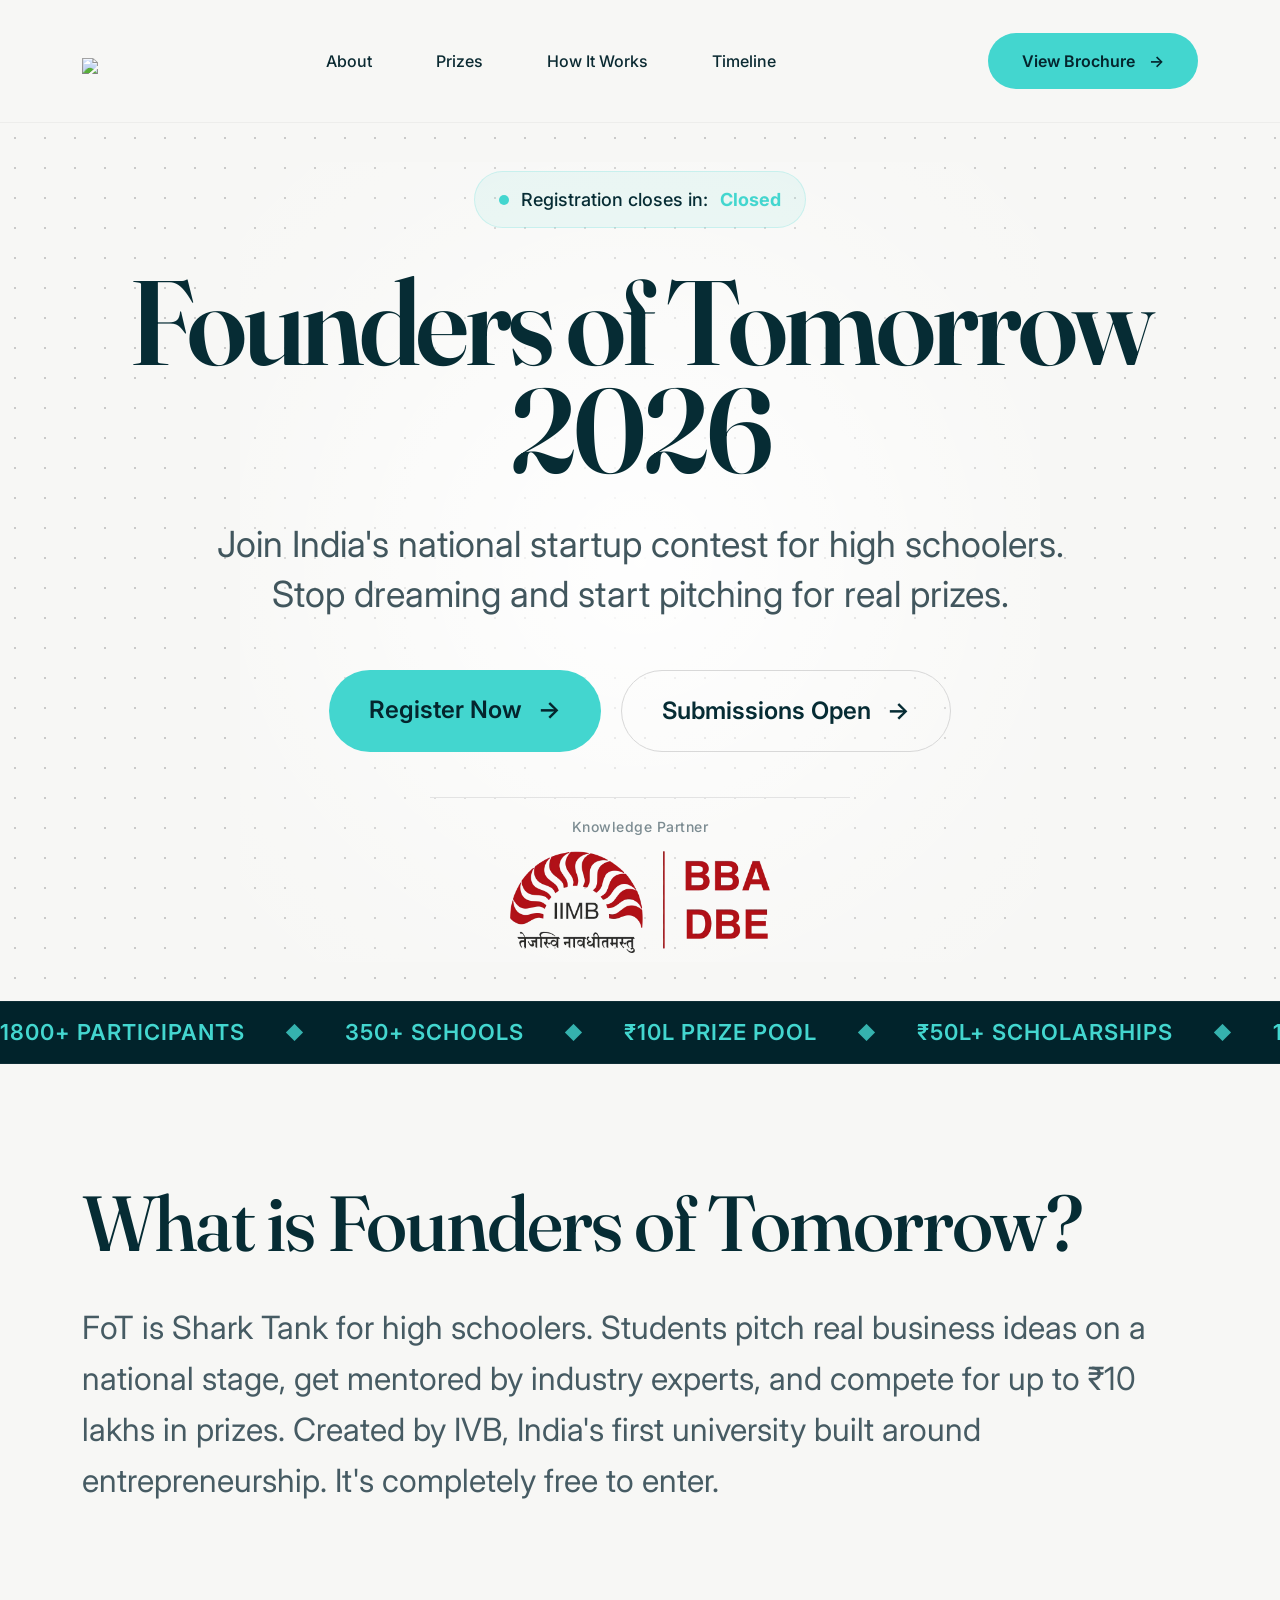
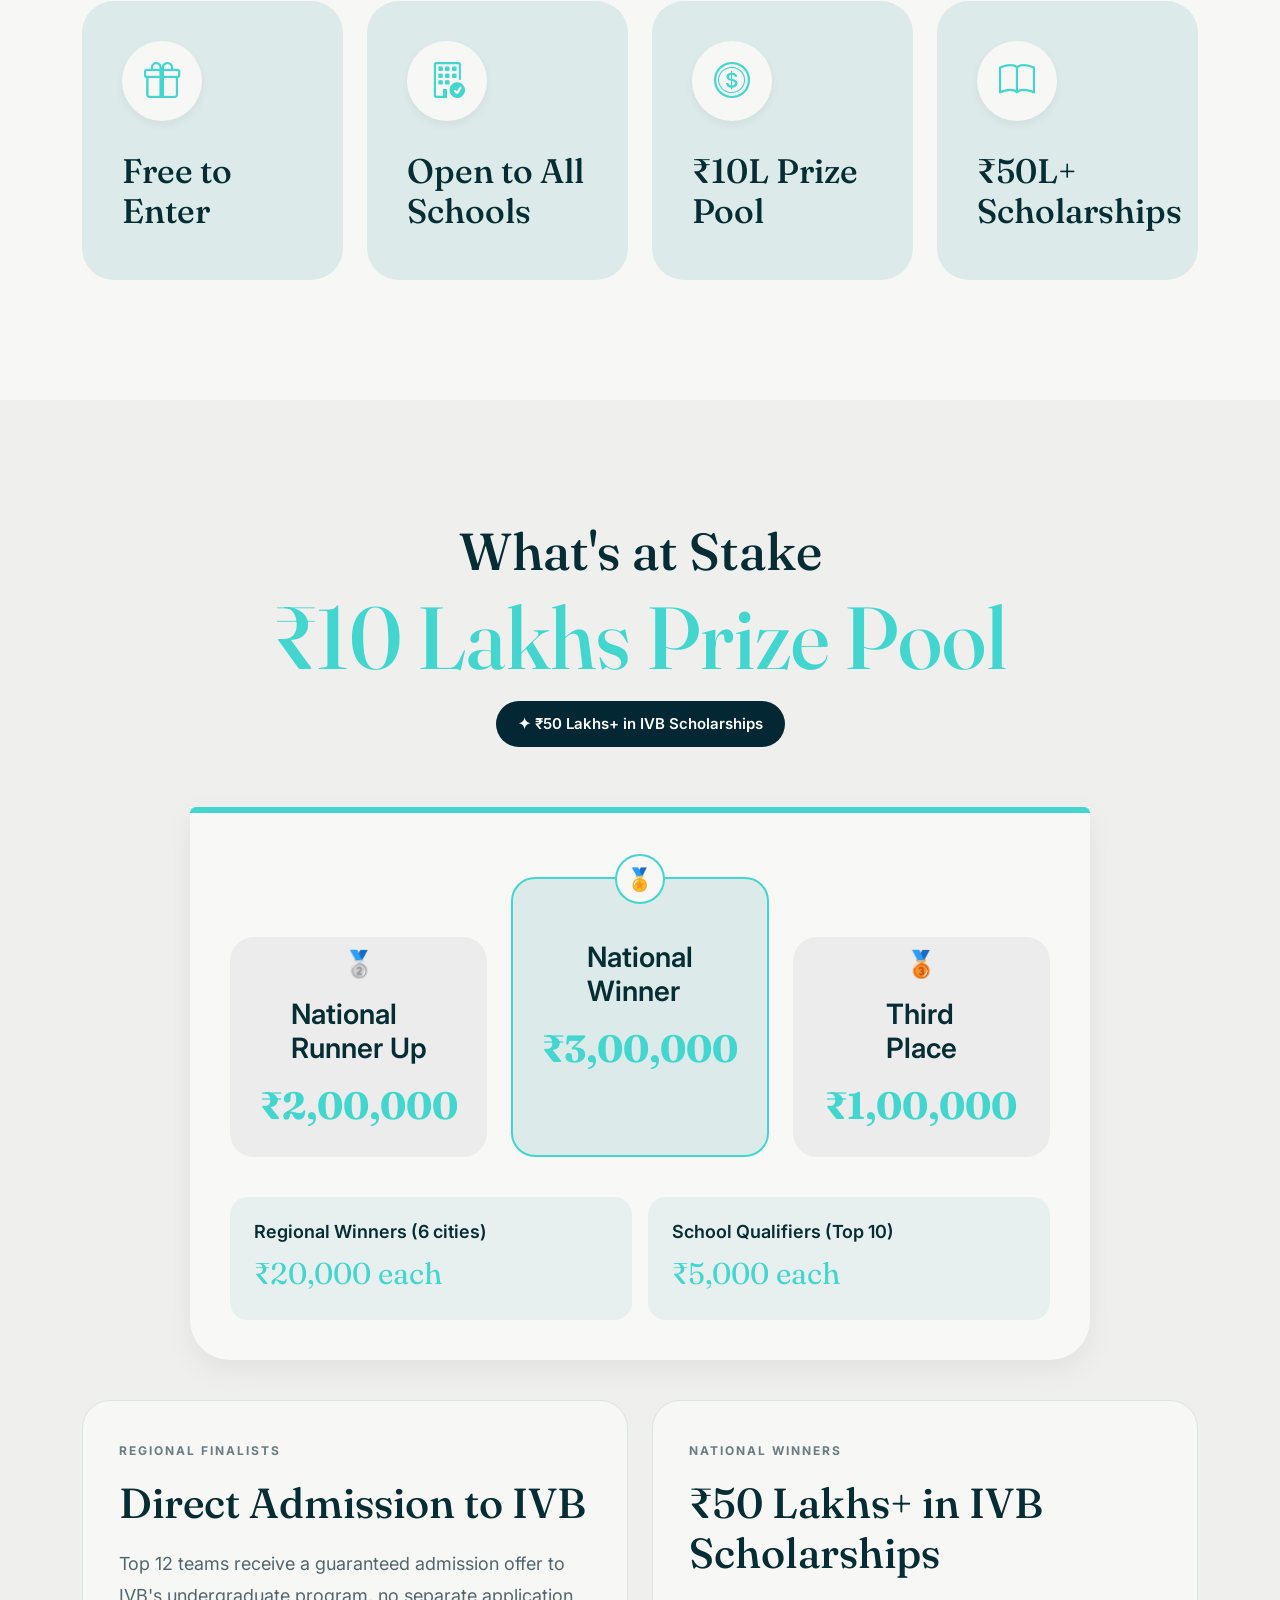
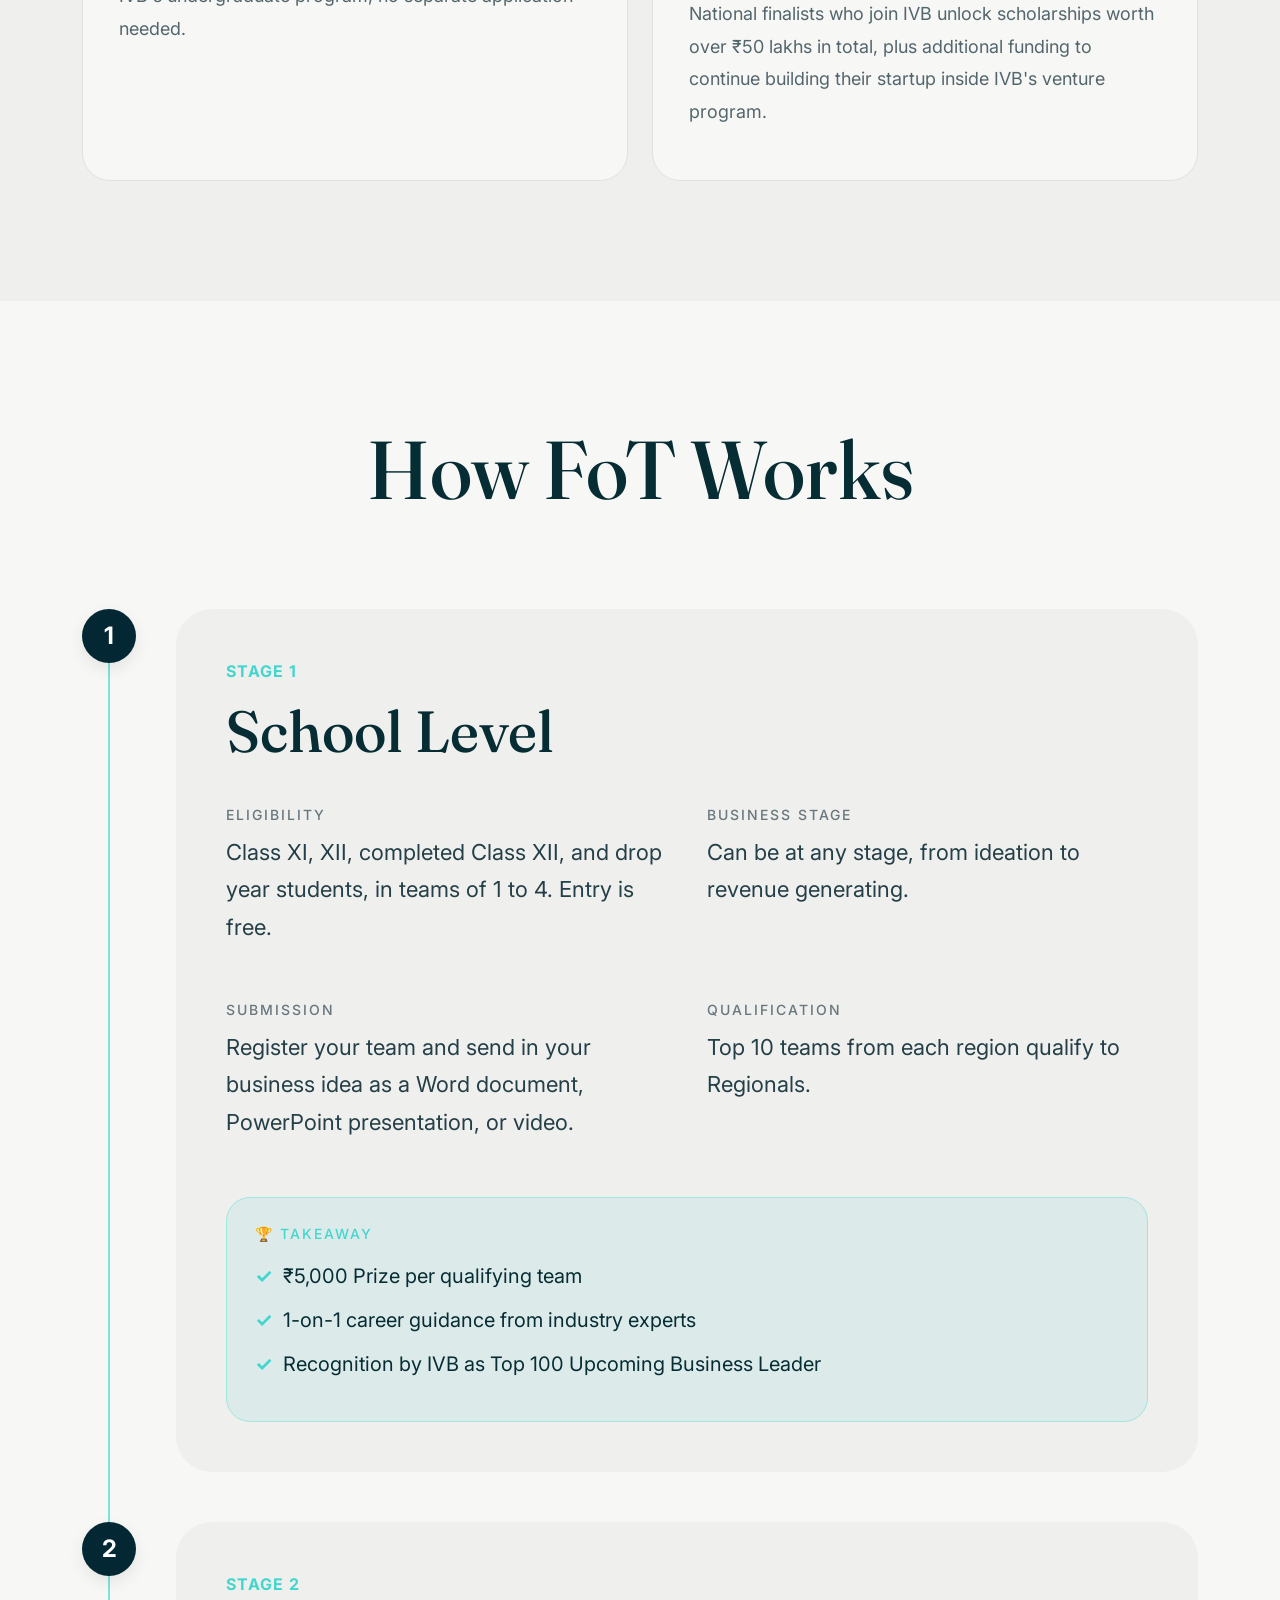
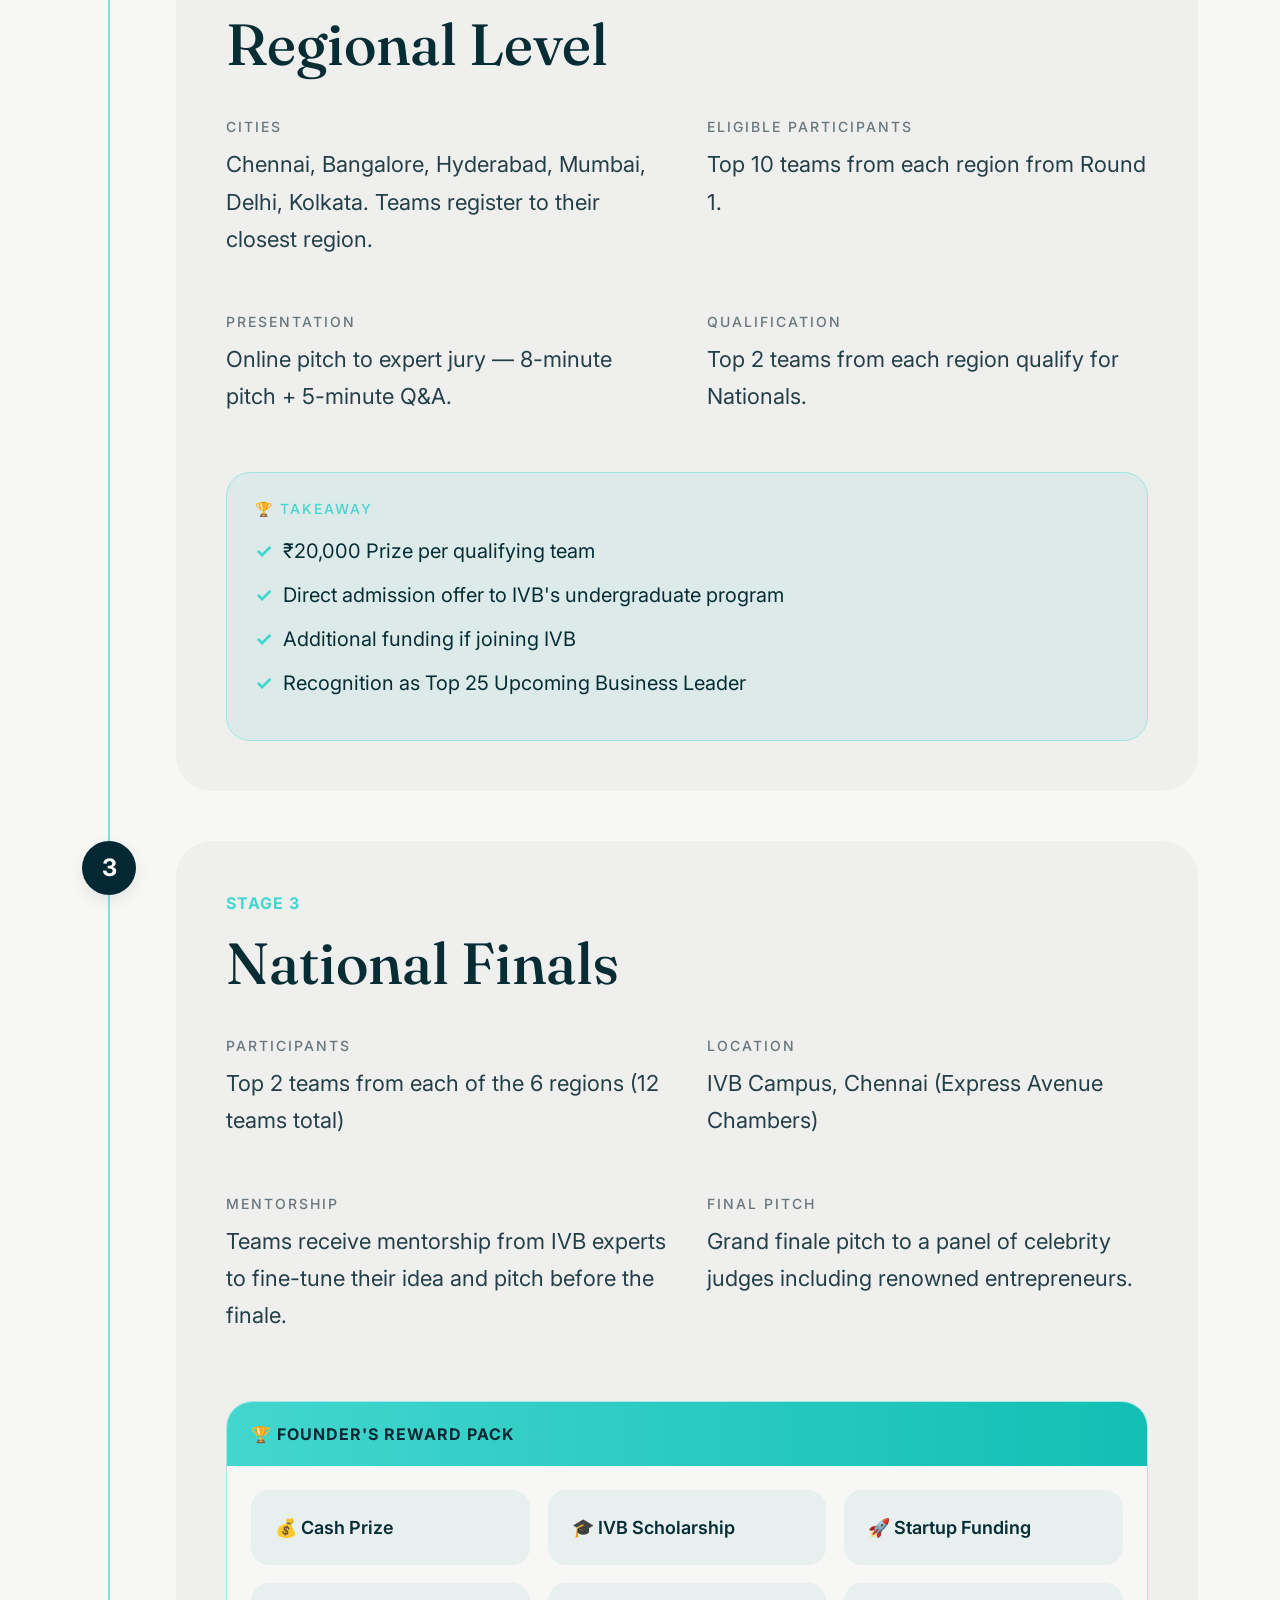
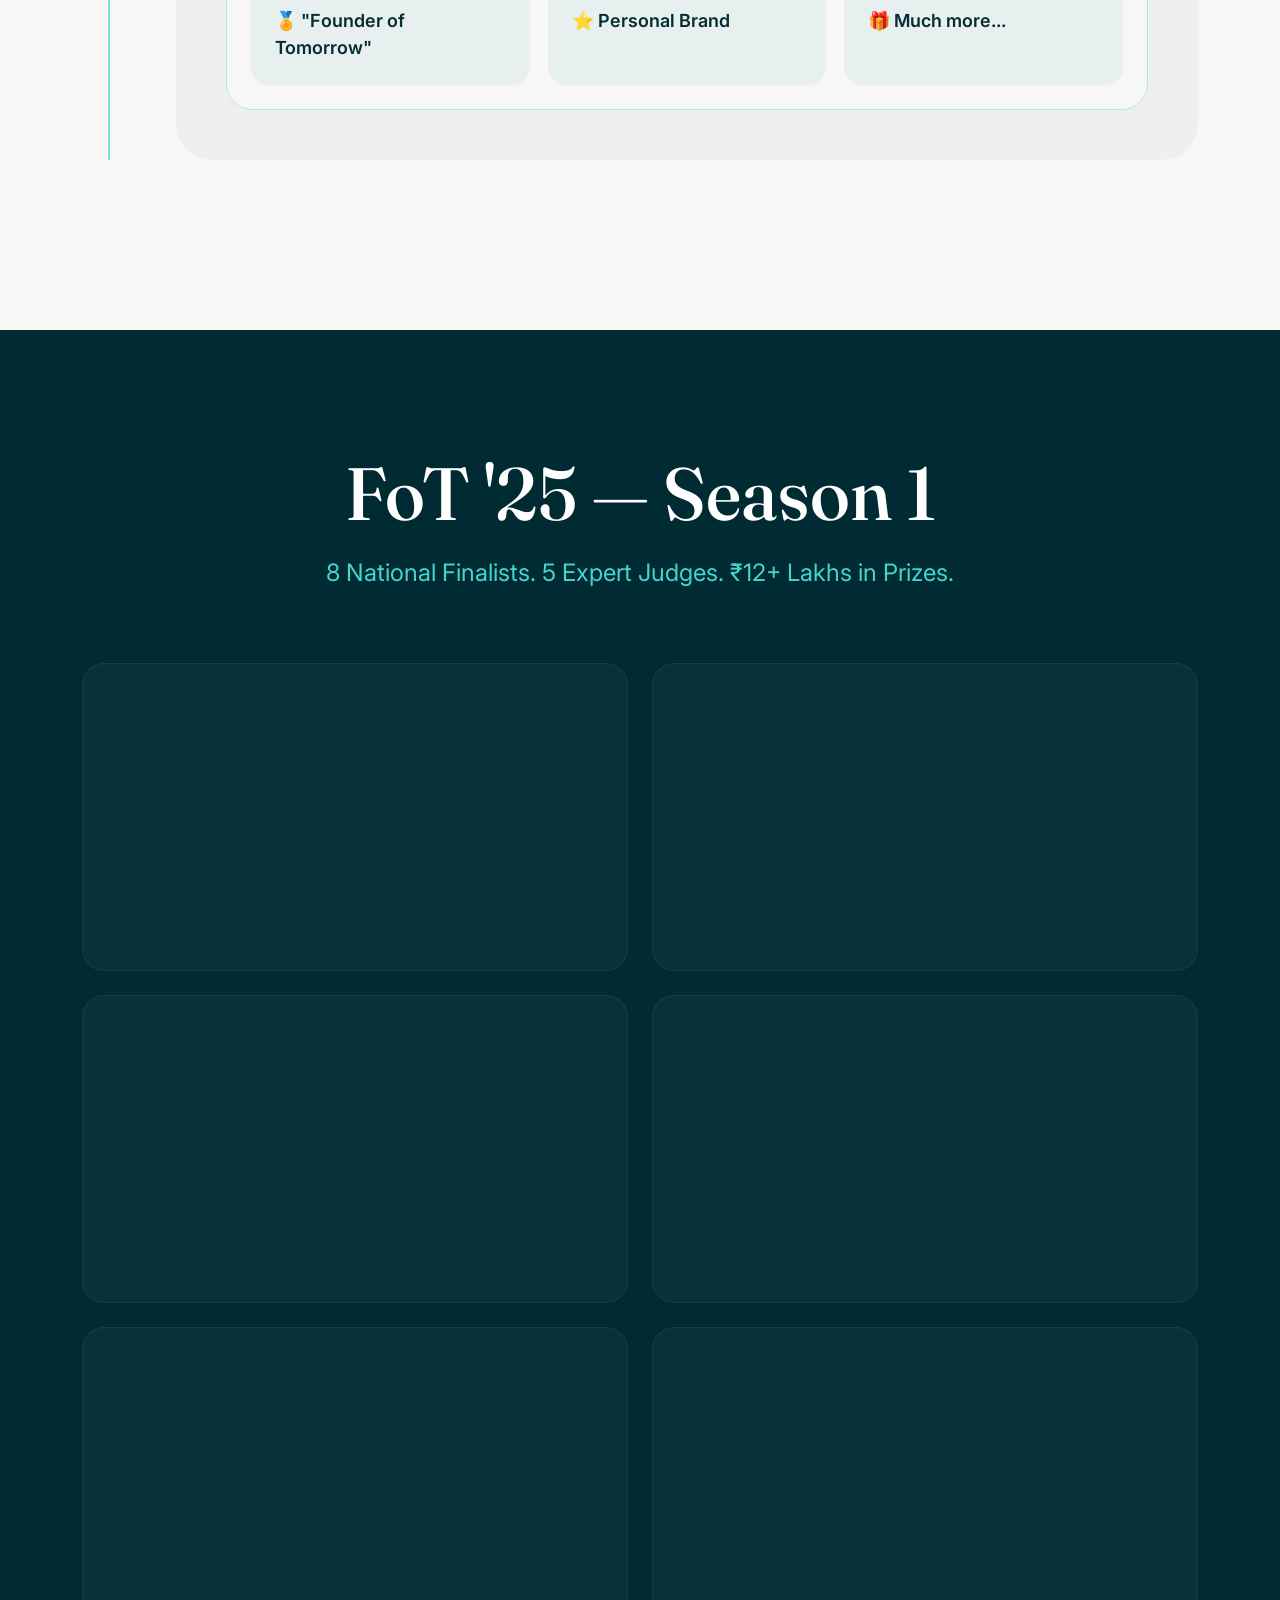
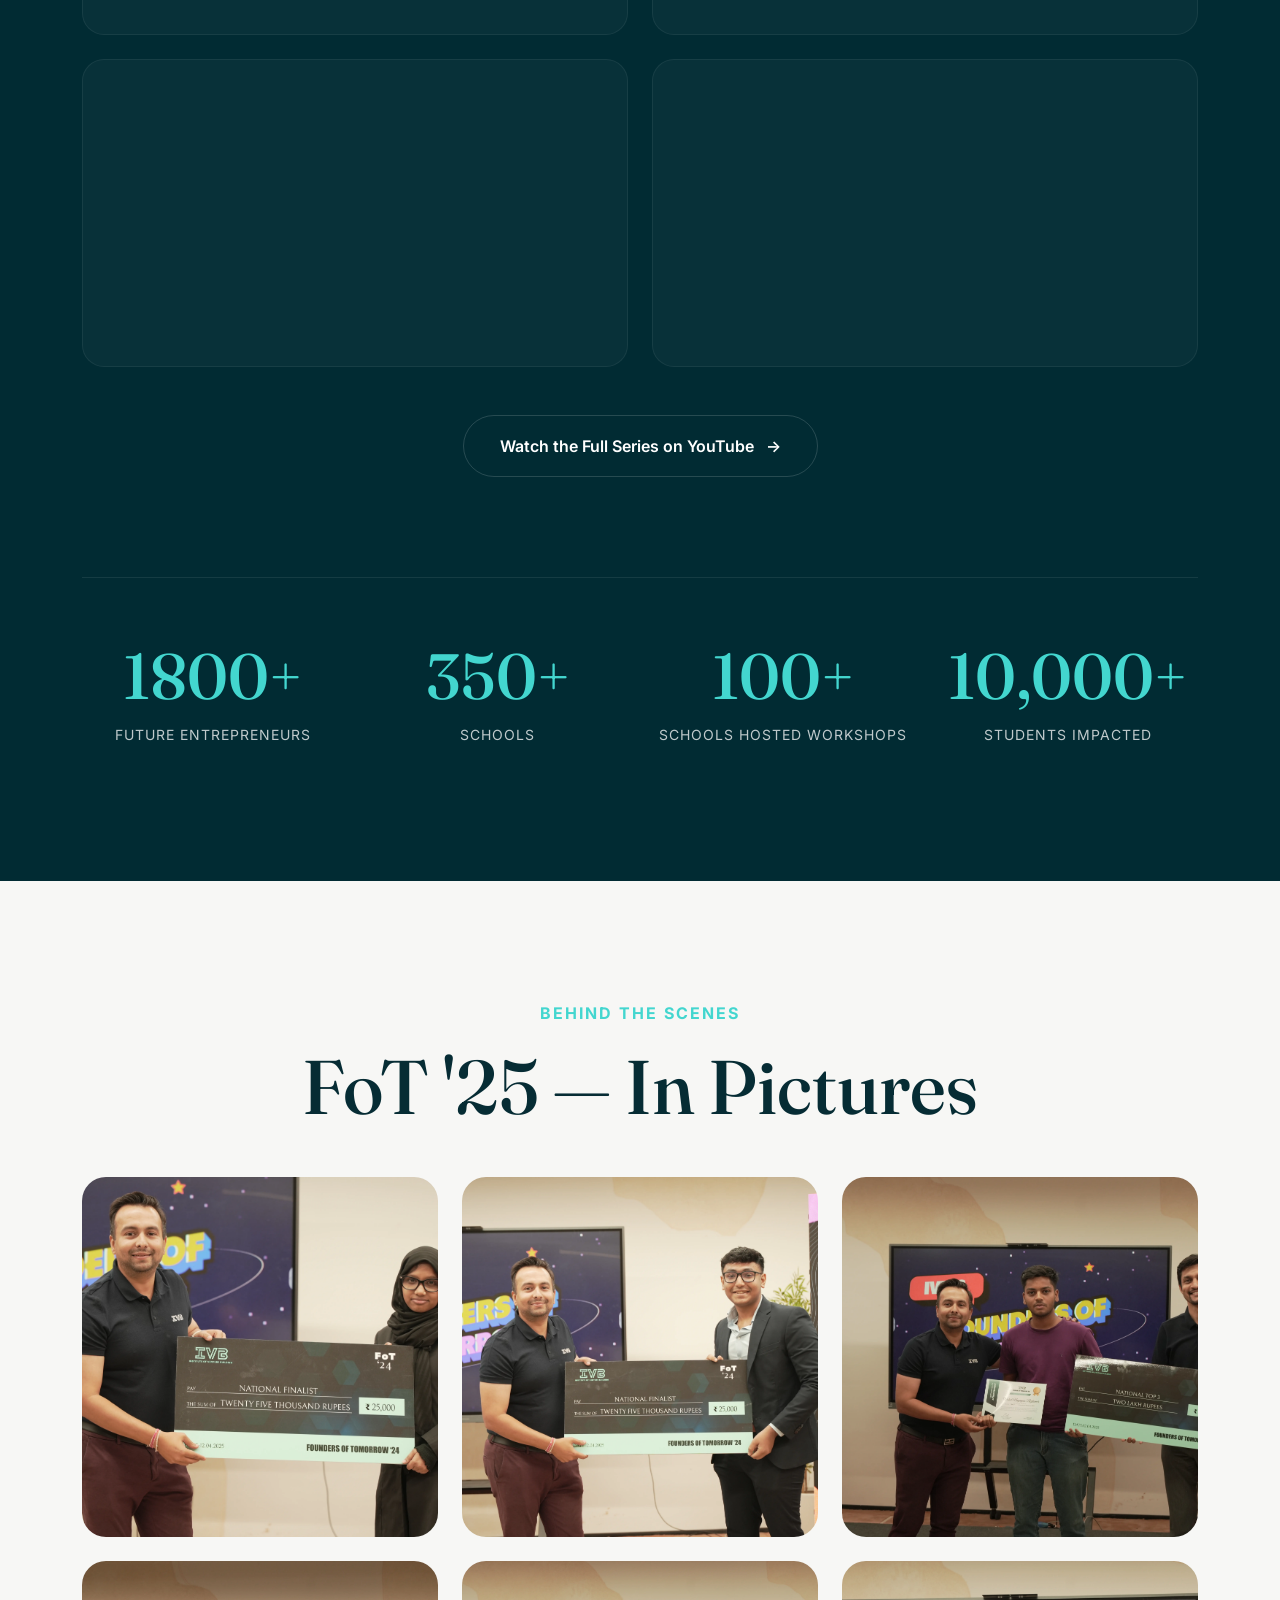
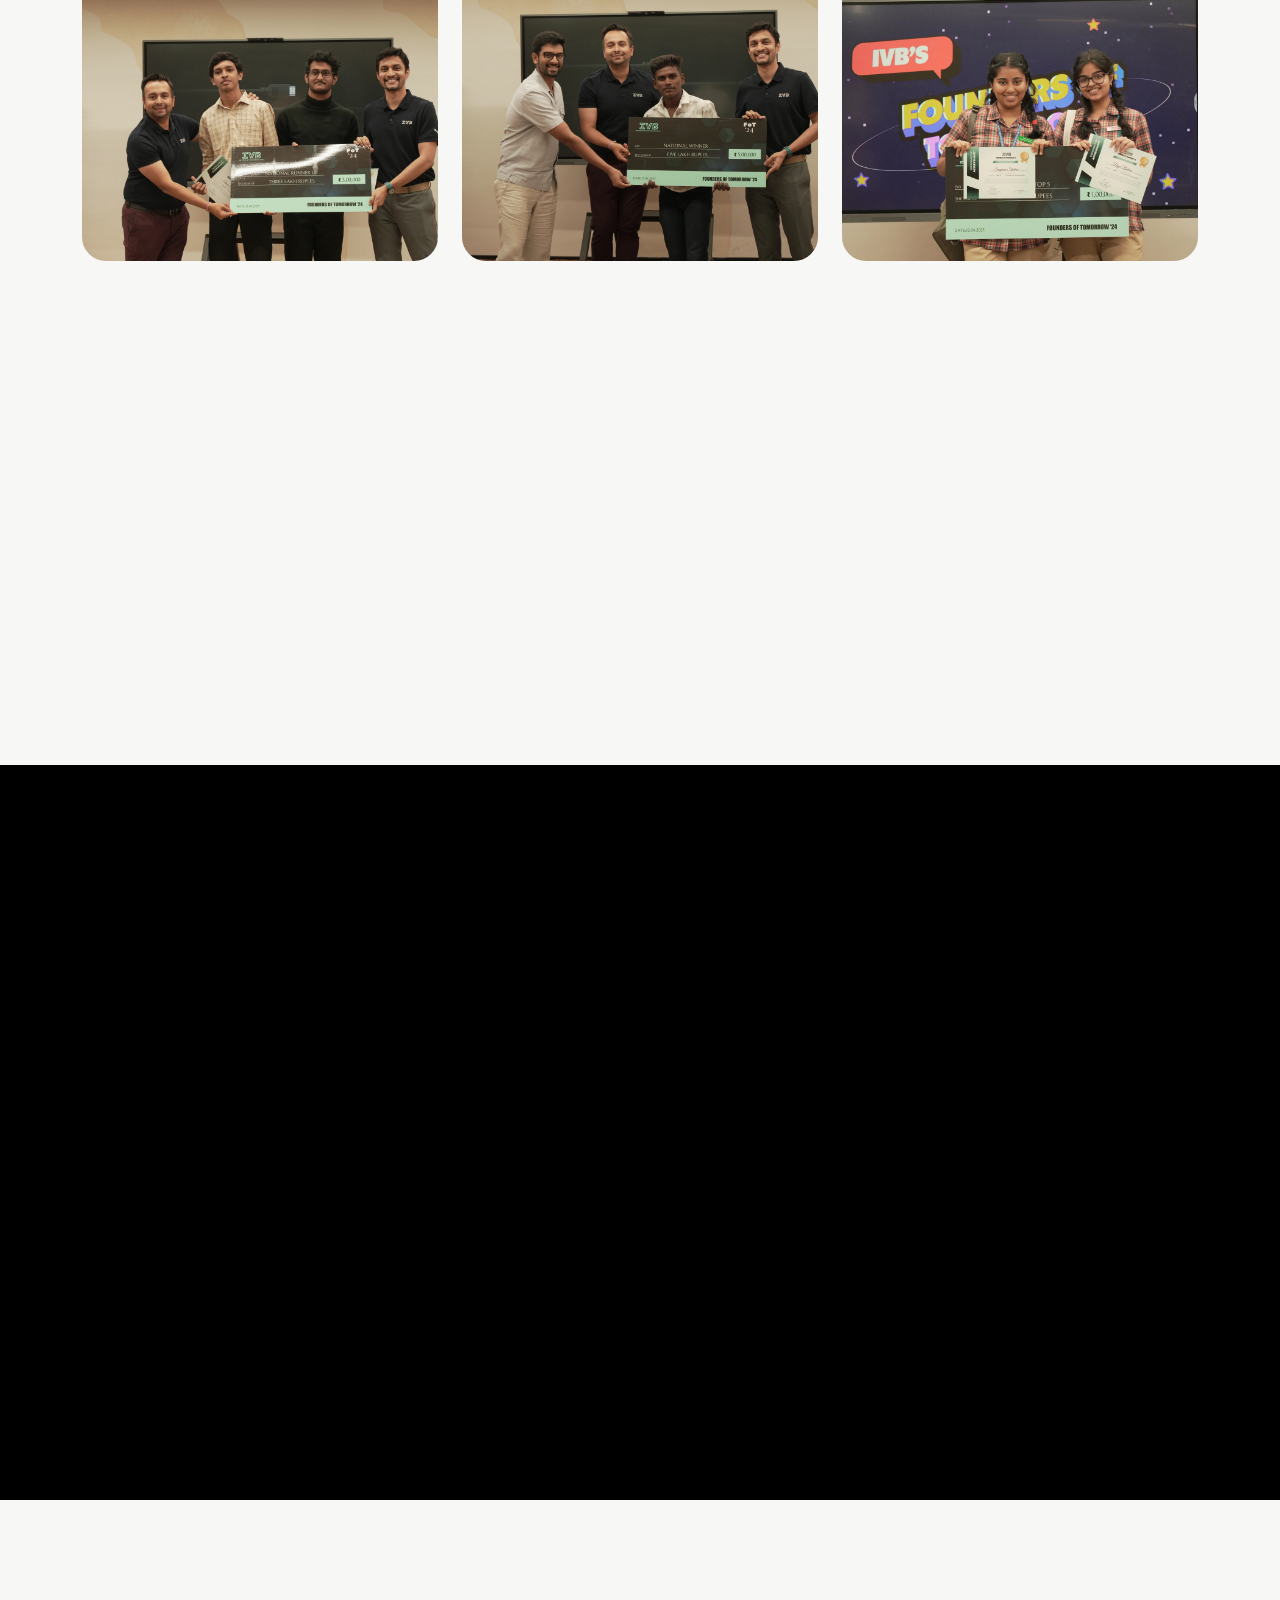
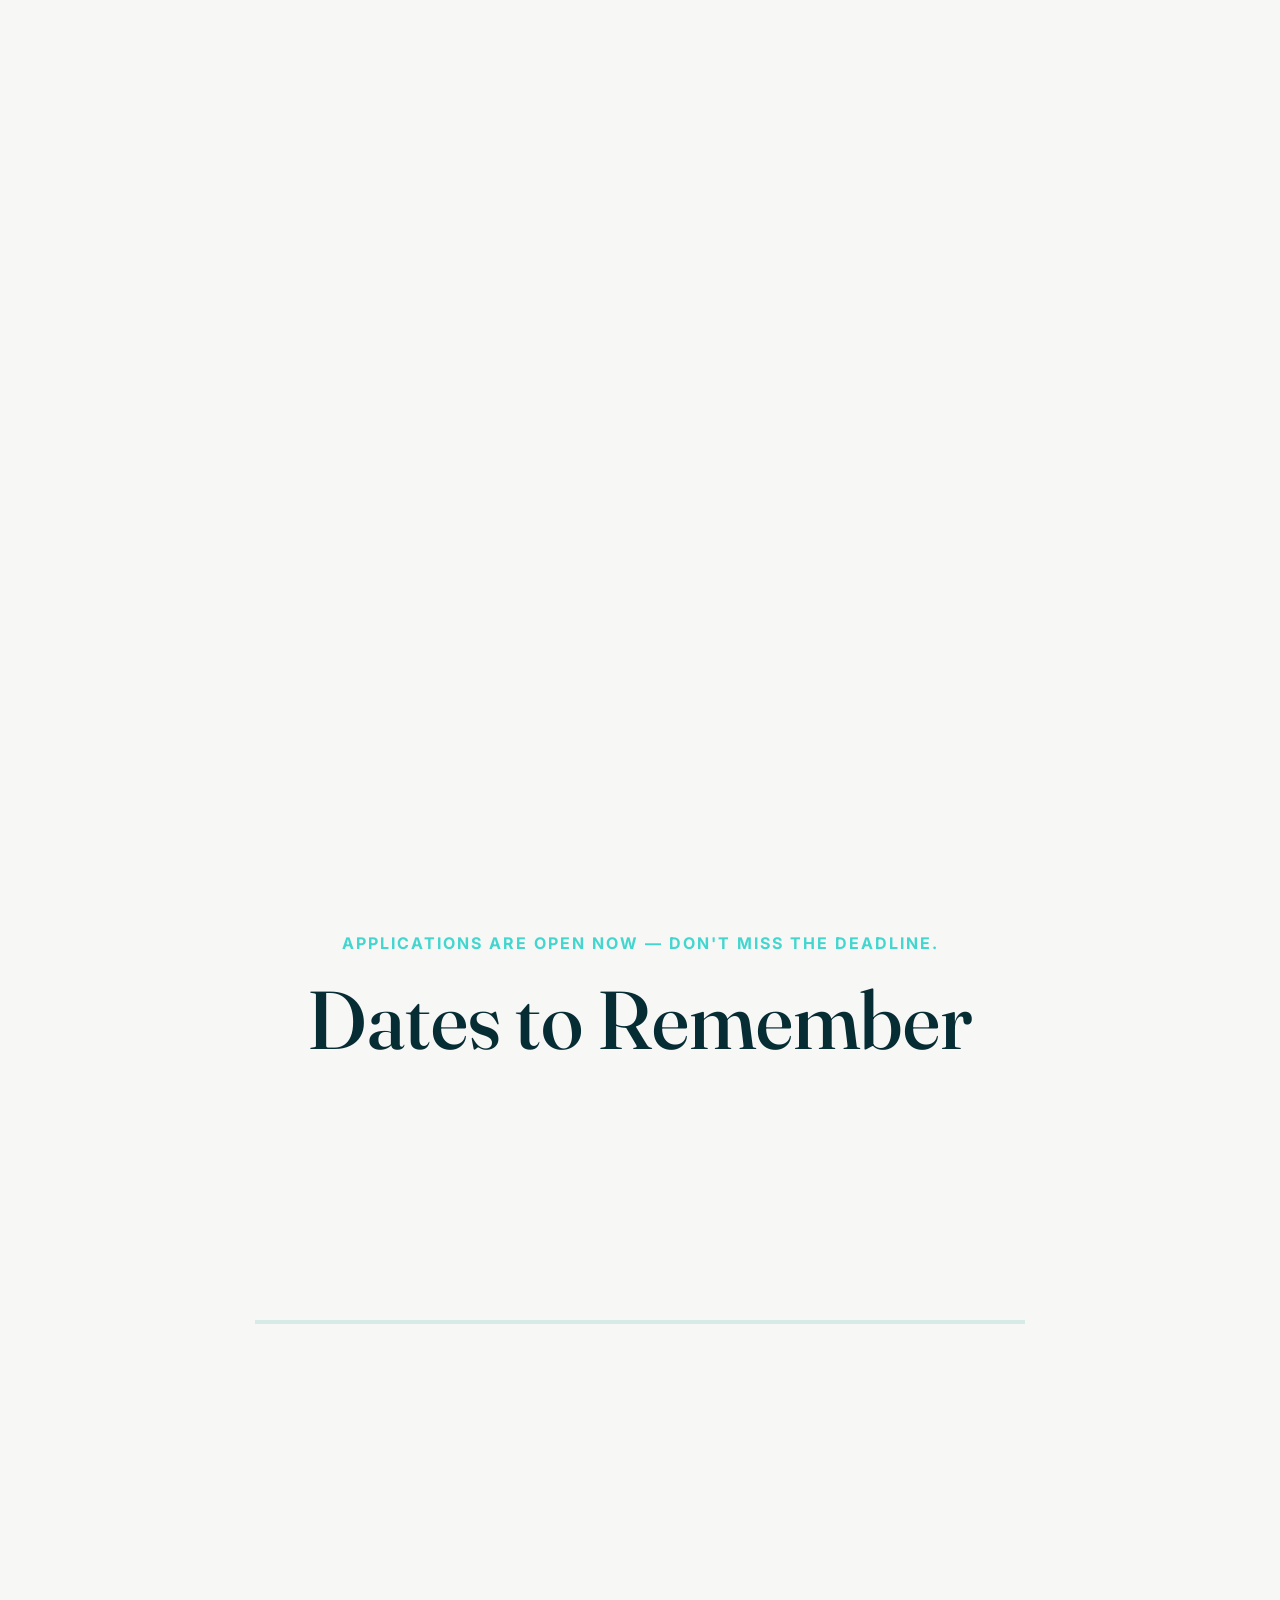
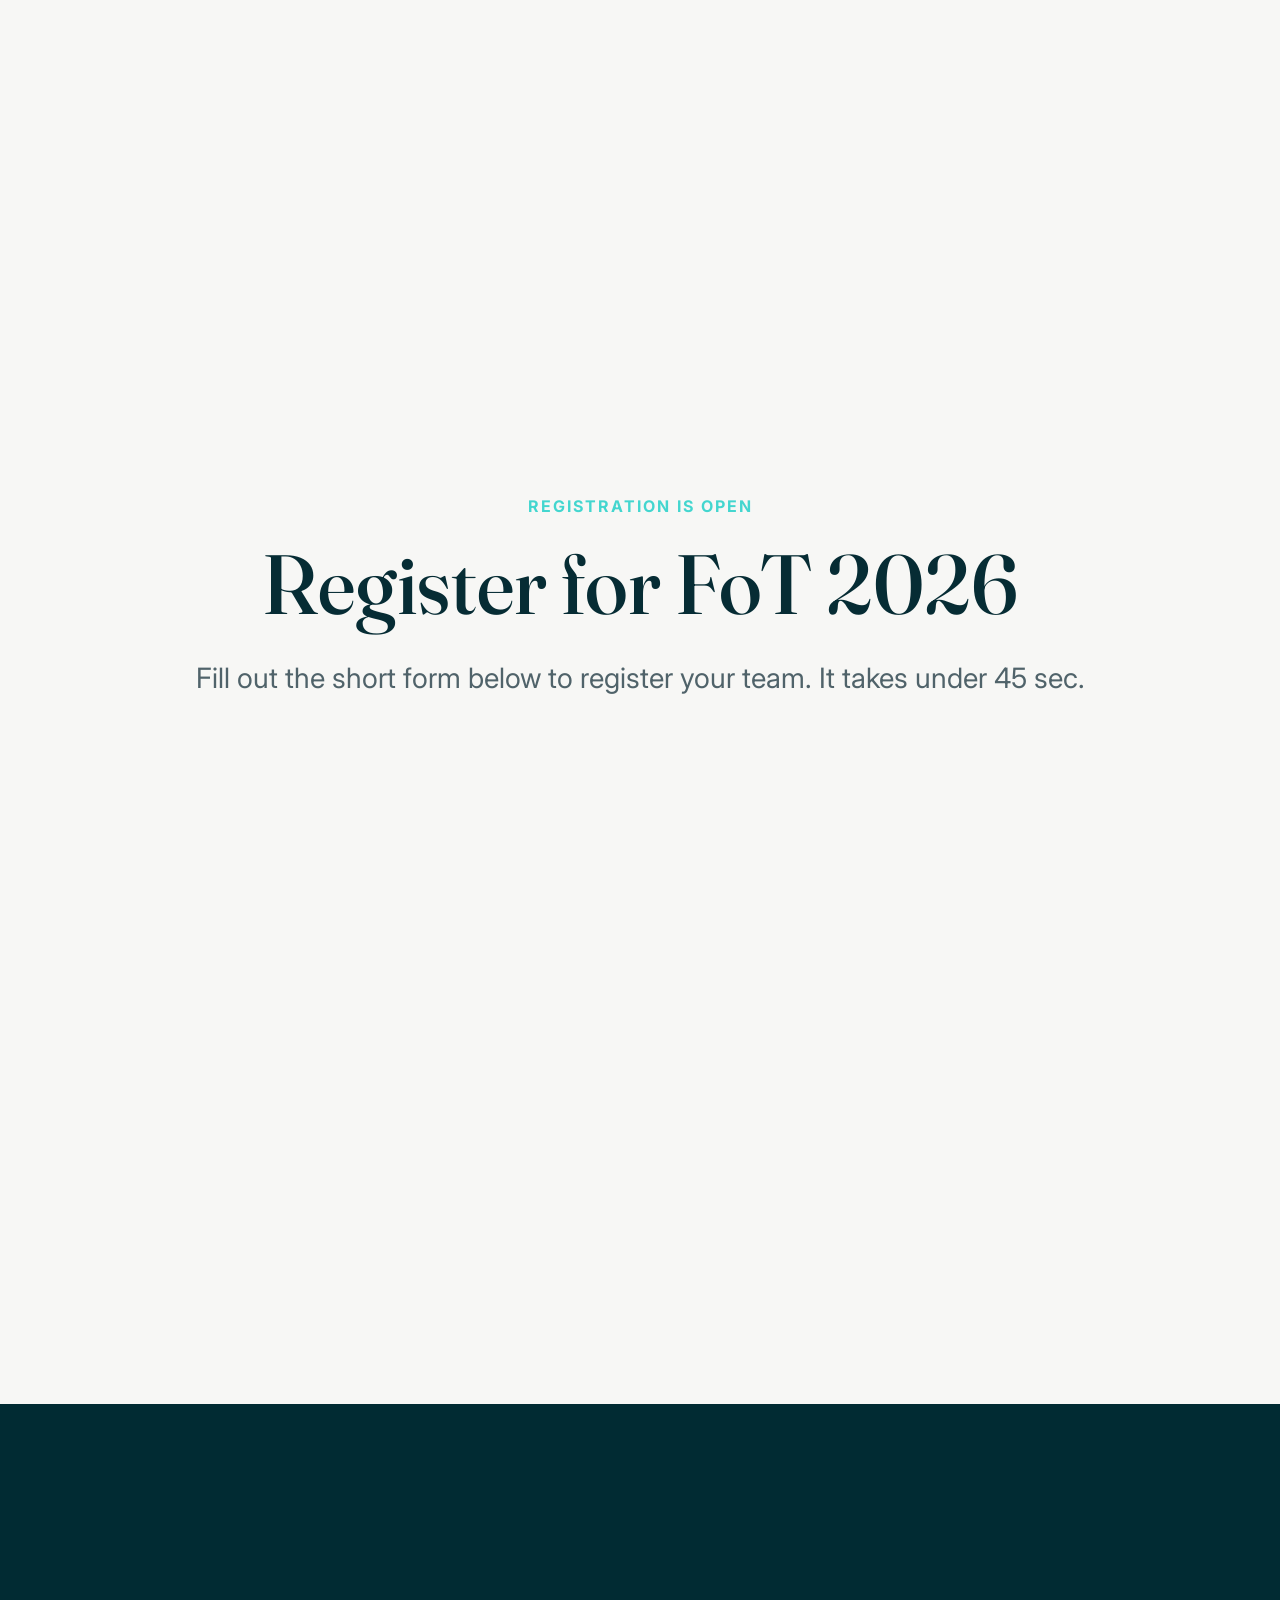
==== index.html @ 8e2ef4a6 "favicon added" ====
<!DOCTYPE html>
<html lang="en">

<head>
  <link  rel="icon"  type="image/png"  href="assets/favicon.png">
  
  <meta charset="UTF-8" />
  <meta name="viewport" content="width=device-width, initial-scale=1.0" />

  <title>Founders of Tomorrow</title>

  <!-- Bootstrap -->
  <link href="https://cdn.jsdelivr.net/npm/bootstrap@5.3.3/dist/css/bootstrap.min.css" rel="stylesheet" />
  <link rel="preconnect" href="https://fonts.googleapis.com">
  <link rel="preconnect" href="https://fonts.gstatic.com" crossorigin>
  <link
    href="https://fonts.googleapis.com/css2?family=Fraunces:ital,opsz,wght@0,9..144,100..900;1,9..144,100..900&family=Manjari:wght@100;400;700&display=swap"
    rel="stylesheet">

  <!-- Google Fonts -->
  <link rel="preconnect" href="https://fonts.googleapis.com">
  <link rel="preconnect" href="https://fonts.gstatic.com" crossorigin>

  <!-- Heading Font -->
  <link href="https://fonts.googleapis.com/css2?family=Cormorant+Garamond:wght@500;600;700&display=swap"
    rel="stylesheet">

  <!-- Body Font -->
  <link href="https://fonts.googleapis.com/css2?family=Inter:wght@400;500;600&display=swap" rel="stylesheet">

  <!-- Custom CSS -->
  <link rel="stylesheet" href="styles.css" />
  <link rel="stylesheet" href="https://cdn.jsdelivr.net/npm/bootstrap-icons@1.11.3/font/bootstrap-icons.min.css">


  <!-- captcha -->
   <script src="https://www.google.com/recaptcha/api.js" async defer></script>
</head>

<body>


  <!-- ================= NAVBAR ================= -->
  <nav class="navbar navbar-expand-lg custom-navbar">
    <div class="container">

      <!-- Logo -->
      <a class="navbar-brand logo" href="https://www.buildwithivb.com/">
        <img
          src="https://cdn.prod.website-files.com/65b2373ba50fde2d9c35ca68/69b12861da1b559100316b11_d887913218e61dee6a96b7fd73ef2e944ffb5829.webp"
          style="width: 120px;" />
      </a>

      <!-- Mobile Toggle -->
      <button class="navbar-toggler" type="button" data-bs-toggle="collapse" data-bs-target="#navbarNav">
        <span class="navbar-toggler-icon"></span>
      </button>

      <!-- Nav Links -->
      <div class="collapse navbar-collapse justify-content-center" id="navbarNav">
        <ul class="navbar-nav gap-lg-5 text-center">
          <li class="nav-item">
            <a class="nav-link" href="#about-section">About</a>
          </li>

          <li class="nav-item">
            <a class="nav-link" href="#prize-section">Prizes</a>
          </li>

          <li class="nav-item">
            <a class="nav-link" href="#timeline-section">How It Works</a>
          </li>

          <li class="nav-item">
            <a class="nav-link" href="#dates-section">Timeline</a>
          </li>
        </ul>
      </div>

      <!-- CTA -->
      <a href="https://drive.google.com/file/d/1KyPoFS93q75AjetB7AmeIrgqvs6AGxpH/view?usp=sharing" class="btn primary-btn nav-btn">
        View Brochure
        <span class="arrow">→</span>
      </a>

    </div>
  </nav>

  <!-- ================= HERO ================= -->
  <section class="hero-section">

    <div class="hero-overlay"></div>

    <div class="container py-5">

      <!-- Badge -->
      <div class="hero-badge">
        <span class="dot"></span>
        Registration closes in:
        <span id="countdown"></span>
      </div>

      <!-- Heading -->
      <h1 class="hero-title">
        Founders of Tomorrow <br> 2026
      </h1>

      <!-- Subtitle -->
      <p class="hero-subtitle">
        Join India's national startup contest for high schoolers.
        Stop dreaming and start pitching for real prizes.
      </p>

      <!-- Buttons -->
      <div class="hero-buttons">

        <a href="#register-section" class="btn primary-btn hero-btn">
          Register Now
          <span class="arrow">→</span>
        </a>

        <a href="https://forms.gle/fk5QQSkY5FDin73c8" class="btn secondary-btn hero-btn">
          Submissions Open
          <span class="arrow">→</span>
        </a>

      </div>
      <div class="knowledge-partner">

        <div class="partner-divider"></div>

        <p class="partner-label">
          Knowledge Partner
        </p>

        <img
          src="assets/BBA-DBE-Logo-for-SM.webp"
          alt="IIM Bangalore"
          class="partner-logo">

      </div>

    </div>
  </section>

  <!-- ================= MARQUEE ================= -->

  <section class="stats-marquee">

    <div class="marquee-track">

      <div class="marquee-content">

        <span>1800+ PARTICIPANTS</span>
        <span class="diamond">◆</span>

        <span>350+ SCHOOLS</span>
        <span class="diamond">◆</span>

        <span>₹10L PRIZE POOL</span>
        <span class="diamond">◆</span>

        <span>₹50L+ SCHOLARSHIPS</span>
        <span class="diamond">◆</span>

        <span>100% FREE</span>
        <span class="diamond">◆</span>

        <!-- duplicate for seamless loop -->

        <span>1800+ PARTICIPANTS</span>
        <span class="diamond">◆</span>

        <span>350+ SCHOOLS</span>
        <span class="diamond">◆</span>

        <span>₹10L PRIZE POOL</span>
        <span class="diamond">◆</span>

        <span>₹50L+ SCHOLARSHIPS</span>
        <span class="diamond">◆</span>

        <span>100% FREE</span>

      </div>

    </div>

  </section>


  <!-- ================= ABOUT SECTION ================= -->

  <section class="about-section" id="about-section">

    <div class="container">

      <!-- Heading -->
      <h2 class="about-title">
        What is Founders of Tomorrow?
      </h2>

      <!-- Paragraph -->
      <p class="about-text">
        FoT is Shark Tank for high schoolers. Students pitch real business
        ideas on a national stage, get mentored by industry experts, and
        compete for up to ₹10 lakhs in prizes. Created by IVB, India's first
        university built around entrepreneurship. It's completely free to enter.
      </p>

      <!-- Feature Cards -->
      <div class="row g-4 mt-4">

        <!-- Card 1 -->
        <div class="col-lg-3 col-md-6">

          <div class="feature-card">

            <div class="feature-icon">
              <i class="bi bi-gift" style="color:#43d6cf"></i>
            </div>

            <h3>
              Free to Enter
            </h3>

          </div>

        </div>

        <!-- Card 2 -->
        <div class="col-lg-3 col-md-6">

          <div class="feature-card">

            <div class="feature-icon">
              <i class="bi bi-building-check" style="color:#43d6cf"></i>
            </div>

            <h3>
              Open to All Schools
            </h3>

          </div>

        </div>

        <!-- Card 3 -->
        <div class="col-lg-3 col-md-6">

          <div class="feature-card">

            <div class="feature-icon">
              <i class="bi bi-coin" style="color:#43d6cf"></i>
            </div>

            <h3>
              ₹10L Prize Pool
            </h3>

          </div>

        </div>

        <!-- Card 4 -->
        <div class="col-lg-3 col-md-6">

          <div class="feature-card">

            <div class="feature-icon">
              <i class="bi bi-book" style="color:#43d6cf"></i>
            </div>

            <h3>
              ₹50L+ Scholarships
            </h3>

          </div>

        </div>

      </div>

    </div>

  </section>
  <!-- ================= PRIZE SECTION ================= -->

  <section class="prize-section" id="prize-section">

    <div class="container">

      <!-- Heading -->
      <div class="text-center">

        <h5 class="prize-small-title">
          What's at Stake
        </h5>

        <h2 class="prize-main-title">
          ₹10 Lakhs Prize Pool
        </h2>

        <div class="scholarship-pill">
          ✦ ₹50 Lakhs+ in IVB Scholarships
        </div>

      </div>

      <!-- Main Prize Card -->
      <div class="main-prize-card">

        <div class="top-accent-line"></div>

        <div class="row align-items-end g-4">

          <!-- 2nd -->
          <div class="col-md-4">

            <div class="placement-card secondary-place">

              <div class="medal">
                🥈
              </div>

              <h4>National <br>Runner Up</h4>

              <p>₹2,00,000</p>

            </div>

          </div>

          <!-- 1st -->
          <div class="col-md-4">

            <div class="placement-card first-place">

              <div class="winner-badge">
                🏅
              </div>

              <h4>National <br> Winner</h4>

              <p>₹3,00,000</p>

            </div>

          </div>

          <!-- 3rd -->
          <div class="col-md-4">

            <div class="placement-card secondary-place">

              <div class="medal">
                🥉
              </div>

              <h4>Third <br> Place</h4>

              <p>₹1,00,000</p>

            </div>

          </div>

        </div>

        <!-- Bottom Awards -->
        <div class="row g-3 mt-4">

          <div class="col-md-6">

            <div class="mini-award-card">

              <h5>Regional Winners (6 cities)</h5>

              <p>₹20,000 each</p>

            </div>

          </div>

          <div class="col-md-6">

            <div class="mini-award-card">

              <h5>School Qualifiers (Top 10)</h5>

              <p>₹5,000 each</p>

            </div>

          </div>

        </div>

      </div>

      <!-- Bottom Cards -->
      <div class="row g-4 mt-3">

        <!-- Card -->
        <div class="col-lg-6">

          <div class="info-prize-card">

            <span class="info-label">
              REGIONAL FINALISTS
            </span>

            <h3>
              Direct Admission to IVB
            </h3>

            <p>
              Top 12 teams receive a guaranteed admission offer to
              IVB's undergraduate program, no separate application needed.
            </p>

          </div>

        </div>

        <!-- Card -->
        <div class="col-lg-6">

          <div class="info-prize-card">

            <span class="info-label">
              NATIONAL WINNERS
            </span>

            <h3>
              ₹50 Lakhs+ in IVB Scholarships
            </h3>

            <p>
              National finalists who join IVB unlock scholarships worth
              over ₹50 lakhs in total, plus additional funding to continue
              building their startup inside IVB's venture program.
            </p>

          </div>

        </div>

      </div>

    </div>

  </section>
  <!-- ================= HOW IT WORKS ================= -->

  <section class="timeline-section" id="timeline-section">

    <div class="container">

      <!-- Heading -->
      <div class="text-center">
        <h2 class="timeline-main-title">
          How FoT Works
        </h2>
      </div>

      <div class="timeline-wrapper">

        <!-- Vertical Line -->
        <div class="timeline-line"></div>

        <!-- ================= STAGE 1 ================= -->

        <div class="timeline-item reveal">

          <div class="timeline-number">
            1
          </div>

          <div class="timeline-card">

            <span class="stage-label">
              STAGE 1
            </span>

            <h3>
              School Level
            </h3>

            <div class="timeline-grid">

              <div>
                <h5>ELIGIBILITY</h5>
                <p>
                  Class XI, XII, completed Class XII, and drop year students,
                  in teams of 1 to 4. Entry is free.
                </p>
              </div>

              <div>
                <h5>BUSINESS STAGE</h5>
                <p>
                  Can be at any stage, from ideation to revenue generating.
                </p>
              </div>

              <div>
                <h5>SUBMISSION</h5>
                <p>
                  Register your team and send in your business idea as a
                  Word document, PowerPoint presentation, or video.
                </p>
              </div>

              <div>
                <h5>QUALIFICATION</h5>
                <p>
                  Top 10 teams from each region qualify to Regionals.
                </p>
              </div>

            </div>

            <!-- Takeaway -->
            <div class="takeaway-box">

              <h6>🏆 TAKEAWAY</h6>

              <ul>
                <li>₹5,000 Prize per qualifying team</li>
                <li>1-on-1 career guidance from industry experts</li>
                <li>Recognition by IVB as Top 100 Upcoming Business Leader</li>
              </ul>

            </div>

          </div>

        </div>

        <!-- ================= STAGE 2 ================= -->

        <div class="timeline-item reveal">

          <div class="timeline-number">
            2
          </div>

          <div class="timeline-card">

            <span class="stage-label">
              STAGE 2
            </span>

            <h3>
              Regional Level
            </h3>

            <div class="timeline-grid">

              <div>
                <h5>CITIES</h5>
                <p>
                  Chennai, Bangalore, Hyderabad, Mumbai, Delhi, Kolkata.
                  Teams register to their closest region.
                </p>
              </div>

              <div>
                <h5>ELIGIBLE PARTICIPANTS</h5>
                <p>
                  Top 10 teams from each region from Round 1.
                </p>
              </div>

              <div>
                <h5>PRESENTATION</h5>
                <p>
                  Online pitch to expert jury — 8-minute pitch + 5-minute Q&A.
                </p>
              </div>

              <div>
                <h5>QUALIFICATION</h5>
                <p>
                  Top 2 teams from each region qualify for Nationals.
                </p>
              </div>

            </div>

            <!-- Takeaway -->
            <div class="takeaway-box">

              <h6>🏆 TAKEAWAY</h6>

              <ul>
                <li>₹20,000 Prize per qualifying team</li>
                <li>Direct admission offer to IVB's undergraduate program</li>
                <li>Additional funding if joining IVB</li>
                <li>Recognition as Top 25 Upcoming Business Leader</li>
              </ul>

            </div>

          </div>

        </div>

        <!-- ================= STAGE 3 ================= -->

        <div class="timeline-item reveal">

          <div class="timeline-number">
            3
          </div>

          <div class="timeline-card">

            <span class="stage-label">
              STAGE 3
            </span>

            <h3>
              National Finals
            </h3>

            <div class="timeline-grid">

              <div>
                <h5>PARTICIPANTS</h5>
                <p>
                  Top 2 teams from each of the 6 regions (12 teams total)
                </p>
              </div>

              <div>
                <h5>LOCATION</h5>
                <p>
                  IVB Campus, Chennai (Express Avenue Chambers)
                </p>
              </div>

              <div>
                <h5>MENTORSHIP</h5>
                <p>
                  Teams receive mentorship from IVB experts to fine-tune
                  their idea and pitch before the finale.
                </p>
              </div>

              <div>
                <h5>FINAL PITCH</h5>
                <p>
                  Grand finale pitch to a panel of celebrity judges
                  including renowned entrepreneurs.
                </p>
              </div>

            </div>

            <!-- Reward Pack -->
            <div class="reward-pack">

              <div class="reward-header">
                🏆 FOUNDER'S REWARD PACK
              </div>

              <div class="reward-grid">

                <div class="reward-item">
                  💰 Cash Prize
                </div>

                <div class="reward-item">
                  🎓 IVB Scholarship
                </div>

                <div class="reward-item">
                  🚀 Startup Funding
                </div>

                <div class="reward-item">
                  🏅 "Founder of Tomorrow"
                </div>

                <div class="reward-item">
                  ⭐ Personal Brand
                </div>

                <div class="reward-item">
                  🎁 Much more...
                </div>

              </div>

            </div>

          </div>

        </div>

      </div>

    </div>

  </section>
  <!-- ================= VIDEO SECTION ================= -->

  <section class="video-section" id="video-section">

    <div class="container">

      <!-- Heading -->
      <div class="text-center">

        <h2 class="video-main-title">
          FoT '25 — Season 1
        </h2>

        <p class="video-subtitle">
          8 National Finalists. 5 Expert Judges. ₹12+ Lakhs in Prizes.
        </p>

      </div>

      <!-- ================= VIDEO GRID ================= -->

      <div class="row g-4 mt-5">



        <!-- VIDEO 1 -->
        <div class="col-lg-6">

          <div class="video-card reveal">

            <div class="ratio ratio-16x9">

              <iframe src="https://www.youtube.com/embed/CeTqwg9dY2Q" title="Episode 1" frameborder="0"
                allow="accelerometer; autoplay; clipboard-write; encrypted-media; gyroscope; picture-in-picture"
                allowfullscreen>
              </iframe>

            </div>

          </div>

        </div>


        <!-- VIDEO 2 -->
        <div class="col-lg-6">

          <div class="video-card reveal">

            <div class="ratio ratio-16x9">

              <iframe src="https://www.youtube.com/embed/C1axUcEb20U" title="Episode 1" frameborder="0"
                allow="accelerometer; autoplay; clipboard-write; encrypted-media; gyroscope; picture-in-picture"
                allowfullscreen>
              </iframe>

            </div>

          </div>

        </div>


        <!-- VIDEO 3 -->
        <div class="col-lg-6">

          <div class="video-card reveal">

            <div class="ratio ratio-16x9">

              <iframe src="https://www.youtube.com/embed/BpTabWARuio" title="Episode 1" frameborder="0"
                allow="accelerometer; autoplay; clipboard-write; encrypted-media; gyroscope; picture-in-picture"
                allowfullscreen>
              </iframe>

            </div>

          </div>

        </div>

        <!-- VIDEO 4 -->
        <div class="col-lg-6">

          <div class="video-card reveal">

            <div class="ratio ratio-16x9">

              <iframe src="https://www.youtube.com/embed/Qcpes83fXqo" title="Episode 1" frameborder="0"
                allow="accelerometer; autoplay; clipboard-write; encrypted-media; gyroscope; picture-in-picture"
                allowfullscreen>
              </iframe>

            </div>

          </div>

        </div>

        <!-- VIDEO 5 -->
        <div class="col-lg-6">

          <div class="video-card reveal">

            <div class="ratio ratio-16x9">

              <iframe src="https://www.youtube.com/embed/din4ToE-5jI" title="Episode 1" frameborder="0"
                allow="accelerometer; autoplay; clipboard-write; encrypted-media; gyroscope; picture-in-picture"
                allowfullscreen>
              </iframe>

            </div>

          </div>

        </div>

        <!-- VIDEO 6 -->
        <div class="col-lg-6">

          <div class="video-card reveal">

            <div class="ratio ratio-16x9">

              <iframe src="https://www.youtube.com/embed/zIa32Pd0miM" title="Episode 1" frameborder="0"
                allow="accelerometer; autoplay; clipboard-write; encrypted-media; gyroscope; picture-in-picture"
                allowfullscreen>
              </iframe>

            </div>

          </div>

        </div>

        <!-- VIDEO 7 -->
        <div class="col-lg-6">

          <div class="video-card reveal">

            <div class="ratio ratio-16x9">

              <iframe src="https://www.youtube.com/embed/XH1Ag8Cyzts" title="Episode 1" frameborder="0"
                allow="accelerometer; autoplay; clipboard-write; encrypted-media; gyroscope; picture-in-picture"
                allowfullscreen>
              </iframe>

            </div>

          </div>

        </div>

        <!-- VIDEO 8 -->
        <div class="col-lg-6">

          <div class="video-card reveal">

            <div class="ratio ratio-16x9">

              <iframe src="https://www.youtube.com/embed/YqD_WEgABGk" title="Episode 1" frameborder="0"
                allow="accelerometer; autoplay; clipboard-write; encrypted-media; gyroscope; picture-in-picture"
                allowfullscreen>
              </iframe>

            </div>

          </div>

        </div>

      </div>

      <!-- CTA BUTTON -->
      <div class="text-center mt-5">

        <a href="https://www.youtube.com/watch?v=YqD_WEgABGk&list=PLVJl0uORXH9Np1OO4wafGBofT4H8wBhZO" class="video-btn">
          Watch the Full Series on YouTube
          <span>→</span>
        </a>

      </div>

      <!-- ================= STATS ================= -->

      <div class="video-stats">

        <div class="row text-center">

          <div class="col-md-3 col-6">

            <div class="stat-box">
              <h3>1800+</h3>
              <p>FUTURE ENTREPRENEURS</p>
            </div>

          </div>

          <div class="col-md-3 col-6">

            <div class="stat-box">
              <h3>350+</h3>
              <p>SCHOOLS</p>
            </div>

          </div>

          <div class="col-md-3 col-6">

            <div class="stat-box">
              <h3>100+</h3>
              <p>SCHOOLS HOSTED WORKSHOPS</p>
            </div>

          </div>

          <div class="col-md-3 col-6">

            <div class="stat-box">
              <h3>10,000+</h3>
              <p>STUDENTS IMPACTED</p>
            </div>

          </div>

        </div>

      </div>

    </div>

  </section>
  <!-- ================= GALLERY SECTION ================= -->

  <section class="gallery-section" id="gallery-section">

    <div class="container">

      <!-- Heading -->
      <div class="text-center">

        <span class="gallery-tag">
          BEHIND THE SCENES
        </span>

        <h2 class="gallery-title">
          FoT '25 — In Pictures
        </h2>

      </div>

      <!-- ================= GALLERY GRID ================= -->

      <div class="gallery-grid mt-5">

        <!-- IMAGE 1 -->
        <div class="gallery-item reveal">
          <img src="assets/Pic1.webp" alt="Gallery Image">
        </div>

        <!-- IMAGE 2 -->
        <div class="gallery-item reveal">
          <img src="assets/Pic2.webp" alt="Gallery Image">
        </div>

        <!-- IMAGE 3 -->
        <div class="gallery-item reveal">
          <img src="assets/Pic3.webp" alt="Gallery Image">
        </div>

        <!-- IMAGE 4 -->
        <div class="gallery-item reveal">
          <img src="assets/Pic4.webp" alt="Gallery Image">
        </div>

        <!-- IMAGE 5 -->
        <div class="gallery-item reveal">
          <img src="assets/Pic5.webp" alt="Gallery Image">
        </div>

        <!-- IMAGE 6 -->
        <div class="gallery-item reveal">
          <img src="assets/Pic6.webp" alt="Gallery Image">
        </div>

        <!-- IMAGE 7 -->
        <div class="gallery-item reveal">
          <img src="assets/Pic7.webp" alt="Gallery Image">
        </div>

        <!-- IMAGE 8 -->
        <div class="gallery-item reveal">
          <img src="assets/Pic8.webp" alt="Gallery Image">
        </div>
        <!-- IMAGE 9 -->
        <div class="gallery-item reveal">
          <img src="assets/Pic9.webp" alt="Gallery Image">
        </div>

      </div>

    </div>

  </section>
  <!-- ================= TESTIMONIAL SECTION ================= -->

  <section class="testimonial-section" id="testimonial-section">

    <div class="container">

      <div class="row align-items-center g-5">

        <!-- LEFT CONTENT -->
        <div class="col-lg-6">

          <div class="testimonial-content reveal">

            <!-- Quote Icon -->
            <div class="quote-icon">
              “
            </div>

            <!-- Quote -->
            <h2 class="testimonial-text">
              IVB's program has all the ingredients to groom new generation
              business leaders. For graduates of this program, I am sure
              success will chase them.
            </h2>

            <!-- Author -->
            <div class="testimonial-author">

              <h4>
                Ravichandran Ashwin
              </h4>

              <p>
                Indian Cricketer & IVB Ambassador
              </p>

            </div>

          </div>

        </div>

        <!-- RIGHT IMAGE -->
        <div class="col-lg-6">

          <div class="testimonial-image reveal">

            <img src="assets/Ashwin.webp" alt="Ravichandran Ashwin">

          </div>

        </div>

      </div>

    </div>

  </section>
  <!-- ================= ELIGIBILITY SECTION ================= -->

  <section class="eligibility-section" id="eligibility-section">

    <div class="container">

      <div class="row align-items-center g-5">

        <!-- LEFT -->
        <div class="col-lg-5">

          <div class="eligibility-content reveal">

            <h2 class="eligibility-title">
              Who Can Apply?
            </h2>

            <p class="eligibility-text">
              FoT is open to ambitious high schoolers across India.
              No prior experience needed.
            </p>

            <!-- Highlight Pill -->
            <div class="eligibility-pill">
              ✓ You don't need a registered company or prior experience.
            </div>

          </div>

        </div>

        <!-- RIGHT -->
        <div class="col-lg-7">

          <div class="eligibility-cards">

            <!-- CARD 1 -->
            <div class="eligibility-card reveal">

              <div class="eligibility-icon">
                <i class="bi bi-journal" style="color:#43d6cf"></i>
              </div>

              <h4>
                Class XI, XII, Completed Class XII, or Drop Year Students
              </h4>

            </div>

            <!-- CARD 2 -->
            <div class="eligibility-card reveal">

              <div class="eligibility-icon">
                <i class="bi bi-pencil"></i>
              </div>

              <h4>
                Any School, Any Stream
              </h4>

            </div>

            <!-- CARD 3 -->
            <div class="eligibility-card reveal">

              <div class="eligibility-icon">
                <i class="bi bi-people" style="color:#43d6cf"></i>
              </div>

              <h4>
                Teams of 1 to 4
              </h4>

            </div>

            <!-- CARD 4 -->
            <div class="eligibility-card reveal">

              <div class="eligibility-icon">
                <i class="bi bi-lightbulb"></i>
              </div>

              <h4>
                Ideas at Any Stage — Ideation to Revenue
              </h4>

            </div>

          </div>

        </div>

      </div>

    </div>

  </section>
  <!-- ================= DATES SECTION ================= -->

  <section class="dates-section" id="dates-section">

    <div class="container">

      <!-- Heading -->
      <div class="text-center">

        <span class="dates-tag">
          APPLICATIONS ARE OPEN NOW — DON'T MISS THE DEADLINE.
        </span>

        <h2 class="dates-title">
          Dates to Remember
        </h2>

      </div>

      <!-- ================= TIMELINE ================= -->

      <div class="dates-wrapper">

        <!-- Connecting Line -->
        <div class="dates-line"></div>

        <div class="row g-4 justify-content-center">

          <!-- CARD 1 -->
          <div class="col-lg-4 col-md-6">

            <div class="date-card reveal">

              <div class="date-icon">
                <i class="bi bi-calendar-check" style="color:#43d6cf"></i>
              </div>

              <h3>
                Application<br>Deadline
              </h3>

              <p>
                24th May, 2026
              </p>

            </div>

          </div>

          <!-- CARD 2 -->
          <div class="col-lg-4 col-md-6">

            <div class="date-card reveal">

              <div class="date-icon">
                <i class="bi bi-geo-alt" style="color:#43d6cf"></i>
              </div>

              <h3>
                Regional<br>Rounds
              </h3>

              <p>
                27th May, 2026
              </p>

            </div>

          </div>

          <!-- CARD 3 -->
          <div class="col-lg-4 col-md-6">

            <div class="date-card reveal">

              <div class="date-icon">
                <i class="bi bi-trophy" style="color:#43d6cf"></i>
              </div>

              <h3>
                National<br>Finals
              </h3>

              <p>
                June 2026
              </p>

            </div>

          </div>

        </div>

      </div>

    </div>

  </section>
  <!-- ================= IVB CTA SECTION ================= -->

  <section class="ivb-cta-section" id="ivb-cta-section">

    <div class="container">

      <div class="ivb-cta-content reveal">

        <!-- Heading -->
        <h2 class="ivb-cta-title">
          Top Performers Get a Direct Path Into IVB
        </h2>

        <!-- Description -->
        <p class="ivb-cta-text">
          Top FoT performers receive a direct admission offer and scholarship
          to IVB's 3-year full-time UG Program in Entrepreneurship & AI —
          where you upskill in Year 1, do 4 internships in Year 2,
          and build a funded startup in Year 3.
          It's the natural next step after FoT.
        </p>

        <!-- Button -->
        <a href="https://www.buildwithivb.com/ug-program" class="ivb-cta-btn">
          Explore the UG Program
          <span>→</span>
        </a>

      </div>

    </div>

  </section>


  <!-- ================= SCHOOL CTA SECTION ================= -->

  <section class="school-cta-section" id="school-cta-section">

    <div class="container">

      <div class="school-cta-card reveal">

        <div class="row align-items-center g-5">

          <!-- LEFT CONTENT -->
          <div class="col-lg-7">

            <div class="school-cta-content">

              <!-- Tag -->
              <span class="school-cta-tag">
                FOR TEACHERS & COORDINATORS
              </span>

              <!-- Title -->
              <h2 class="school-cta-title">
                Bring FoT to Your School
              </h2>

              <!-- Text -->
              <p class="school-cta-text">
                Invite IVB to launch Founders of Tomorrow at your school,
                plus an expert session for students on navigating
                Class 12 & beyond — covering stress management,
                choosing a college and course, and career realities.
              </p>

              <!-- Contact -->
              <div class="school-contact">

                <a href="tel:+917538834691">
                  <i class="bi bi-telephone" style="color:#43d6cf"></i> 75388 34691
                </a>

                <span class="divider-dot">•</span>

                <a href="mailto:ugadmissions@buildwithivb.com">
                  <i class="bi bi-envelope"></i> ugadmissions@buildwithivb.com
                </a>

              </div>

            </div>

          </div>

          <!-- RIGHT BUTTON -->
          <div class="col-lg-5">

            <div class="school-btn-wrapper">

              <a href="mailto:ugadmissions@buildwithivb.com" class="school-cta-btn">
                Get in Touch
                <span>→</span>
              </a>

            </div>

          </div>

        </div>

      </div>

    </div>

  </section>
  <!-- ================= REGISTER SECTION ================= -->

  <section class="register-section" id="register-section">

    <div class="container">

      <!-- Heading -->
      <div class="text-center">

        <span class="register-tag">
          REGISTRATION IS OPEN
        </span>

        <h2 class="register-title">
          Register for FoT 2026
        </h2>

        <p class="register-subtitle">
          Fill out the short form below to register your team.
          It takes under 45 sec.
        </p>

      </div>

      <!-- ================= FORM CARD ================= -->

      <div class="register-card reveal">

          <!-- TYPEFORM EMBED -->
          <div class="typeform-wrapper">

            <form id="registrationForm" class="custom-form">

              <div class="row g-4 p-5">

                <div class="col-md-6">
                  <input type="text" name="leaderName" placeholder="Name" required>
                </div>


                <div class="col-md-6">
                  <input type="email" name="email" placeholder="Email Address" required>
                </div>

                <div class="col-md-12">
                  <input  type="tel"  name="phone"  placeholder="Phone Number"  pattern="[0-9]{10}"  maxlength="10"  required>
                </div>

                <div class="col-md-12">

                  <select
                    name="grade"
                    required
                    class="custom-select">

                    <option value="">
                      Select Grade
                    </option>

                    <option value="Completed Class 12">
                      Completed Class 12
                    </option>

                    <option value="In Class 12">
                      In Class 12
                    </option>

                    <option value="In Class 11">
                      In Class 11
                    </option>

                    <option value="Other (Not Eligible)">
                      Other (Not Eligible)
                    </option>

                  </select>

                </div>
                <div  class="g-recaptcha"  data-sitekey="6LcWr_4sAAAAAK_VbFlolZ1sWjajEjFLjJQZn8-H"></div>

                <div class="col-12">

                  <button type="submit" class="submit-btn">
                    Submit Application
                  </button>

                </div>

              </div>

            </form>

              <div id="successMessage" class="success-message">

                <div class="success-card">

                  <div class="success-icon">
                    ✓
                  </div>

                  <h3>
                    Registration Successful!
                  </h3>

                  <p>
                    Your application has been submitted successfully.
                    We'll reach out to you soon.
                  </p>
                  <a
                    href="https://forms.gle/fk5QQSkY5FDin73c8"
                    target="_blank"
                    class="next-step-btn">

                    Submit The Deck →

                  </a>

                </div>

              </div>

          </div>

        </div>

      </div>

    </section>
  <!-- ================= FOOTER CTA ================= -->

  <footer class="footer-section" id="footer-section">

    <div class="container">

      <!-- ================= TOP CTA ================= -->

      <div class="footer-cta reveal">

        <h2 class="footer-title">
          Applications are open. It's free.
          <br>
          What's stopping you?
        </h2>

        <a href="https://forms.gle/fk5QQSkY5FDin73c8" class="footer-register-btn">
          Register Now
          <span>→</span>
        </a>

      </div>

      <!-- ================= MAIN FOOTER ================= -->

      <div class="footer-main">

        <div class="row align-items-center gy-5">

          <!-- LEFT -->
          <div class="col-lg-4">

            <div class="footer-brand">

              <div class="footer-logo">
                <img
                  src="https://cdn.prod.website-files.com/65b2373ba50fde2d9c35ca68/69b12861da1b559100316b11_d887913218e61dee6a96b7fd73ef2e944ffb5829.webp"
                  style="width: 120px;" />
              </div>

              <p>
                A college built entirely around entrepreneurship
                and venture building.
              </p>

            </div>

          </div>

          <!-- CENTER -->
          <div class="col-lg-5">

            <ul class="footer-links">

              <li><a href="#about-section">About</a></li>
              <li><a href="#prize-section">Prizes</a></li>
              <li><a href="#timeline-section">How It Works</a></li>
              <li><a href="#dates-section">Timeline</a></li>
              <li><a href="https://forms.gle/fk5QQSkY5FDin73c8">Apply</a></li>

            </ul>

          </div>

          <!-- RIGHT -->
          <div class="col-lg-3">

            <div class="footer-socials">

              <a href="https://www.instagram.com/build.with.ivb/">
                <span><i class="bi bi-instagram" style="color:#43d6cf"></i></span>
              </a>

              <a href="https://www.facebook.com/profile.php?id=61558744627052">
                <span><i class="bi bi-facebook" style="color:#43d6cf"></i></span>
              </a>

            </div>

          </div>

        </div>
        

        <!-- Bottom -->
        <div class="footer-bottom">

          <p>
            © 2026 Institute of Venture Building. All rights reserved
          </p>

          <div class="footer-bottom-links">
            <a href="www.buildwithivb.com/terms-and-conditions">Terms & Conditions</a>
            <a href="www.buildwithivb.com/privacy-policy">Privacy Policy</a>
          </div>

        </div>

      </div>

    </div>

  </footer>
  <!-- Bootstrap JS -->
  <script src="https://cdn.jsdelivr.net/npm/bootstrap@5.3.3/dist/js/bootstrap.bundle.min.js"></script>

  <!-- Custom JS -->
  <script src="scripts.js"></script>
</body>

</html>
---- styles.css ----
/* =========================
   GLOBAL
========================= */

* {
  margin: 0;
  padding: 0;
  box-sizing: border-box;
}

i{
  color: #43d6cf;
}

body {
  font-family: 'Inter', sans-serif;
  background: #f7f7f5;
  color: #062c34;
  overflow-x: hidden;
}

/* =========================
   NAVBAR
========================= */

.custom-navbar {
  padding: 20px 0;
  background: #f7f7f5;
  border-bottom: 1px solid rgba(0,0,0,0.04);
}

.logo {
  font-size: 48px;
  font-weight: 700;
  color: #43d6cf;
  letter-spacing: -2px;
  text-decoration: none;
}

.nav-link {
  color: #0b2a32;
  font-weight: 500;
  transition: 0.3s ease;
}

.nav-link:hover {
  color: #43d6cf;
}

/* =========================
   BUTTONS
========================= */

.primary-btn {
  background: #43d6cf;
  color: #04252d;
  border-radius: 60px;
  padding: 16px 34px;
  font-weight: 600;
  border: none;
  transition: 0.3s ease;
}

.primary-btn:hover {
  background: #2cc4bc;
  transform: translateY(-2px);
}

.secondary-btn {
  background: transparent;
  color: #062c34;
  border: 1px solid #d8d8d8;
  border-radius: 60px;
  padding: 16px 34px;
  font-weight: 600;
  transition: 0.3s ease;
}

.secondary-btn:hover {
  background: white;
  transform: translateY(-2px);
}

.arrow {
  margin-left: 10px;
}

.nav-btn {
  white-space: nowrap;
}

/* =========================
   HERO SECTION
========================= */

.hero-section {
  min-height: calc(100vh - 90px);
  display: flex;
  align-items: center;
  justify-content: center;
  position: relative;
  overflow: hidden;

  /* Dotted Grid */
  background-image:
    radial-gradient(circle, rgba(0,0,0,0.18) 1px, transparent 1px);

  background-size: 30px 30px;
}

.hero-overlay {
  position: absolute;
  width: 800px;
  height: 800px;

  background: radial-gradient(
    circle,
    rgba(255,255,255,0.95) 0%,
    rgba(255,255,255,0.2) 70%,
    transparent 100%
  );

  top: 50%;
  left: 50%;
  transform: translate(-50%, -50%);
}

.hero-section .container {
  position: relative;
  z-index: 2;
  text-align: center;
}

.knowledge-partner {

  margin-top: 45px;

  display: flex;

  flex-direction: column;

  align-items: center;

  justify-content: center;
}

.partner-divider {

  width: 100%;

  max-width: 420px;

  height: 1px;

  background: #e3e3e3;

  margin-bottom: 18px;
}

.partner-label {

  font-size: 14px;

  color: #7b8b91;

  margin-bottom: 14px;

  font-weight: 500;

  letter-spacing: 0.5px;
}

.partner-logo {

  max-width: 260px;

  width: 100%;

  object-fit: contain;
}

.hero-timer-badge {

  display: inline-flex;

  align-items: center;

  gap: 10px;

  padding: 18px 34px;

  border-radius: 999px;

  background: #edf9f8;

  border: 1px solid #d8efec;

  font-size: 18px;

  font-weight: 500;

  color: #002b36;
}

.timer-dot {

  width: 12px;

  height: 12px;

  border-radius: 50%;

  background: #43d6cf;

  animation: pulse 1.5s infinite;
}

#countdown {

  font-weight: 700;

  color: #43d6cf;
}

@keyframes pulse {

  0% {

    transform: scale(1);

    opacity: 1;
  }

  50% {

    transform: scale(1.25);

    opacity: 0.6;
  }

  100% {

    transform: scale(1);

    opacity: 1;
  }
}
/* =========================
   BADGE
========================= */

.hero-badge {
  display: inline-flex;
  align-items: center;
  gap: 12px;

  padding: 14px 24px;
  border-radius: 999px;

  background: rgba(67, 214, 207, 0.08);
  border: 1px solid rgba(67, 214, 207, 0.2);

  font-size: 18px;
  font-weight: 500;

  margin-bottom: 40px;
}

.dot {
  width: 10px;
  height: 10px;
  background: #43d6cf;
  border-radius: 50%;
}

/* =========================
   HERO TITLE
========================= */

.hero-title {
  font-family: "Fraunces", serif;
  font-size: 120px;
  line-height: 0.9;
  font-weight: 600;

  letter-spacing: -4px;

  margin-bottom: 35px;
}

/* =========================
   SUBTITLE
========================= */

.hero-subtitle {
  max-width: 850px;
  margin: 0 auto;

  font-size: 36px;
  line-height: 1.4;
  color: #41565d;

  margin-bottom: 50px;
}

/* =========================
   BUTTONS
========================= */

.hero-buttons {
  display: flex;
  justify-content: center;
  gap: 20px;
}

.hero-btn {
  font-size: 24px;
  padding: 22px 40px;
}

/* =========================
   RESPONSIVE
========================= */

@media (max-width: 1200px) {

  .hero-title {
    font-size: 90px;
  }

  .hero-subtitle {
    font-size: 28px;
  }
}

@media (max-width: 768px) {

  .nav-btn {
    display: none;
  }

  .hero-section {
    padding: 100px 0;
  }

  .hero-title {
    font-size: 64px;
    letter-spacing: -2px;
  }

  .hero-subtitle {
    font-size: 20px;
    padding: 0 10px;
  }

  .hero-buttons {
    flex-direction: column;
    align-items: center;
  }

  .hero-btn {
    width: 100%;
    max-width: 320px;
    font-size: 18px;
  }

  .hero-badge {
    font-size: 14px;
  }

  .logo {
    font-size: 38px;
  }
}/* =========================
   MARQUEE
========================= */

.stats-marquee {
  background: #01232b;
  overflow: hidden;
  white-space: nowrap;
  padding: 14px 0;
  border-top: 1px solid rgba(255,255,255,0.05);
  border-bottom: 1px solid rgba(255,255,255,0.05);
}

.marquee-track {
  display: flex;
  width: max-content;
  animation: marqueeMove 20s linear infinite;
}

.marquee-content {
  display: flex;
  align-items: center;
  gap: 40px;

  color: #43d6cf;
  font-size: 22px;
  font-weight: 600;
  letter-spacing: 1px;
}

.diamond {
  font-size: 18px;
  opacity: 0.8;
}

@keyframes marqueeMove {
  from {
    transform: translateX(0);
  }

  to {
    transform: translateX(-50%);
  }
}

/* =========================
   ABOUT SECTION
========================= */

.about-section {
  padding: 120px 0;
  background: #f7f7f5;
}

.about-title {
  font-family: "Fraunces", serif;
  font-size: 78px;
  line-height: 1;
  margin-bottom: 40px;
  letter-spacing: -2px;
}

.about-text {
  max-width: 1150px;

  font-size: 32px;
  line-height: 1.6;

  color: #465b63;

  margin-bottom: 70px;
}

/* =========================
   FEATURE CARDS
========================= */

.feature-card {
  background: #dcebea;

  border-radius: 32px;

  padding: 40px;

  min-height: 260px;

  transition: 0.3s ease;
}

.feature-card:hover {
  transform: translateY(-6px);
}

.feature-icon {
  width: 80px;
  height: 80px;

  background: #f7f7f5;

  border-radius: 50%;

  display: flex;
  align-items: center;
  justify-content: center;

  font-size: 36px;

  margin-bottom: 30px;

  box-shadow: 0 4px 10px rgba(0,0,0,0.05);
}

.feature-card h3 {
  font-family: "Fraunces", serif;

  font-size: 34px;
  line-height: 1.2;

  max-width: 200px;
}

/* =========================
   RESPONSIVE
========================= */

@media (max-width: 992px) {

  .about-title {
    font-size: 54px;
  }

  .about-text {
    font-size: 24px;
  }

  .feature-card h3 {
    font-size: 32px;
  }
}

@media (max-width: 768px) {

  .stats-marquee {
    padding: 10px 0;
  }

  .marquee-content {
    font-size: 16px;
    gap: 24px;
  }

  .about-section {
    padding: 80px 0;
  }

  .about-title {
    font-size: 42px;
  }

  .about-text {
    font-size: 18px;
    line-height: 1.8;
  }

  .feature-card {
    min-height: auto;
    padding: 30px;
  }

  .feature-card h3 {
    font-size: 28px;
  }

  .feature-icon {
    width: 70px;
    height: 70px;
    font-size: 28px;
  }
}
/* =========================
   PRIZE SECTION
========================= */

.prize-section {
  background: #efefee;
  padding: 120px 0;
}

/* =========================
   TITLES
========================= */

.prize-small-title {
  font-family: "Fraunces", serif;
  font-size: 52px;
  margin-bottom: 10px;
}

.prize-main-title {
  font-family: "Fraunces", serif;

  font-size: 88px;
  line-height: 1;

  color: #43d6cf;

  margin-bottom: 20px;
}

.scholarship-pill {
  display: inline-flex;
  align-items: center;
  justify-content: center;

  background: #032833;
  color: white;

  padding: 12px 22px;
  border-radius: 999px;

  font-size: 15px;
  font-weight: 600;

  margin-bottom: 60px;
}

/* =========================
   MAIN CARD
========================= */

.main-prize-card {
  position: relative;

  background: #f8f8f7;

  border-radius: 0px 0px 40px 40px;

  padding: 70px 40px 40px;

  max-width: 900px;
  margin: 0 auto;

  box-shadow: 0 10px 30px rgba(0,0,0,0.06);
}

.top-accent-line {
  position: absolute;

  top: 0;
  left: 0;

  width: 100%;
  height: 6px;

  background: #43d6cf;

  border-radius: 40px 40px 0 0;
}

/* =========================
   PLACEMENT CARDS
========================= */

.placement-card {
  background: #ececec;

  border-radius: 24px;

  min-height: 220px;

  display: flex;
  flex-direction: column;
  justify-content: center;
  align-items: center;

  position: relative;

  transition: 0.3s ease;
}

.placement-card:hover {
  transform: translateY(-6px);
}

.secondary-place {
  background: #ececec;
}

.first-place {
  background: #dcebea;

  border: 2px solid #43d6cf;

  min-height: 280px;
}

.winner-badge {
  position: absolute;

  top: -25px;

  width: 50px;
  height: 50px;

  background: #f7f7f5;

  border-radius: 50%;

  display: flex;
  align-items: center;
  justify-content: center;

  font-size: 22px;

  border: 2px solid #43d6cf;
}

.medal {
  font-size: 26px;
  margin-bottom: 15px;
}

.placement-card h4 {
  font-size: 28px;
  margin-bottom: 12px;
  font-weight: 600;
}

.placement-card p {
  font-size: 38px;

  color: #43d6cf;

  font-family: "Fraunces", serif;
  font-weight: 700;
}

/* =========================
   MINI AWARDS
========================= */

.mini-award-card {
  background: #e7f0ef;

  border-radius: 18px;

  padding: 24px;
}

.mini-award-card h5 {
  font-size: 18px;
  margin-bottom: 8px;
  font-weight: 600;
}

.mini-award-card p {
  font-size: 30px;

  color: #43d6cf;

  font-family: "Fraunces", serif;
  margin: 0;
}

/* =========================
   INFO CARDS
========================= */

.info-prize-card {
  background: #f7f7f5;

  border: 1px solid #dce3e2;

  border-radius: 28px;

  padding: 36px;

  height: 100%;
}

.info-label {
  display: inline-block;

  font-size: 12px;
  letter-spacing: 2px;

  font-weight: 700;

  color: #6b7b82;

  margin-bottom: 18px;
}

.info-prize-card h3 {
  font-family: "Fraunces", serif;

  font-size: 42px;
  line-height: 1.2;

  margin-bottom: 20px;
}

.info-prize-card p {
  font-size: 18px;
  line-height: 1.8;

  color: #53666d;
}

/* =========================
   RESPONSIVE
========================= */

@media (max-width: 992px) {

  .prize-main-title {
    font-size: 64px;
  }

  .prize-small-title {
    font-size: 38px;
  }

  .placement-card p {
    font-size: 28px;
  }

  .info-prize-card h3 {
    font-size: 32px;
  }
}

@media (max-width: 768px) {

  .prize-section {
    padding: 80px 0;
  }

  .prize-small-title {
    font-size: 28px;
  }

  .prize-main-title {
    font-size: 46px;
  }

  .main-prize-card {
    padding: 50px 20px 20px;
    border-radius: 28px;
  }

  .placement-card,
  .first-place {
    min-height: 180px;
  }

  .placement-card h4 {
    font-size: 22px;
  }

  .placement-card p {
    font-size: 24px;
  }

  .mini-award-card p {
    font-size: 24px;
  }

  .info-prize-card {
    padding: 28px;
  }

  .info-prize-card h3 {
    font-size: 28px;
  }

  .info-prize-card p {
    font-size: 16px;
  }
}

/* =========================
   TIMELINE SECTION
========================= */

.timeline-section {
  padding: 120px 0;
  background: #f7f7f5;
}

.timeline-main-title {
  font-family: "Fraunces", serif;
  font-size: 82px;
  margin-bottom: 90px;
}

/* =========================
   WRAPPER
========================= */

.timeline-wrapper {
  position: relative;
  max-width: 1200px;
  margin: 0 auto;
}

.timeline-line {
  position: absolute;
  left: 26px;
  top: 0;
  width: 2px;
  height: 100%;
  background: #7de2dc;
}

/* =========================
   ITEM
========================= */

.timeline-item {
  position: relative;
  display: flex;
  gap: 40px;
  margin-bottom: 50px;
}

/* =========================
   NUMBER
========================= */

.timeline-number {
  width: 54px;
  height: 54px;

  min-width: 54px;

  border-radius: 50%;

  background: #032833;
  color: white;

  display: flex;
  align-items: center;
  justify-content: center;

  font-size: 24px;
  font-weight: 700;

  position: relative;
  z-index: 2;

  box-shadow: 0 6px 16px rgba(0,0,0,0.08);
}

/* =========================
   CARD
========================= */

.timeline-card {
  background: #efefee;

  border-radius: 36px;

  padding: 50px;

  flex: 1;
}

.stage-label {
  display: inline-block;

  color: #43d6cf;

  font-size: 16px;
  font-weight: 700;

  letter-spacing: 1px;

  margin-bottom: 14px;
}

.timeline-card h3 {
  font-family: "Fraunces", serif;

  font-size: 58px;
  margin-bottom: 40px;
}

/* =========================
   GRID
========================= */

.timeline-grid {
  display: grid;
  grid-template-columns: repeat(2, 1fr);
  gap: 40px;
}

.timeline-grid h5 {
  font-size: 14px;
  letter-spacing: 2px;
  color: #68777d;
  margin-bottom: 10px;
}

.timeline-grid p {
  font-size: 22px;
  line-height: 1.7;
  color: #243f47;
}

/* =========================
   TAKEAWAY
========================= */

.takeaway-box {
  margin-top: 40px;

  background: #dcebea;

  border: 1px solid #9fe6df;

  border-radius: 24px;

  padding: 28px;
}

.takeaway-box h6 {
  color: #43d6cf;

  font-size: 14px;
  letter-spacing: 2px;

  margin-bottom: 18px;
}

.takeaway-box ul {
  list-style: none;
  padding: 0;
  margin: 0;
}

.takeaway-box li {
  font-size: 20px;
  margin-bottom: 14px;
  position: relative;
  padding-left: 28px;
}

.takeaway-box li::before {
  content: "✓";

  position: absolute;
  left: 0;

  color: #43d6cf;
  font-weight: bold;
}

/* =========================
   REWARD PACK
========================= */

.reward-pack {
  margin-top: 50px;

  border-radius: 26px;
  overflow: hidden;

  border: 1px solid #a8e9e3;
}

.reward-header {
  background: linear-gradient(90deg, #43d6cf, #12bfb4);

  padding: 20px 24px;

  color: #032833;

  font-weight: 700;
  letter-spacing: 1px;
}

.reward-grid {
  background: #f7f7f5;

  padding: 24px;

  display: grid;
  grid-template-columns: repeat(3, 1fr);
  gap: 18px;
}

.reward-item {
  background: #e7f0ef;

  border-radius: 18px;

  padding: 24px;

  font-size: 18px;
  font-weight: 600;
}

/* =========================
   SCROLL ANIMATION
========================= */

.reveal {
  opacity: 0;
  transform: translateY(80px);
  transition: all 1s ease;
}

.reveal.active {
  opacity: 1;
  transform: translateY(0);
}

/* =========================
   RESPONSIVE
========================= */

@media (max-width: 992px) {

  .timeline-main-title {
    font-size: 58px;
  }

  .timeline-card h3 {
    font-size: 42px;
  }

  .timeline-grid p {
    font-size: 18px;
  }

  .reward-grid {
    grid-template-columns: repeat(2, 1fr);
  }
}

@media (max-width: 768px) {

  .timeline-section {
    padding: 80px 0;
  }

  .timeline-main-title {
    font-size: 42px;
    margin-bottom: 60px;
  }

  .timeline-line {
    display: none;
  }

  .timeline-item {
    flex-direction: column;
    gap: 20px;
  }

  .timeline-number {
    width: 48px;
    height: 48px;
    font-size: 20px;
  }

  .timeline-card {
    padding: 30px;
    border-radius: 24px;
  }

  .timeline-card h3 {
    font-size: 34px;
  }

  .timeline-grid {
    grid-template-columns: 1fr;
    gap: 28px;
  }

  .timeline-grid p {
    font-size: 16px;
  }

  .takeaway-box li {
    font-size: 16px;
  }

  .reward-grid {
    grid-template-columns: 1fr;
  }
}
/* =========================
   VIDEO SECTION
========================= */

.video-section {
  background: #012b33;
  padding: 120px 0;
}

/* =========================
   TITLES
========================= */

.video-main-title {
  font-family: "Fraunces", serif;

  font-size: 74px;
  color: white;

  margin-bottom: 16px;
}

.video-subtitle {
  color: #43d6cf;

  font-size: 24px;
  margin-bottom: 20px;
}

/* =========================
   VIDEO CARD
========================= */

.video-card {
  border-radius: 22px;
  overflow: hidden;

  background: rgba(255,255,255,0.03);

  border: 1px solid rgba(255,255,255,0.06);

  transition: 0.4s ease;
}

.video-card:hover {
  transform: translateY(-8px);
}

.video-card iframe {
  width: 100%;
  height: 100%;
  border: none;
}

/* =========================
   CTA BUTTON
========================= */

.video-btn {
  display: inline-flex;
  align-items: center;
  gap: 12px;

  padding: 18px 36px;

  border-radius: 999px;

  border: 1px solid rgba(255,255,255,0.15);

  color: white;
  text-decoration: none;

  font-weight: 600;

  transition: 0.3s ease;
}

.video-btn:hover {
  background: rgba(255,255,255,0.08);
  color: white;
}

/* =========================
   STATS
========================= */

.video-stats {
  margin-top: 100px;

  padding-top: 60px;

  border-top: 1px solid rgba(255,255,255,0.08);
}

.stat-box h3 {
  font-family: "Fraunces", serif;

  font-size: 64px;
  color: #43d6cf;

  margin-bottom: 10px;
}

.stat-box p {
  color: rgba(255,255,255,0.75);

  font-size: 14px;
  letter-spacing: 1px;
}

/* =========================
   RESPONSIVE
========================= */

@media (max-width: 992px) {

  .video-main-title {
    font-size: 54px;
  }

  .video-subtitle {
    font-size: 20px;
  }

  .stat-box h3 {
    font-size: 48px;
  }
}

@media (max-width: 768px) {

  .video-section {
    padding: 80px 0;
  }

  .video-main-title {
    font-size: 42px;
  }

  .video-subtitle {
    font-size: 16px;
    line-height: 1.6;
  }

  .video-btn {
    width: 100%;
    justify-content: center;
  }

  .video-stats {
    margin-top: 70px;
  }

  .stat-box {
    margin-bottom: 40px;
  }

  .stat-box h3 {
    font-size: 40px;
  }

  .stat-box p {
    font-size: 12px;
  }
}
/* =========================
   GALLERY SECTION
========================= */

.gallery-section {
  background: #f7f7f5;
  padding: 120px 0;
}

/* =========================
   TITLES
========================= */

.gallery-tag {
  display: inline-block;

  color: #43d6cf;

  font-size: 16px;
  font-weight: 700;

  letter-spacing: 2px;

  margin-bottom: 20px;
}

.gallery-title {
  font-family: "Fraunces", serif;

  font-size: 76px;
  line-height: 1.1;

  margin-bottom: 20px;
}

/* =========================
   GRID
========================= */

.gallery-grid {
  display: grid;

  grid-template-columns: repeat(3, 1fr);

  gap: 24px;
}

/* =========================
   ITEM
========================= */

.gallery-item {
  overflow: hidden;
  border-radius: 24px;

  position: relative;

  cursor: pointer;
}

.gallery-item img {
  width: 100%;
  height: 100%;

  object-fit: cover;

  transition: transform 0.6s ease;
}

/* Hover Zoom */

.gallery-item:hover img {
  transform: scale(1.08);
}

/* =========================
   STAGGERED HEIGHTS
========================= */

.gallery-item:nth-child(1) {
  height: 360px;
}

.gallery-item:nth-child(2) {
  height: 360px;
}

.gallery-item:nth-child(3) {
  height: 360px;
}

.gallery-item:nth-child(4) {
  height: 300px;
}

.gallery-item:nth-child(5) {
  height: 300px;
}

.gallery-item:nth-child(6) {
  height: 300px;
}

.gallery-item:nth-child(7) {
  height: 360px;
}

.gallery-item:nth-child(8) {
  height: 360px;
}

/* =========================
   RESPONSIVE
========================= */

@media (max-width: 992px) {

  .gallery-title {
    font-size: 54px;
  }

  .gallery-grid {
    grid-template-columns: repeat(2, 1fr);
  }
}

@media (max-width: 768px) {

  .gallery-section {
    padding: 80px 0;
  }

  .gallery-title {
    font-size: 42px;
  }

  .gallery-tag {
    font-size: 13px;
  }

  .gallery-grid {
    grid-template-columns: 1fr;
    gap: 18px;
  }

  .gallery-item {
    height: 300px !important;
  }
}
/* =========================
   TESTIMONIAL SECTION
========================= */

.testimonial-section {
  background: #000;
  padding: 140px 0;
  overflow: hidden;
}

/* =========================
   CONTENT
========================= */

.testimonial-content {
  max-width: 720px;
}

/* =========================
   QUOTE ICON
========================= */

.quote-icon {
  font-family: "Fraunces", serif;

  font-size: 120px;
  line-height: 0.5;

  color: #043742;

  margin-bottom: 40px;
}

/* =========================
   TESTIMONIAL TEXT
========================= */

.testimonial-text {
  font-family: "Fraunces", serif;

  font-size: 35px;
  line-height: 1.2;

  color: white;

  margin-bottom: 50px;
}

/* =========================
   AUTHOR
========================= */

.testimonial-author h4 {
  color: white;

  font-size: 36px;
  font-weight: 700;

  margin-bottom: 10px;
}

.testimonial-author p {
  color: #43d6cf;

  font-size: 28px;
  margin: 0;
}

/* =========================
   IMAGE
========================= */

.testimonial-image {
  border-radius: 28px;
  overflow: hidden;

  position: relative;
}

.testimonial-image img {
  width: 100%;
  display: block;

  object-fit: cover;

  transition: transform 0.5s ease;
}

.testimonial-image:hover img {
  transform: scale(1.03);
}

/* =========================
   RESPONSIVE
========================= */

@media (max-width: 1200px) {

  .testimonial-text {
    font-size: 58px;
  }
}

@media (max-width: 992px) {

  .testimonial-section {
    padding: 100px 0;
  }

  .testimonial-text {
    font-size: 48px;
  }

  .testimonial-author h4 {
    font-size: 30px;
  }

  .testimonial-author p {
    font-size: 22px;
  }
}

@media (max-width: 768px) {

  .testimonial-section {
    padding: 80px 0;
  }

  .quote-icon {
    font-size: 80px;
    margin-bottom: 20px;
  }

  .testimonial-text {
    font-size: 34px;
    line-height: 1.3;
  }

  .testimonial-author h4 {
    font-size: 24px;
  }

  .testimonial-author p {
    font-size: 18px;
  }

  .testimonial-image {
    margin-top: 20px;
  }
}
/* =========================
   ELIGIBILITY SECTION
========================= */

.eligibility-section {
  background: #f7f7f5;
  padding: 120px 0;
}

/* =========================
   LEFT CONTENT
========================= */

.eligibility-content {
  max-width: 520px;
}

.eligibility-title {
  font-family: "Fraunces", serif;

  font-size: 86px;
  line-height: 1.05;

  margin-bottom: 32px;
}

.eligibility-text {
  font-size: 30px;
  line-height: 1.7;

  color: #50636a;

  margin-bottom: 40px;
}

/* =========================
   PILL
========================= */

.eligibility-pill {
  display: inline-flex;
  align-items: center;

  background: #43d6cf;

  color: #032833;

  padding: 18px 28px;

  border-radius: 999px;

  font-size: 24px;
  font-weight: 600;

  box-shadow: 0 6px 16px rgba(0,0,0,0.06);
}

/* =========================
   RIGHT CARDS
========================= */

.eligibility-cards {
  display: flex;
  flex-direction: column;
  gap: 24px;
}

.eligibility-card {
  background: #dcebea;

  border: 1px solid #bfe9e5;

  border-radius: 28px;

  padding: 32px;

  display: flex;
  align-items: center;
  gap: 24px;

  transition: 0.3s ease;
}

.eligibility-card:hover {
  transform: translateY(-5px);
}

.eligibility-icon {
  width: 72px;
  height: 72px;

  min-width: 72px;

  border-radius: 50%;

  background: #f7f7f5;

  display: flex;
  align-items: center;
  justify-content: center;

  font-size: 30px;

  box-shadow: 0 4px 12px rgba(0,0,0,0.05);
}

.eligibility-card h4 {
  font-size: 34px;
  line-height: 1.4;

  margin: 0;
}

/* =========================
   RESPONSIVE
========================= */

@media (max-width: 1200px) {

  .eligibility-title {
    font-size: 68px;
  }

  .eligibility-card h4 {
    font-size: 28px;
  }

  .eligibility-text {
    font-size: 24px;
  }
}

@media (max-width: 992px) {

  .eligibility-content {
    max-width: 100%;
  }

  .eligibility-title {
    font-size: 56px;
  }

  .eligibility-text {
    font-size: 22px;
  }

  .eligibility-pill {
    font-size: 18px;
  }

  .eligibility-card h4 {
    font-size: 24px;
  }
}

@media (max-width: 768px) {

  .eligibility-section {
    padding: 80px 0;
  }

  .eligibility-title {
    font-size: 42px;
  }

  .eligibility-text {
    font-size: 18px;
    line-height: 1.8;
  }

  .eligibility-pill {
    font-size: 15px;
    line-height: 1.5;

    padding: 16px 20px;
  }

  .eligibility-card {
    padding: 24px;
    gap: 18px;
  }

  .eligibility-icon {
    width: 58px;
    height: 58px;
    min-width: 58px;

    font-size: 24px;
  }

  .eligibility-card h4 {
    font-size: 18px;
  }
}
/* =========================
   DATES SECTION
========================= */

.dates-section {
  background: #f7f7f5;
  padding: 120px 0;
  overflow: hidden;
}

/* =========================
   TITLES
========================= */

.dates-tag {
  display: inline-block;

  color: #43d6cf;

  font-size: 16px;
  font-weight: 700;

  letter-spacing: 2px;

  margin-bottom: 20px;
}

.dates-title {
  font-family: "Fraunces", serif;

  font-size: 82px;
  line-height: 1.1;

  margin-bottom: 90px;
}

/* =========================
   WRAPPER
========================= */

.dates-wrapper {
  position: relative;
  max-width: 1100px;
  margin: 0 auto;
}

/* =========================
   CONNECTING LINE
========================= */

.dates-line {
  position: absolute;

  top: 50%;
  left: 15%;
  right: 15%;

  height: 4px;

  background: #d6ebe8;

  transform: translateY(-50%);

  z-index: 1;
}

/* =========================
   CARD
========================= */

.date-card {
  position: relative;
  z-index: 2;

  background: #f8f8f7;

  border: 1px solid #d7e5e3;

  border-radius: 30px;

  min-height: 300px;

  display: flex;
  flex-direction: column;
  align-items: center;
  justify-content: center;

  text-align: center;

  padding: 40px;

  transition: 0.4s ease;

  box-shadow: 0 6px 18px rgba(0,0,0,0.04);
}

.date-card:hover {
  transform: translateY(-8px);
}

/* =========================
   ICON
========================= */

.date-icon {
  width: 82px;
  height: 82px;

  border-radius: 50%;

  background: #dcebea;

  display: flex;
  align-items: center;
  justify-content: center;

  font-size: 34px;

  margin-bottom: 28px;

  box-shadow: 0 4px 12px rgba(0,0,0,0.05);
}

/* =========================
   TEXT
========================= */

.date-card h3 {
  font-family: "Fraunces", serif;

  font-size: 42px;
  line-height: 1.2;

  margin-bottom: 18px;
}

.date-card p {
  font-size: 32px;

  color: #43d6cf;

  font-family: "Fraunces", serif;
  font-weight: 600;

  margin: 0;
}

/* =========================
   RESPONSIVE
========================= */

@media (max-width: 1200px) {

  .dates-title {
    font-size: 64px;
  }

  .date-card h3 {
    font-size: 34px;
  }

  .date-card p {
    font-size: 26px;
  }
}

@media (max-width: 992px) {

  .dates-line {
    display: none;
  }

  .date-card {
    min-height: 260px;
  }
}

@media (max-width: 768px) {

  .dates-section {
    padding: 80px 0;
  }

  .dates-title {
    font-size: 42px;
    margin-bottom: 60px;
  }

  .dates-tag {
    font-size: 13px;
    line-height: 1.6;
  }

  .date-card {
    min-height: auto;
    padding: 36px 24px;
  }

  .date-icon {
    width: 68px;
    height: 68px;

    font-size: 28px;
  }

  .date-card h3 {
    font-size: 28px;
  }

  .date-card p {
    font-size: 22px;
  }
}
/* =========================
   IVB CTA SECTION
========================= */

.ivb-cta-section {
  background: #f7f7f5;
  padding: 120px 0 140px;
}

/* =========================
   CONTENT
========================= */

.ivb-cta-content {
  max-width: 1200px;
  margin: 0 auto;

  text-align: center;
}

/* =========================
   TITLE
========================= */

.ivb-cta-title {
  font-family: "Fraunces", serif;

  font-size: 84px;
  line-height: 1.1;

  margin-bottom: 36px;
}

/* =========================
   TEXT
========================= */

.ivb-cta-text {
  max-width: 1150px;
  margin: 0 auto 60px;

  font-size: 34px;
  line-height: 1.7;

  color: #4d6067;
}

/* =========================
   BUTTON
========================= */

.ivb-cta-btn {
  display: inline-flex;
  align-items: center;
  gap: 14px;

  padding: 22px 42px;

  border: 2px solid #43d6cf;

  border-radius: 999px;

  color: #032833;
  text-decoration: none;

  font-size: 28px;
  font-weight: 600;

  transition: 0.3s ease;
}

.ivb-cta-btn:hover {
  background: #43d6cf;
  color: #032833;

  transform: translateY(-4px);
}

/* =========================
   RESPONSIVE
========================= */

@media (max-width: 1200px) {

  .ivb-cta-title {
    font-size: 68px;
  }

  .ivb-cta-text {
    font-size: 28px;
  }
}

@media (max-width: 992px) {

  .ivb-cta-title {
    font-size: 54px;
  }

  .ivb-cta-text {
    font-size: 22px;
    line-height: 1.8;
  }

  .ivb-cta-btn {
    font-size: 22px;
  }
}

@media (max-width: 768px) {

  .ivb-cta-section {
    padding: 80px 0 100px;
  }

  .ivb-cta-title {
    font-size: 42px;
    line-height: 1.2;
  }

  .ivb-cta-text {
    font-size: 18px;
    margin-bottom: 40px;
  }

  .ivb-cta-btn {
    width: 100%;
    justify-content: center;

    font-size: 18px;

    padding: 18px 24px;
  }
}
/* =========================
   SCHOOL CTA SECTION
========================= */

.school-cta-section {
  background: #f7f7f5;
  padding: 0 0 140px;
}

/* =========================
   CARD
========================= */

.school-cta-card {
  background: #dcebea;

  border-radius: 60px;

  padding: 80px;

  overflow: hidden;
}

/* =========================
   TAG
========================= */

.school-cta-tag {
  display: inline-block;

  font-size: 16px;
  font-weight: 700;

  letter-spacing: 3px;

  color: #4f5f65;

  margin-bottom: 28px;
}

/* =========================
   TITLE
========================= */

.school-cta-title {
  font-family: "Fraunces", serif;

  font-size: 82px;
  line-height: 1.05;

  margin-bottom: 30px;
}

/* =========================
   TEXT
========================= */

.school-cta-text {
  font-size: 32px;
  line-height: 1.7;

  color: #324a52;

  margin-bottom: 40px;

  max-width: 900px;
}

/* =========================
   CONTACT
========================= */

.school-contact {
  display: flex;
  align-items: center;
  flex-wrap: wrap;

  gap: 20px;

  font-size: 28px;
}

.school-contact a {
  color: #032833;
  text-decoration: none;

  transition: 0.3s ease;
}

.school-contact a:hover {
  color: #43d6cf;
}

.divider-dot {
  color: #43d6cf;
  font-size: 22px;
}

/* =========================
   BUTTON
========================= */

.school-btn-wrapper {
  display: flex;
  justify-content: center;
  align-items: center;

  height: 100%;
}

.school-cta-btn {
  display: inline-flex;
  align-items: center;
  gap: 16px;

  background: #032833;
  color: white;

  text-decoration: none;

  padding: 26px 48px;

  border-radius: 999px;

  font-size: 34px;
  font-weight: 600;

  transition: 0.3s ease;
}

.school-cta-btn:hover {
  background: #021c22;

  transform: translateY(-4px);

  color: white;
}

/* =========================
   RESPONSIVE
========================= */

@media (max-width: 1200px) {

  .school-cta-title {
    font-size: 64px;
  }

  .school-cta-text {
    font-size: 24px;
  }

  .school-contact {
    font-size: 22px;
  }

  .school-cta-btn {
    font-size: 28px;
  }
}

@media (max-width: 992px) {

  .school-cta-card {
    padding: 60px;
  }

  .school-btn-wrapper {
    justify-content: flex-start;
  }
}

@media (max-width: 768px) {

  .school-cta-section {
    padding-bottom: 80px;
  }

  .school-cta-card {
    border-radius: 32px;
    padding: 36px 28px;
  }

  .school-cta-tag {
    font-size: 12px;
    letter-spacing: 2px;
  }

  .school-cta-title {
    font-size: 42px;
  }

  .school-cta-text {
    font-size: 18px;
    line-height: 1.8;
  }

  .school-contact {
    flex-direction: column;
    align-items: flex-start;

    gap: 12px;

    font-size: 16px;
  }

  .divider-dot {
    display: none;
  }

  .school-cta-btn {
    width: 100%;
    justify-content: center;

    font-size: 20px;

    padding: 20px 24px;
  }
}
/* =========================
   REGISTER SECTION
========================= */

.register-section {
  background: #f7f7f5;
  padding: 120px 0 160px;
}

/* =========================
   TITLES
========================= */

.register-tag {
  display: inline-block;

  color: #43d6cf;

  font-size: 16px;
  font-weight: 700;

  letter-spacing: 2px;

  margin-bottom: 20px;
}

.register-title {
  font-family: "Fraunces", serif;

  font-size: 84px;
  line-height: 1.1;

  margin-bottom: 24px;
}

.register-subtitle {
  font-size: 28px;
  line-height: 1.7;

  color: #50636a;

  margin-bottom: 70px;
}

/* =========================
   FORM CARD
========================= */

.register-card {
  max-width: 1100px;
  margin: 0 auto;

  background: #f8f8f7;

  border: 1px solid #dce7e5;

  border-radius: 36px;

  overflow: hidden;

  box-shadow: 0 16px 40px rgba(0,0,0,0.08);
}

/* =========================
   TYPEFORM
========================= */

.typeform-wrapper {
  width: 100%;
}

.typeform-wrapper iframe {
  width: 100%;
  height: 100%;

  border: none;
}
.custom-form input,
.custom-form textarea {

  width: 100%;

  padding: 20px 24px;

  border-radius: 18px;

  border: 1px solid #d8e5e3;

  background: white;

  font-size: 18px;

  outline: none;

  transition: 0.3s ease;
}

.custom-form input:focus,
.custom-form textarea:focus {

  border-color: #43d6cf;

  box-shadow: 0 0 0 4px rgba(67,214,207,0.15);
}

.submit-btn {

  background: #032833;
  color: white;

  border: none;

  padding: 20px 36px;

  border-radius: 999px;

  font-size: 18px;
  font-weight: 600;

  transition: 0.3s ease;
}

.submit-btn:hover {

  background: #021c22;

  transform: translateY(-3px);
}

#successMessage {

  margin-top: 30px;

  color: #0f9d58;

  font-size: 18px;
  font-weight: 600;
}
/* =========================
   RESPONSIVE
========================= */

@media (max-width: 1200px) {

  .register-title {
    font-size: 68px;
  }

  .register-subtitle {
    font-size: 24px;
  }
}

@media (max-width: 992px) {

  .typeform-wrapper {
    height: 700px;
  }
}

@media (max-width: 768px) {

  .register-section {
    padding: 80px 0 100px;
  }

  .register-tag {
    font-size: 13px;
  }

  .register-title {
    font-size: 44px;
  }

  .register-subtitle {
    font-size: 18px;
    line-height: 1.8;

    margin-bottom: 50px;
  }

  .register-card {
    border-radius: 24px;
  }

  .typeform-wrapper {
    height: 720px;
  }
}

/* =========================
   FOOTER SECTION
========================= */

.footer-section {
  background: #012b33;
  overflow: hidden;
}

/* =========================
   TOP CTA
========================= */

.footer-cta {
  text-align: center;

  padding: 140px 0 120px;
}

.footer-title {
  font-family: "Fraunces", serif;

  font-size: 96px;
  line-height: 1.15;

  color: white;

  margin-bottom: 50px;
}

/* =========================
   REGISTER BUTTON
========================= */

.footer-register-btn {
  display: inline-flex;
  align-items: center;
  gap: 14px;

  background: white;
  color: #032833;

  text-decoration: none;

  padding: 22px 40px;

  border-radius: 999px;

  font-size: 28px;
  font-weight: 600;

  transition: 0.3s ease;
}

.footer-register-btn:hover {
  transform: translateY(-4px);

  color: #032833;
}

/* =========================
   MAIN FOOTER
========================= */

.footer-main {
  border-top: 1px solid rgba(255,255,255,0.08);

  padding: 70px 0 40px;
}

/* =========================
   BRAND
========================= */

.footer-logo {
  font-size: 72px;
  font-weight: 700;

  color: #43d6cf;

  letter-spacing: -4px;

  margin-bottom: 18px;
}

.footer-brand p {
  color: rgba(255,255,255,0.75);

  font-size: 22px;
  line-height: 1.7;

  max-width: 380px;
}

/* =========================
   LINKS
========================= */

.footer-links {
  list-style: none;

  display: flex;
  justify-content: center;
  gap: 40px;

  padding: 0;
  margin: 0;
}

.footer-links a {
  color: white;
  text-decoration: none;

  font-size: 20px;
  font-weight: 600;

  transition: 0.3s ease;
}

.footer-links a:hover {
  color: #43d6cf;
}

/* =========================
   SOCIALS
========================= */

.footer-socials {
  display: flex;
  justify-content: flex-end;
  gap: 18px;
}

.footer-socials a {
  width: 60px;
  height: 60px;

  border-radius: 50%;

  background: rgba(255,255,255,0.08);

  display: flex;
  align-items: center;
  justify-content: center;

  text-decoration: none;

  color: white;

  font-size: 22px;

  transition: 0.3s ease;
}

.footer-socials a:hover {
  background: #43d6cf;
  color: #032833 ;
}
.footer-socials i:hover {
  color: #032833 !important;
}

/* =========================
   BOTTOM
========================= */

.footer-bottom {
  margin-top: 60px;

  padding-top: 30px;

  border-top: 1px solid rgba(255,255,255,0.06);

  display: flex;
  justify-content: space-between;
  align-items: center;
  flex-wrap: wrap;

  gap: 20px;
}

.footer-bottom p {
  margin: 0;

  color: rgba(255,255,255,0.5);

  font-size: 15px;
}

.footer-bottom-links {
  display: flex;
  gap: 20px;
}

.footer-bottom-links a {
  color: rgba(255,255,255,0.5);

  text-decoration: none;

  font-size: 15px;

  transition: 0.3s ease;
}

.footer-bottom-links a:hover {
  color: white;
}

/* =========================
   RESPONSIVE
========================= */

@media (max-width: 1200px) {

  .footer-title {
    font-size: 72px;
  }
}

@media (max-width: 992px) {

  .footer-title {
    font-size: 58px;
  }

  .footer-brand {
    text-align: center;
  }

  .footer-brand p {
    margin: 0 auto;
  }

  .footer-socials {
    justify-content: center;
  }
}

@media (max-width: 768px) {

  .footer-cta {
    padding: 90px 0 80px;
  }

  .footer-title {
    font-size: 42px;
    line-height: 1.3;
  }

  .footer-register-btn {
    width: 100%;
    justify-content: center;

    font-size: 20px;
  }

  .footer-main {
    padding-top: 50px;
  }

  .footer-logo {
    font-size: 54px;
  }

  .footer-brand p {
    font-size: 16px;
  }

  .footer-links {
    flex-wrap: wrap;
    gap: 18px;
  }

  .footer-links a {
    font-size: 16px;
  }

  .footer-bottom {
    flex-direction: column;
    text-align: center;
  }

  .footer-bottom-links {
    justify-content: center;
    flex-wrap: wrap;
  }
}



/* =========================
   REVEAL ANIMATION
========================= */

.reveal {

  opacity: 0;

  transform: translateY(60px);

  transition:
    opacity 0.9s ease,
    transform 0.9s ease;
}

.reveal.active {

  opacity: 1;

  transform: translateY(0);
}


.custom-select {

  width: 100%;

  padding: 20px 24px;

  border-radius: 18px;

  border: 1px solid #d8e5e3;

  background: white;

  font-size: 18px;

  color: #5f6e74;

  outline: none;

  appearance: none;

  transition: 0.3s ease;
}

.custom-select:focus {

  border-color: #43d6cf;

  box-shadow: 0 0 0 4px rgba(67,214,207,0.15);
}



@media (max-width: 768px) {

  .registration-form-wrapper {

    padding: 30px 20px;

    overflow: visible;

    height: auto;
  }

  .submit-btn {

    width: 100%;

    justify-content: center;

    display: flex;
  }

  .custom-form .row {

    row-gap: 20px;
  }
}

.success-message {

  display: none;

  justify-content: center;

  align-items: center;

  padding: 60px 20px;
}

.success-card {

  background: white;

  padding: 50px;

  border-radius: 28px;

  text-align: center;

  max-width: 500px;

  box-shadow:
    0 10px 30px rgba(0,0,0,0.08);
}

.success-icon {

  width: 80px;
  height: 80px;

  border-radius: 50%;

  background: #43d6cf;

  color: #002b36;

  font-size: 42px;

  display: flex;
  align-items: center;
  justify-content: center;

  margin: 0 auto 25px;
}

.success-card h3 {

  font-size: 32px;

  margin-bottom: 14px;

  font-family: "Fraunces", serif;}

.success-card p {

  color: #5f6e74;

  line-height: 1.7;
}



@media (max-width: 768px) {

  .registration-wrapper {

    height: auto !important;

    overflow: visible !important;

    padding-bottom: 40px;
  }

  .submit-btn {

    width: 100%;

    justify-content: center;

    display: flex;
  }

  .registration-form {

    padding-bottom: 30px;
  }
}

.custom-select {

  width: 100%;

  padding: 22px 24px;

  border-radius: 22px;

  border: 1px solid #d9e7e5;

  font-size: 18px;

  background: white;

  color: #5f6e74;

  outline: none;
}

.next-step-btn {

  display: inline-flex;

  align-items: center;

  justify-content: center;

  margin-top: 30px;

  padding: 18px 34px;

  border-radius: 999px;

  background: #002b36;

  color: white;

  text-decoration: none;

  font-weight: 600;

  font-size: 17px;

  transition: 0.3s ease;
}

.next-step-btn:hover {

  background: #43d6cf;

  color: #002b36;

  transform: translateY(-2px);
}
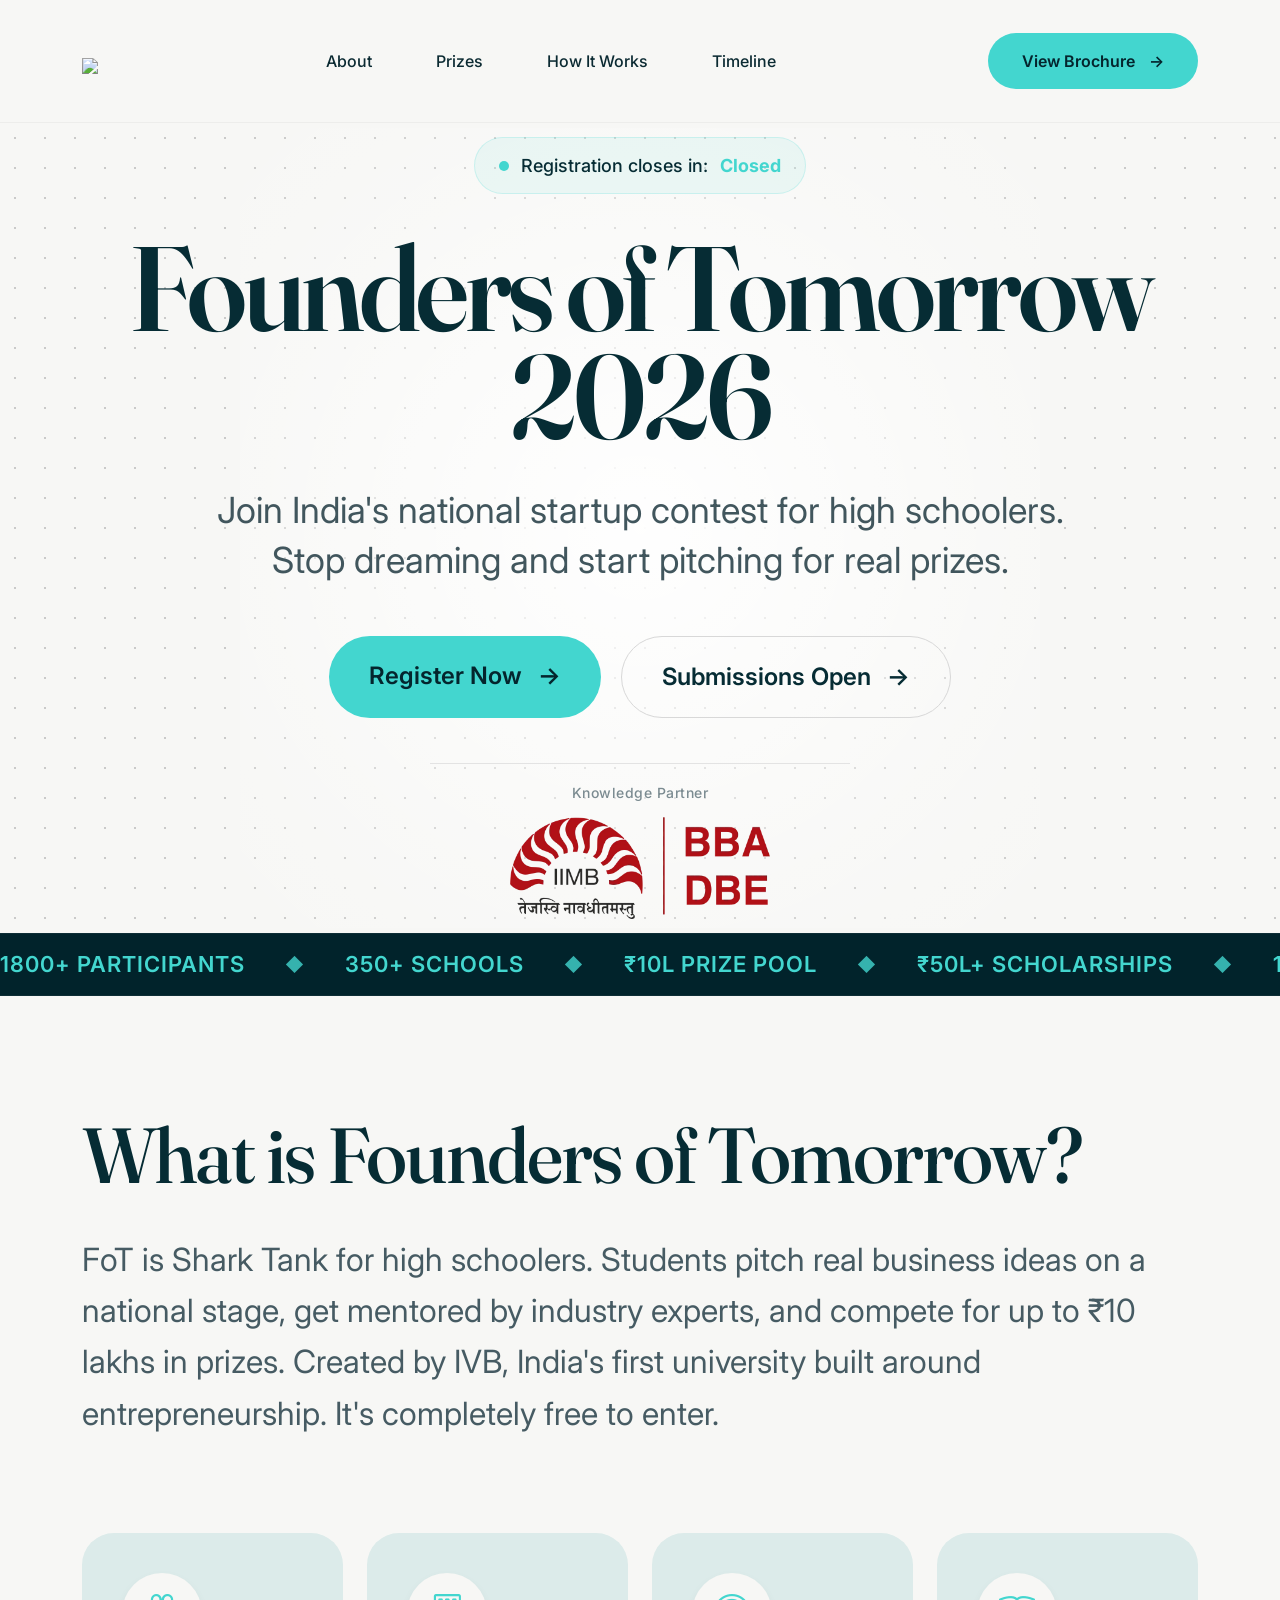
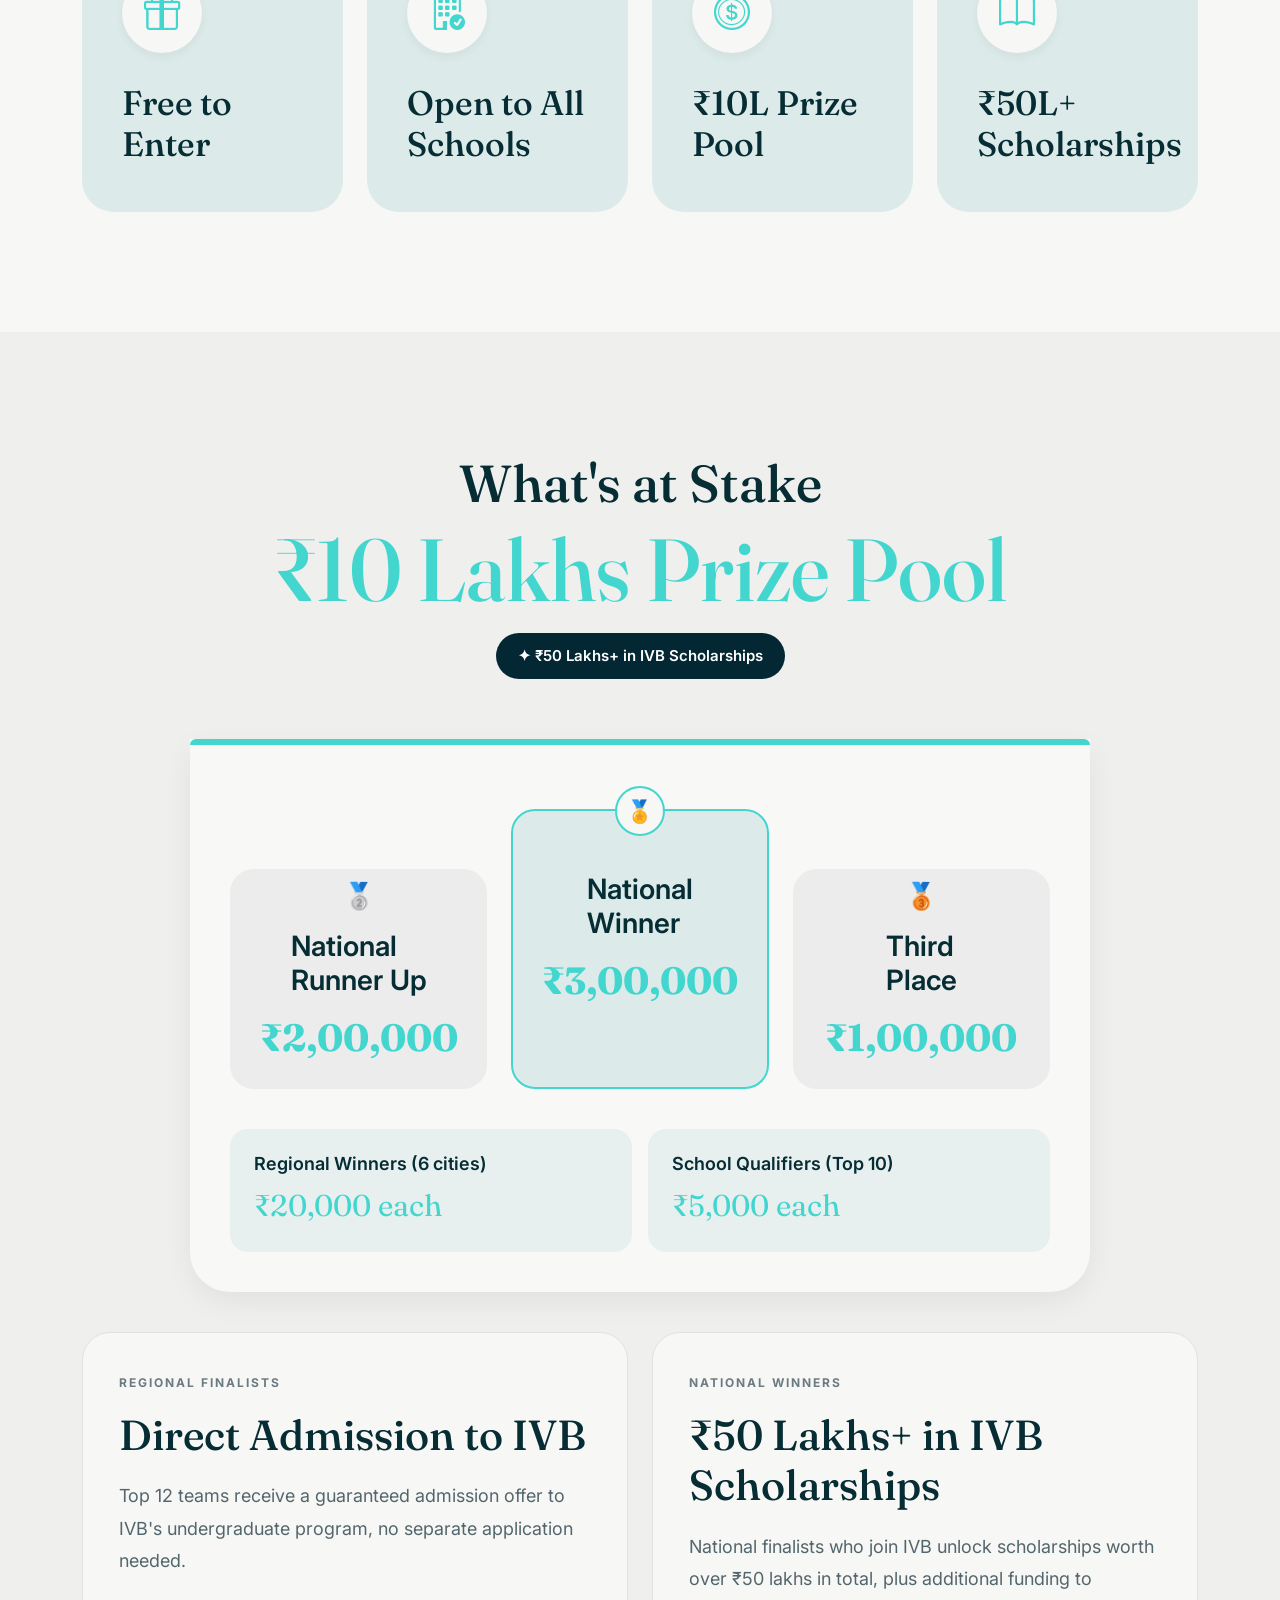
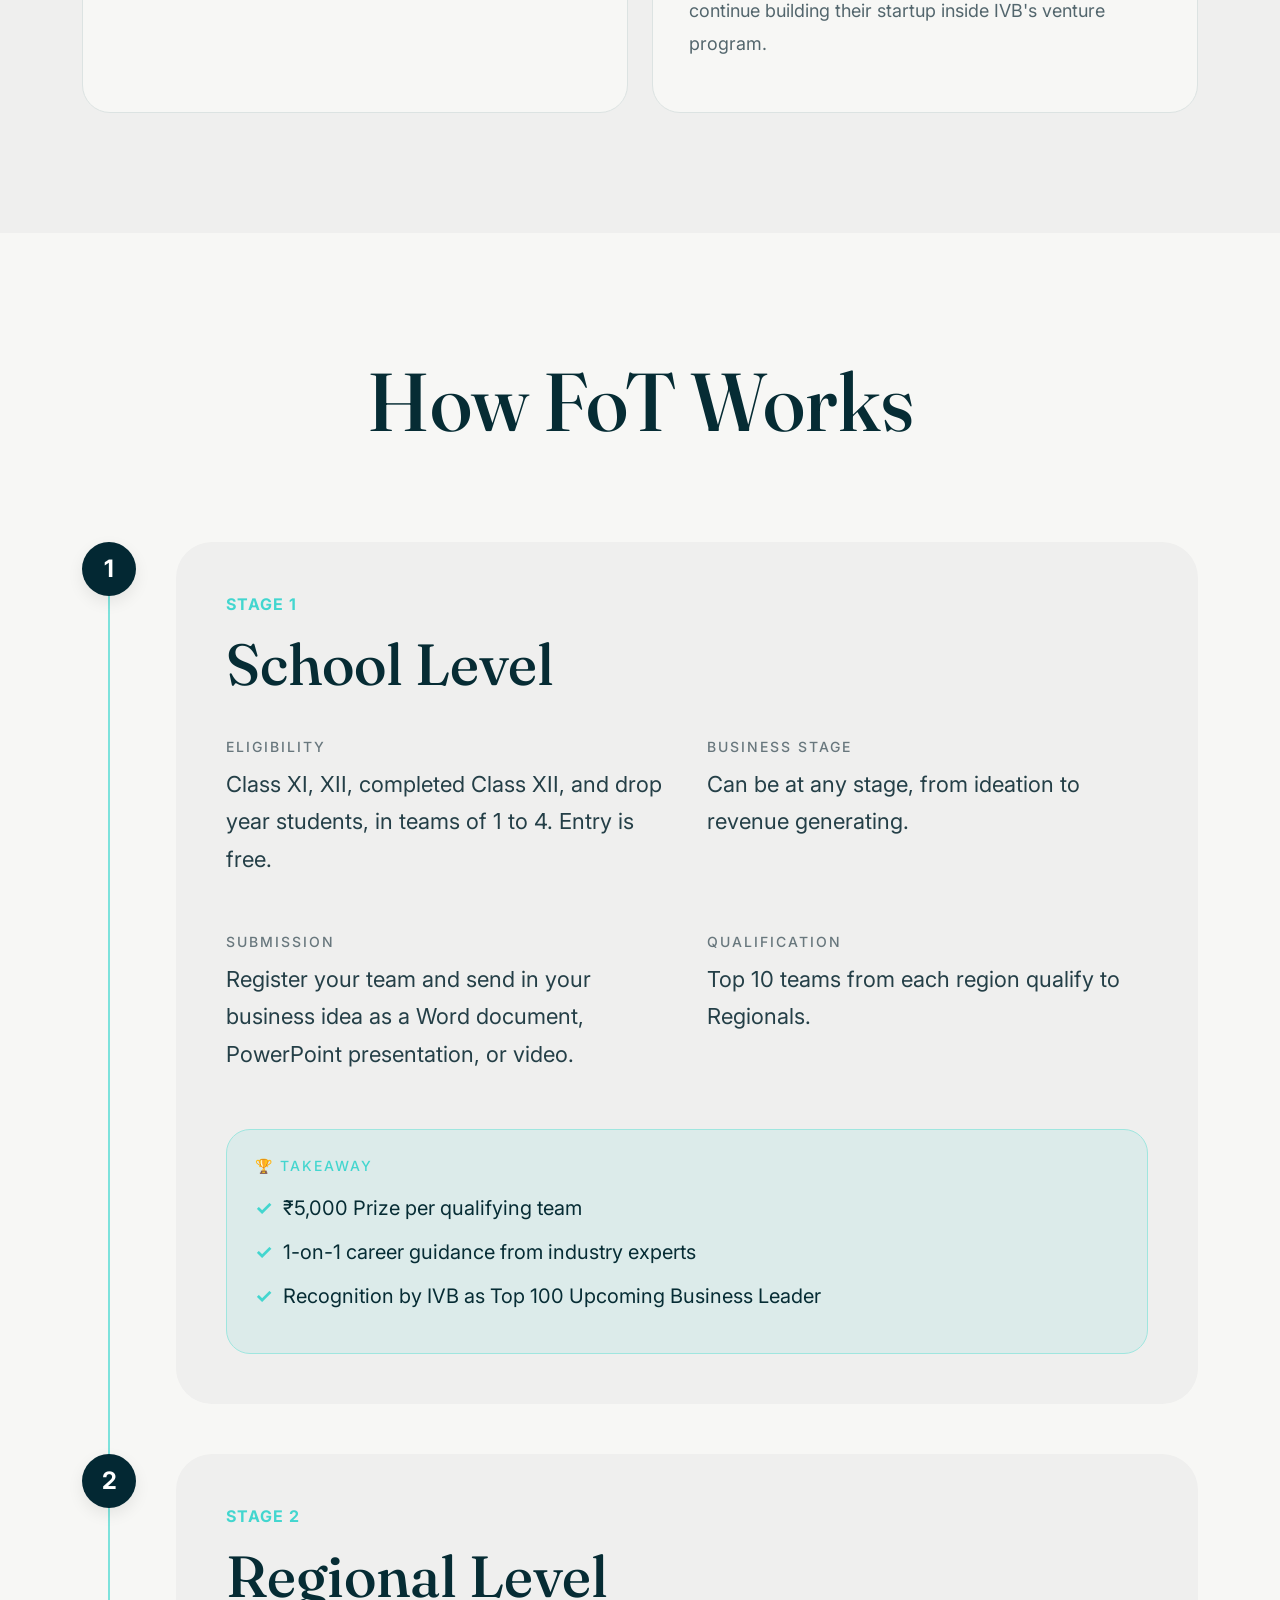
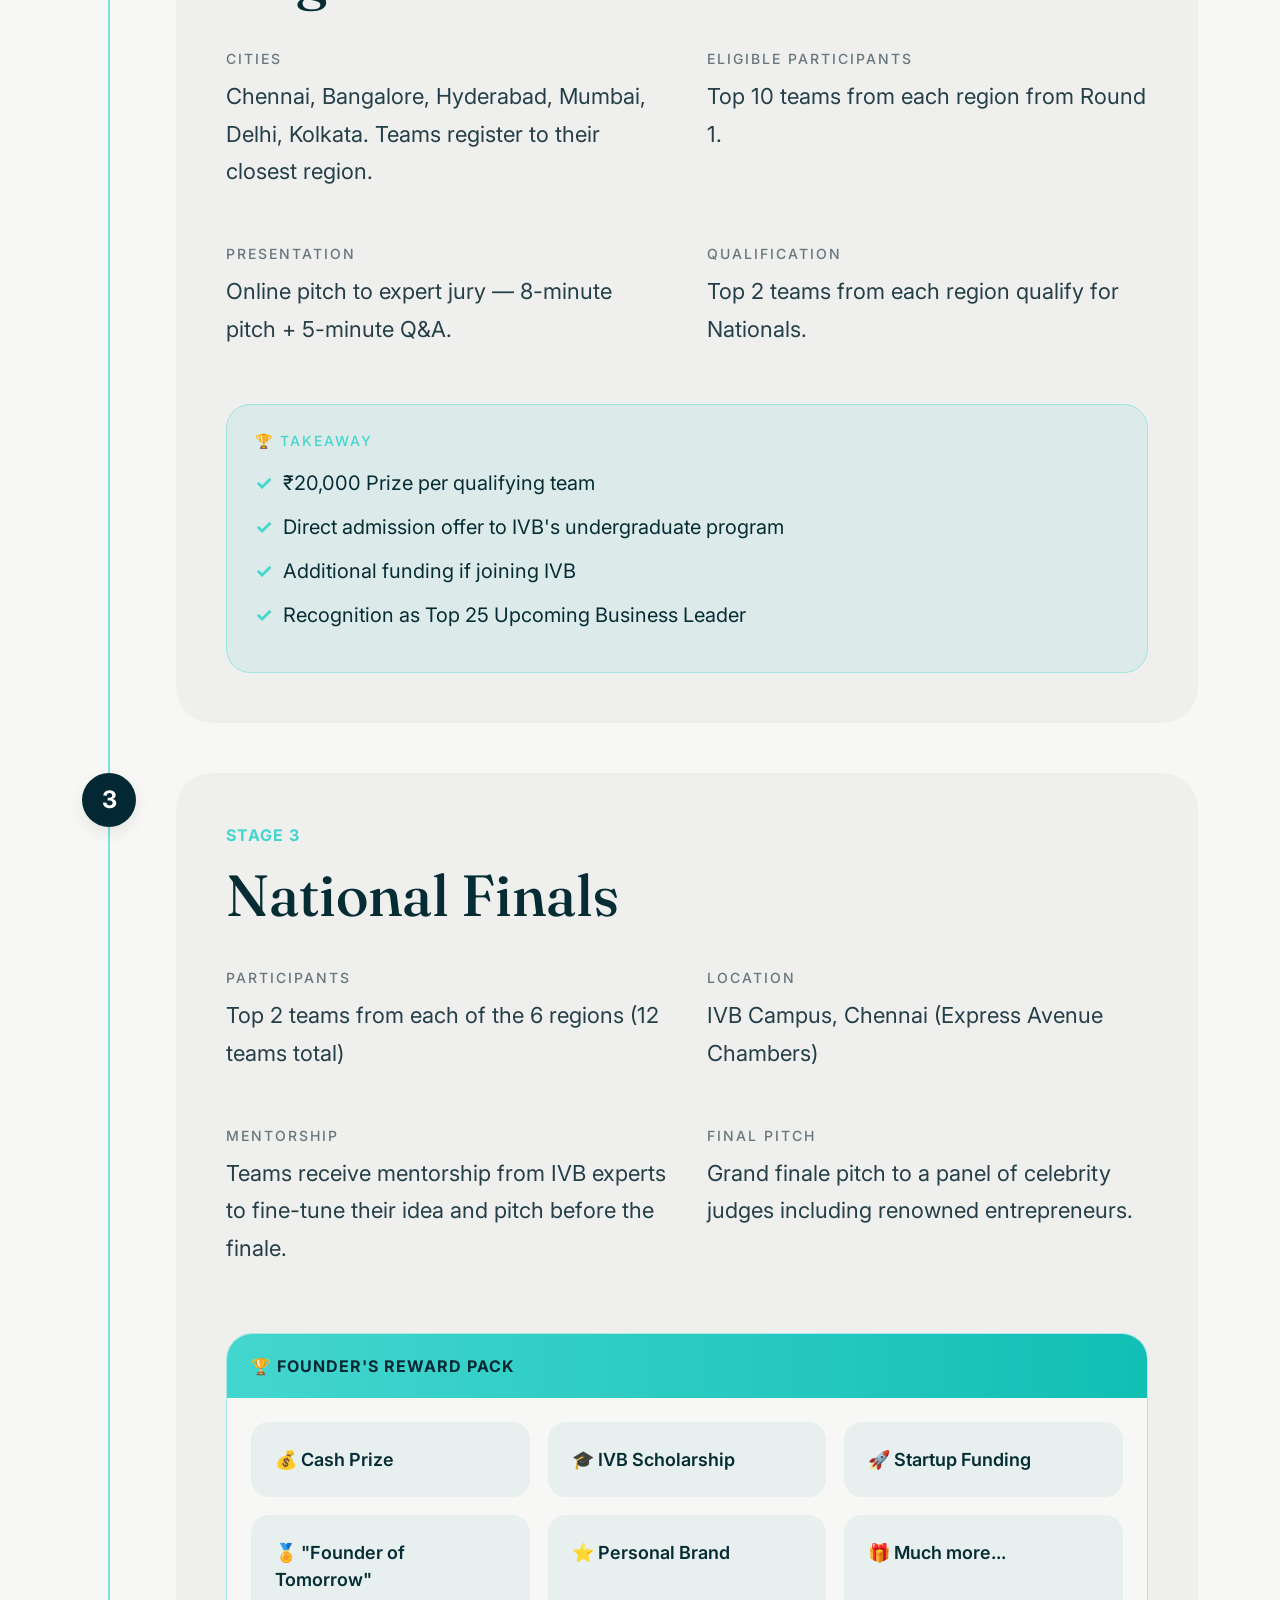
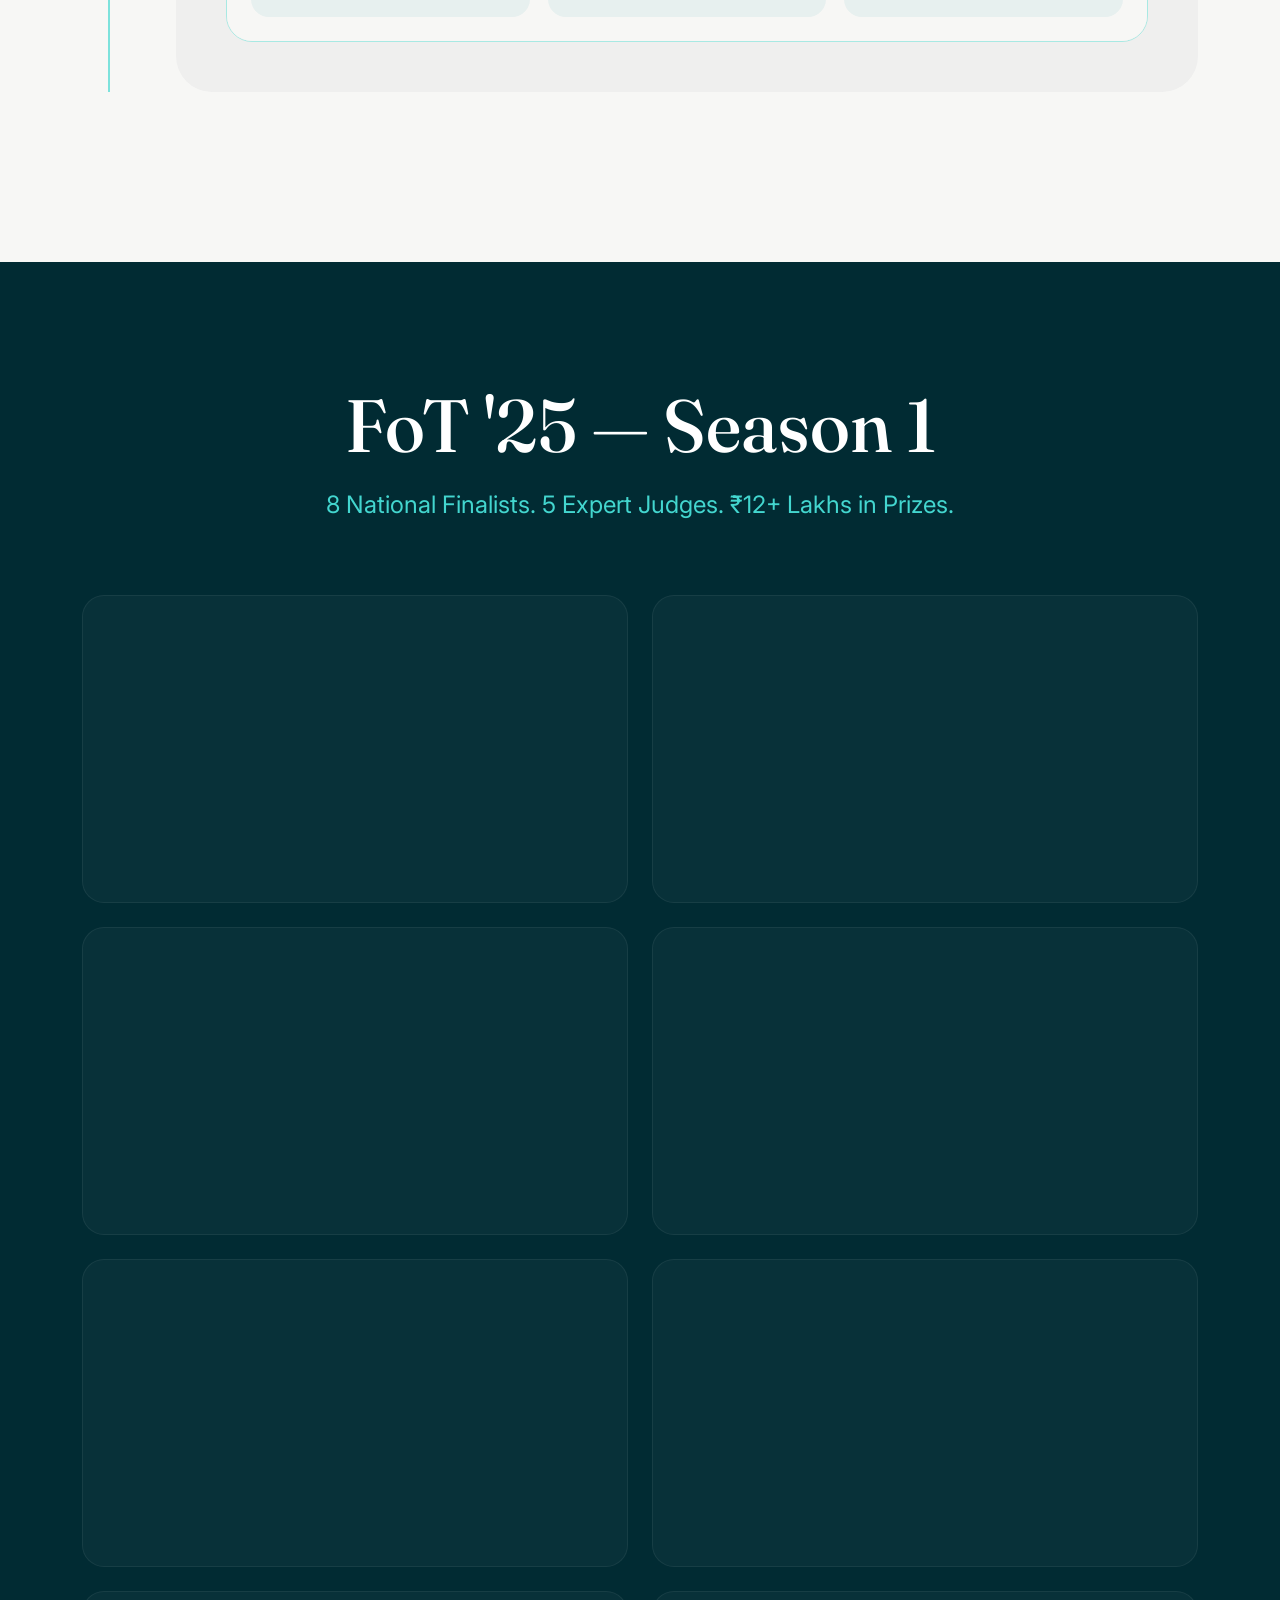
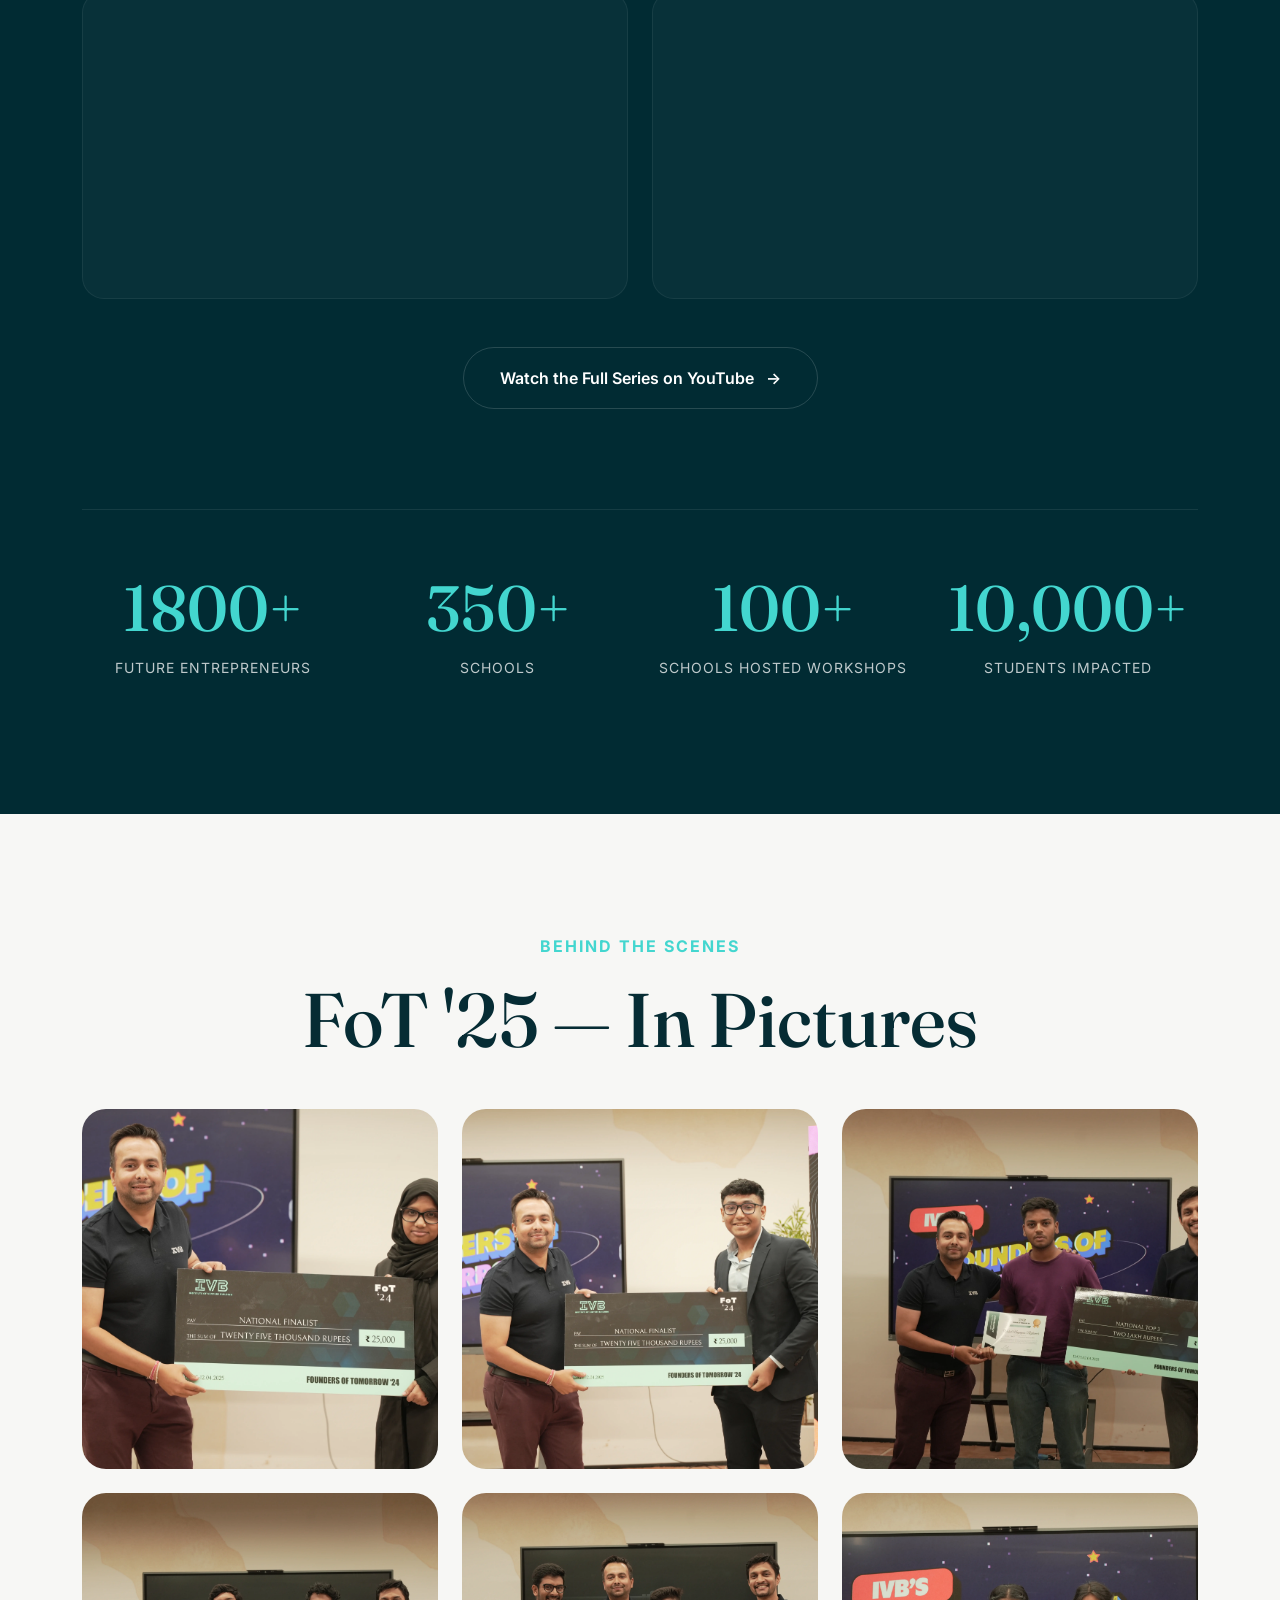
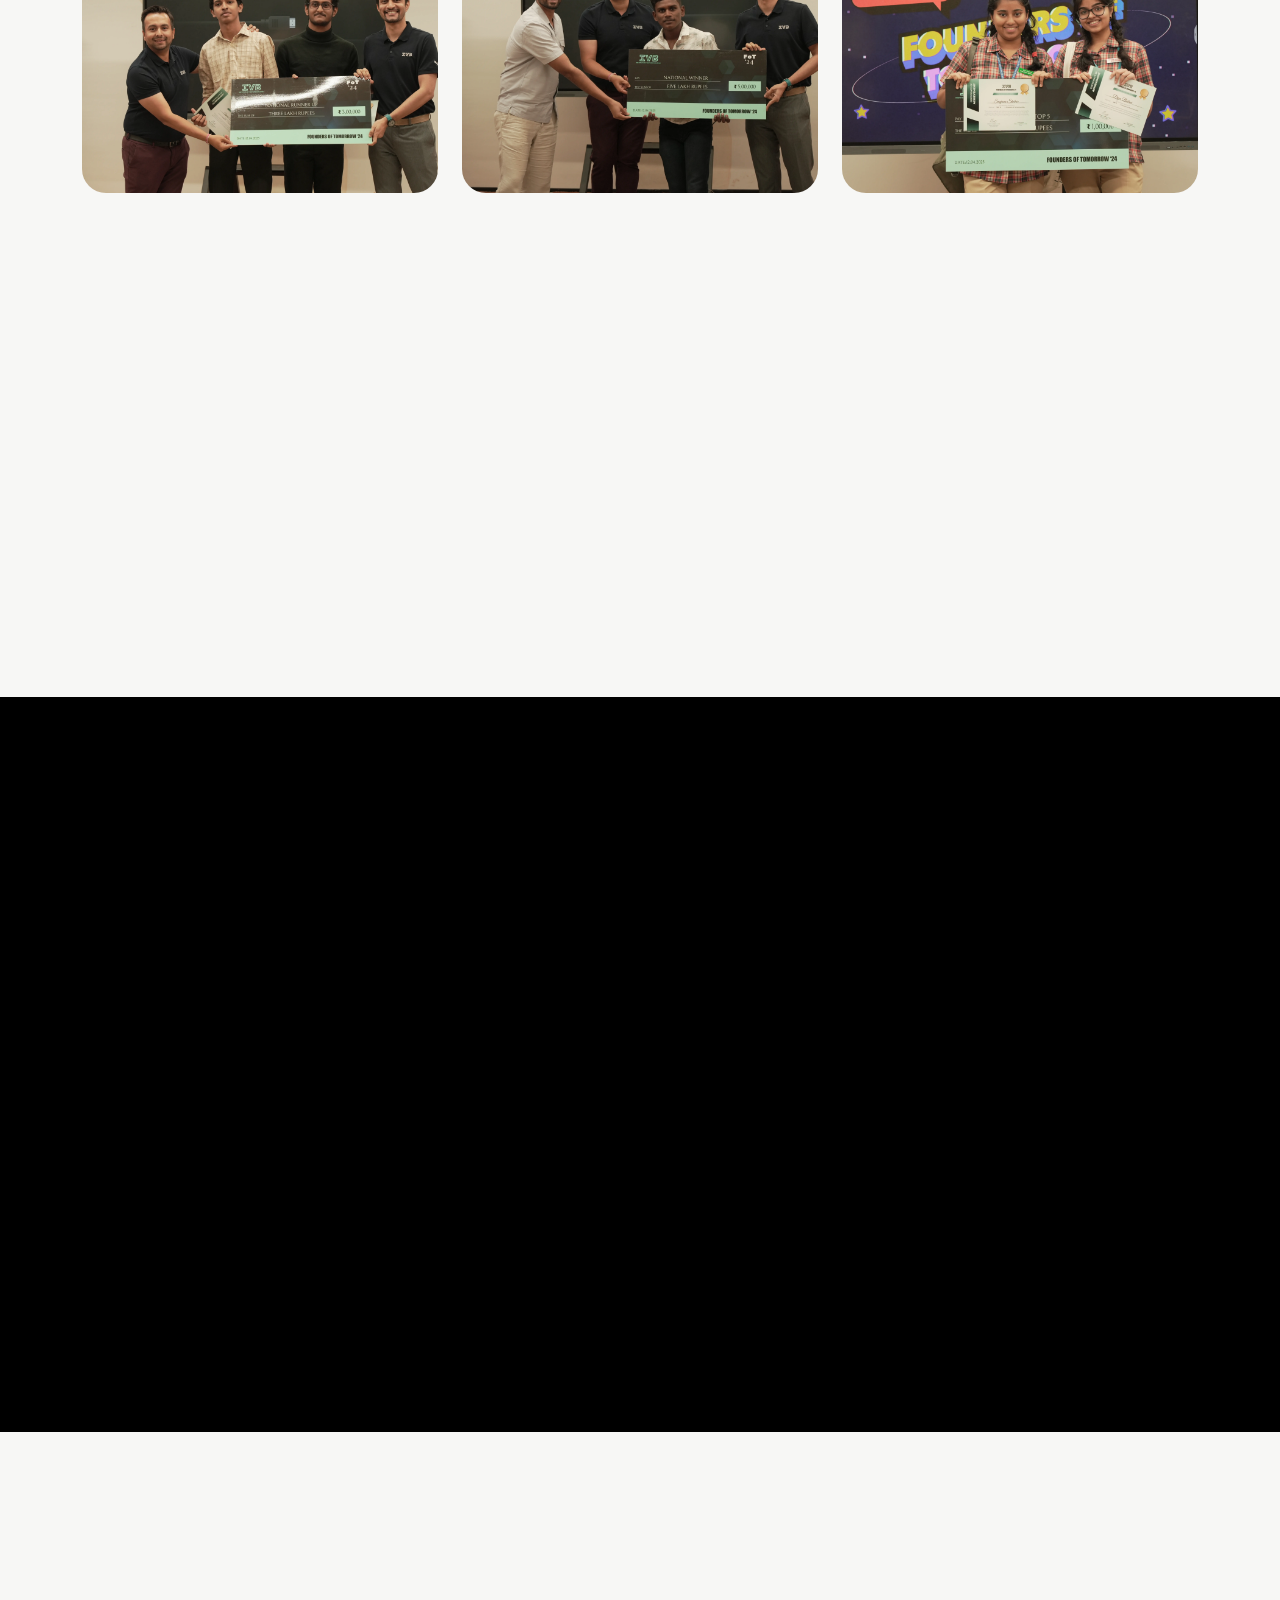
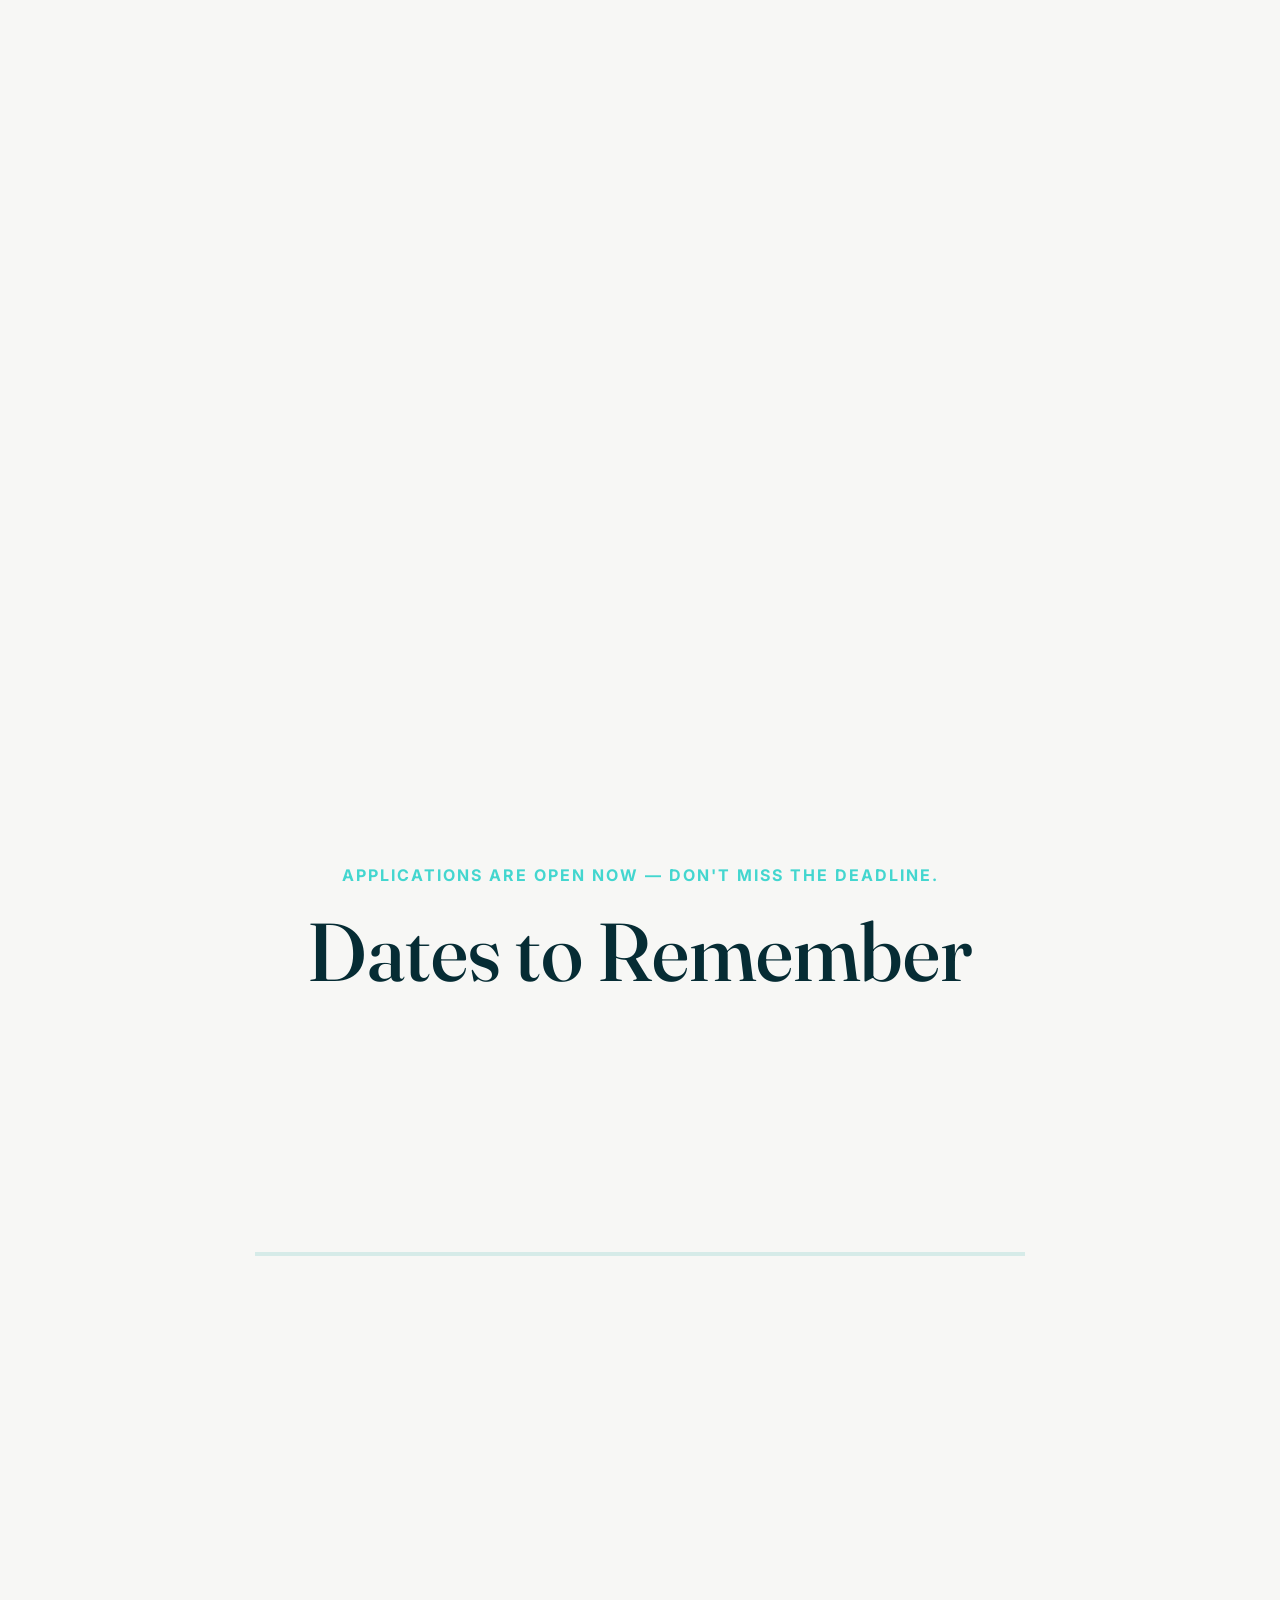
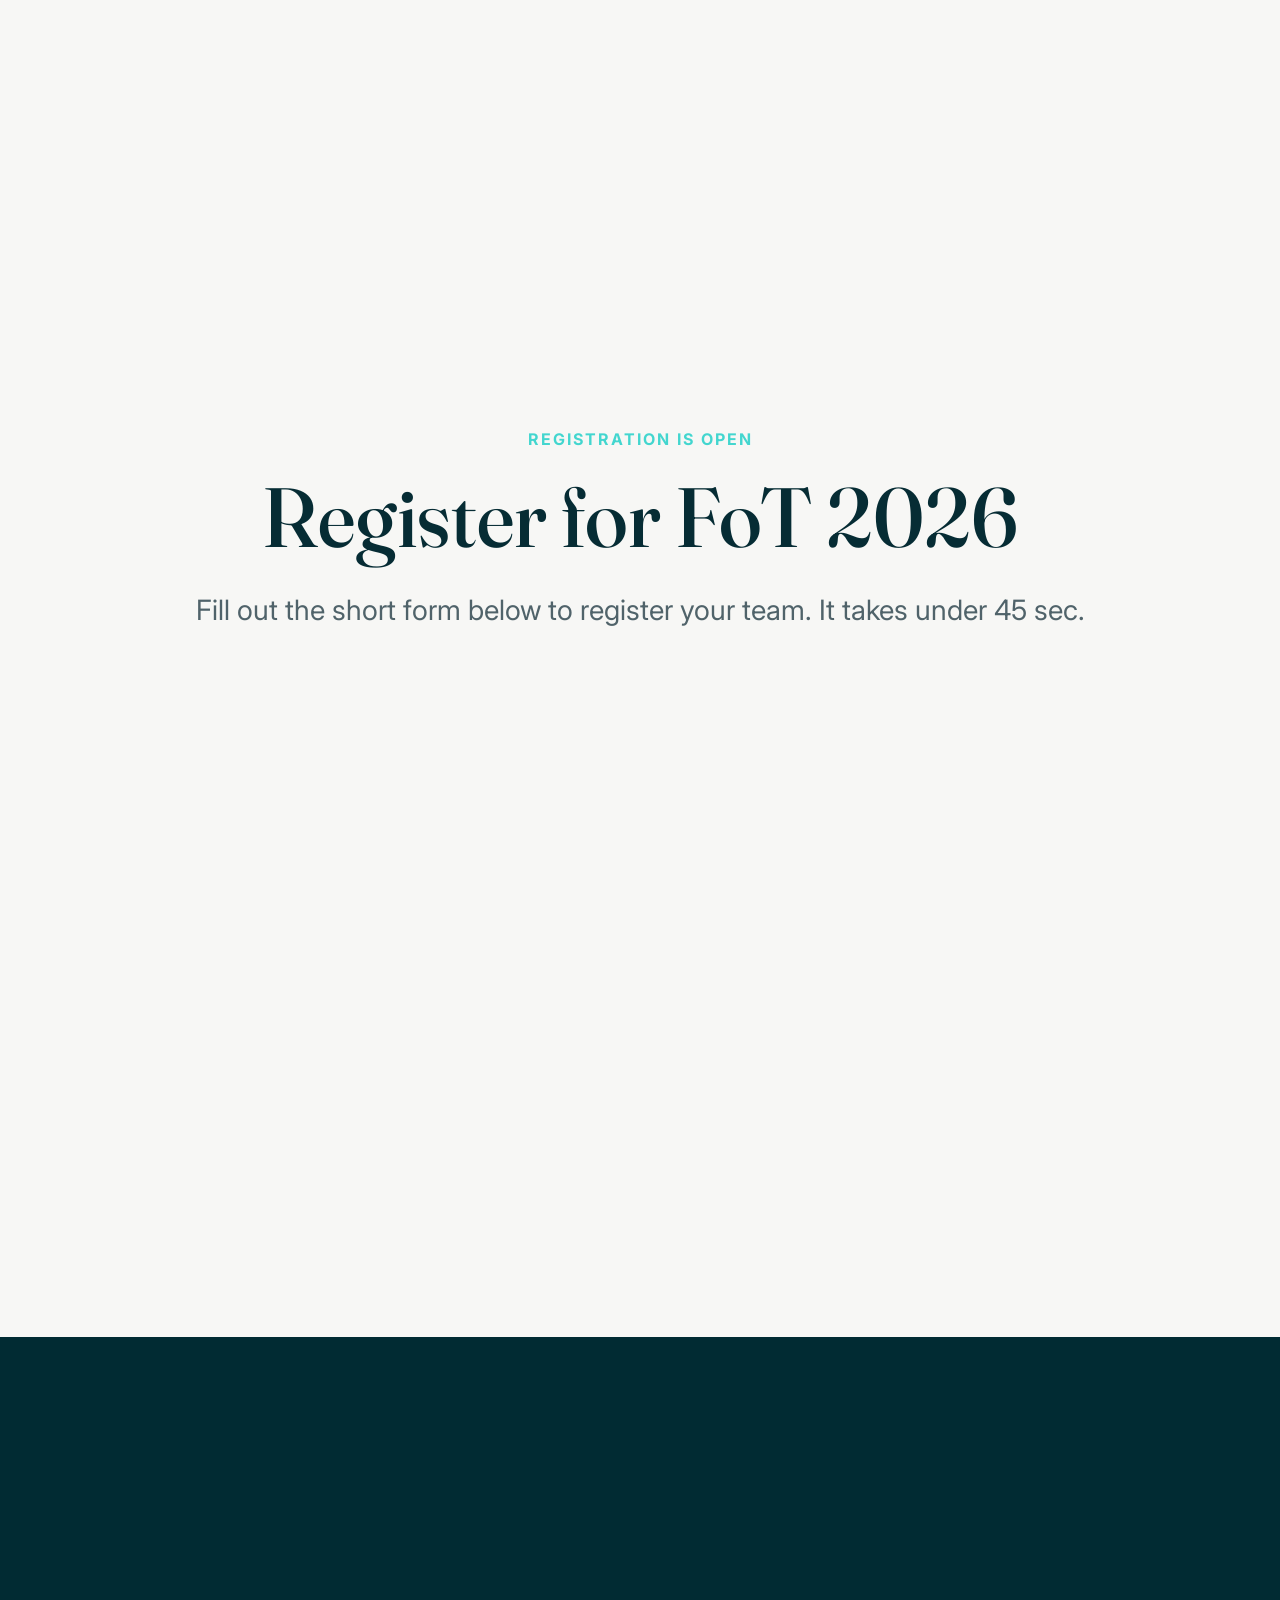
==== commit ae96be98: "padding issue in phone resolved" ====
--- a/index.html
+++ b/index.html
@@ -91,7 +91,7 @@
 
     <div class="hero-overlay"></div>
 
-    <div class="container py-5">
+    <div class="container py-5 py-md-0">
 
       <!-- Badge -->
       <div class="hero-badge">
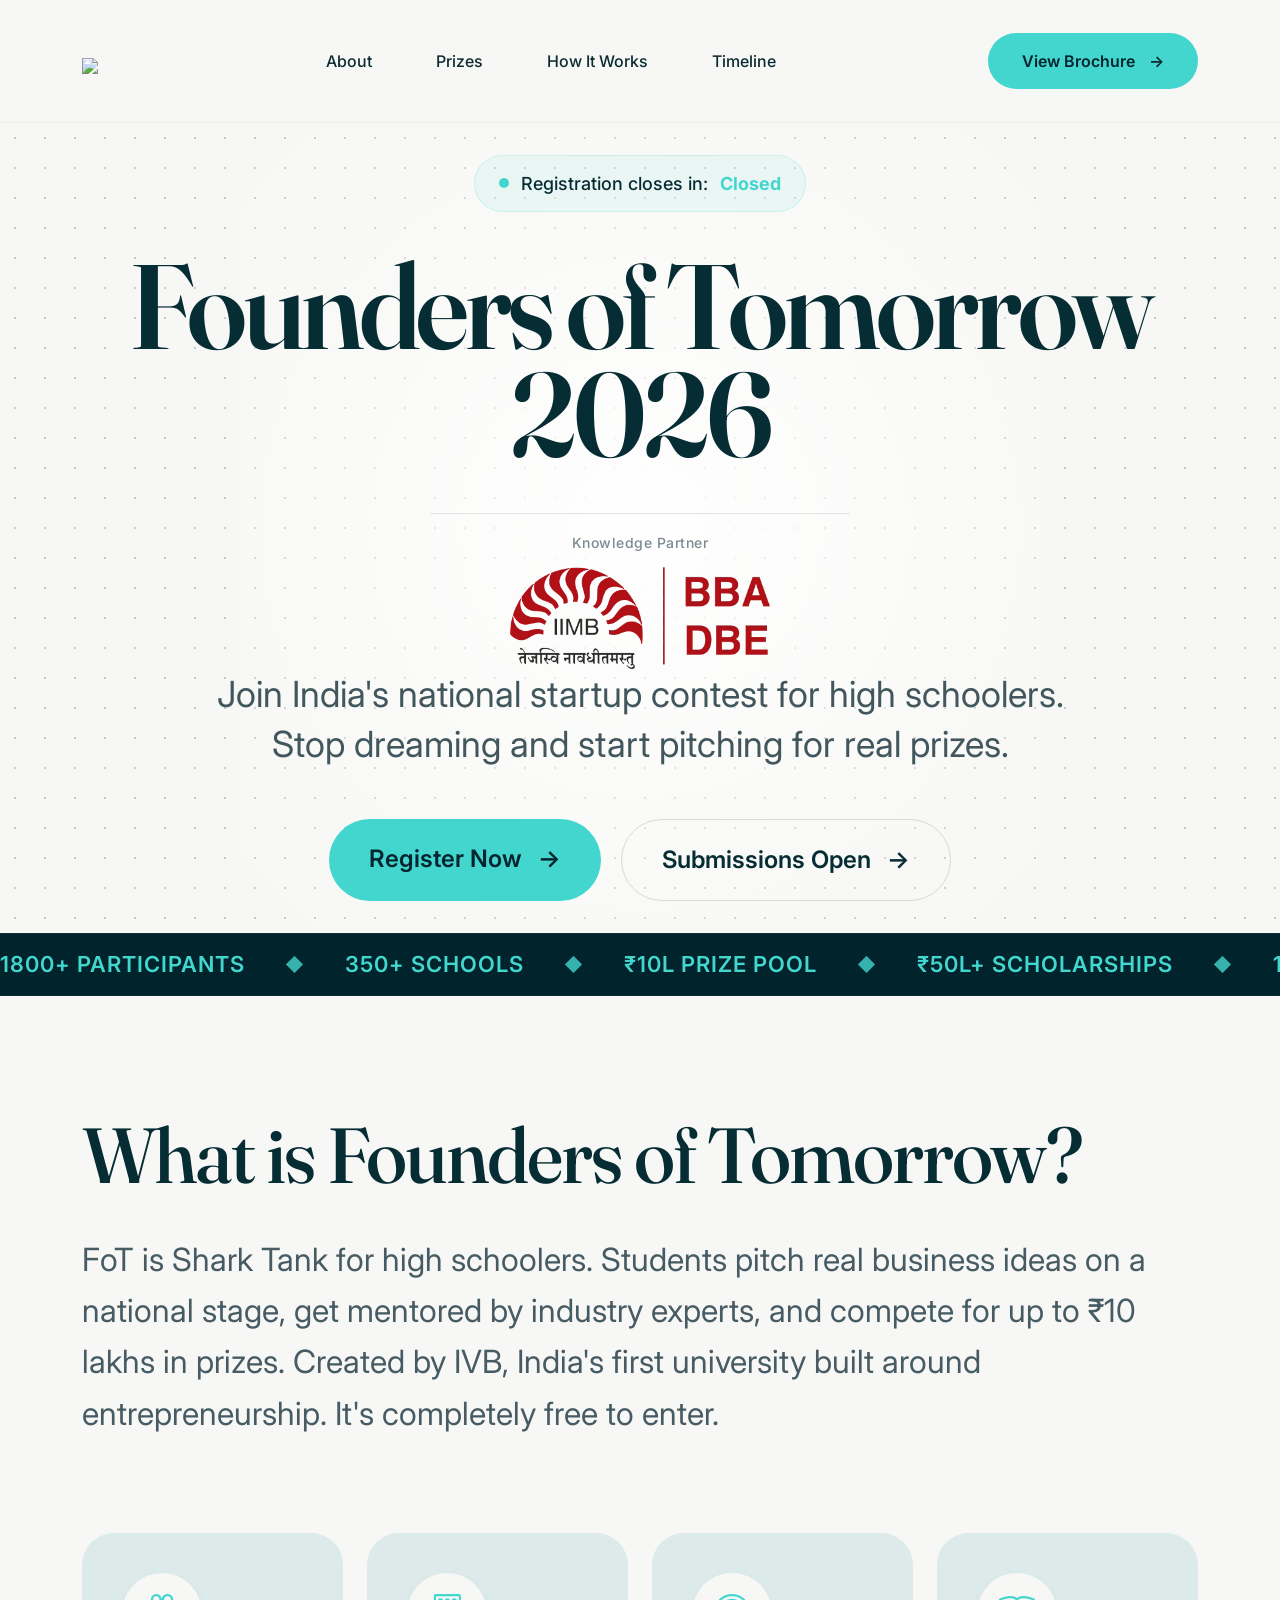
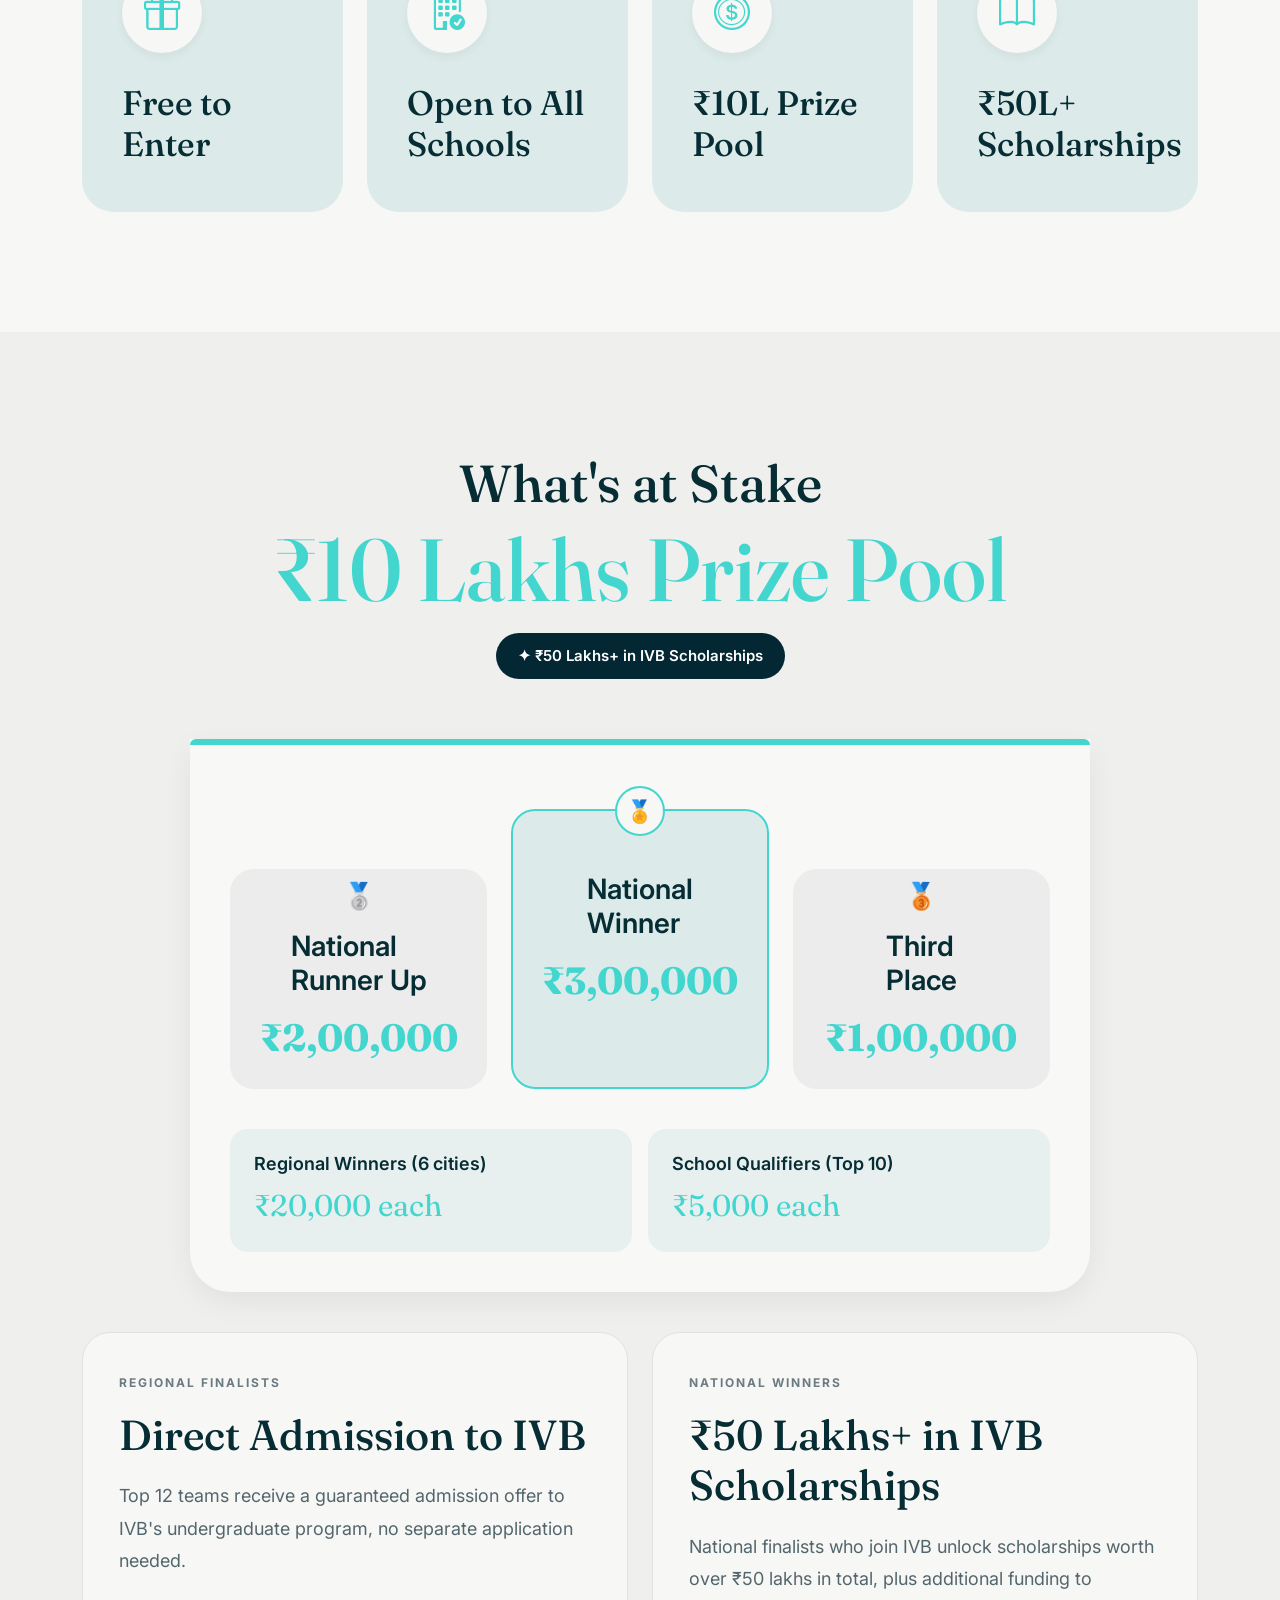
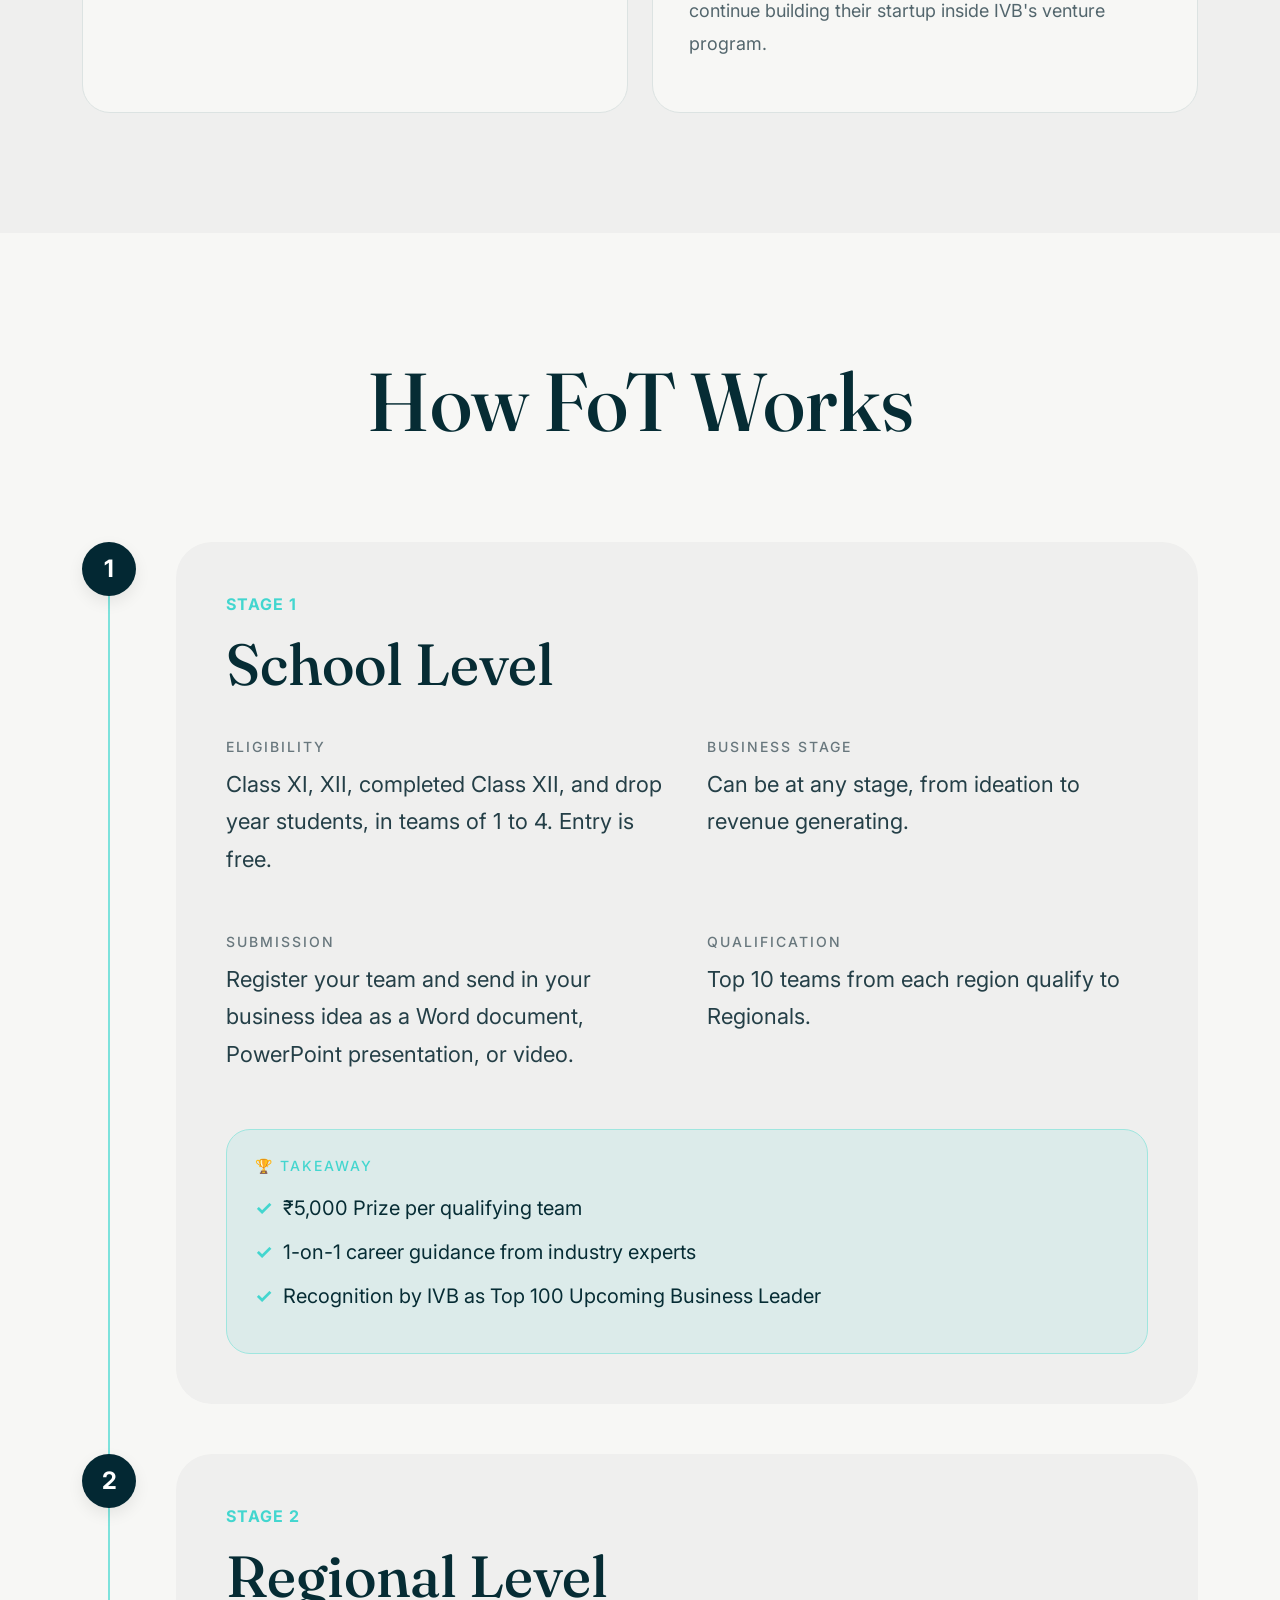
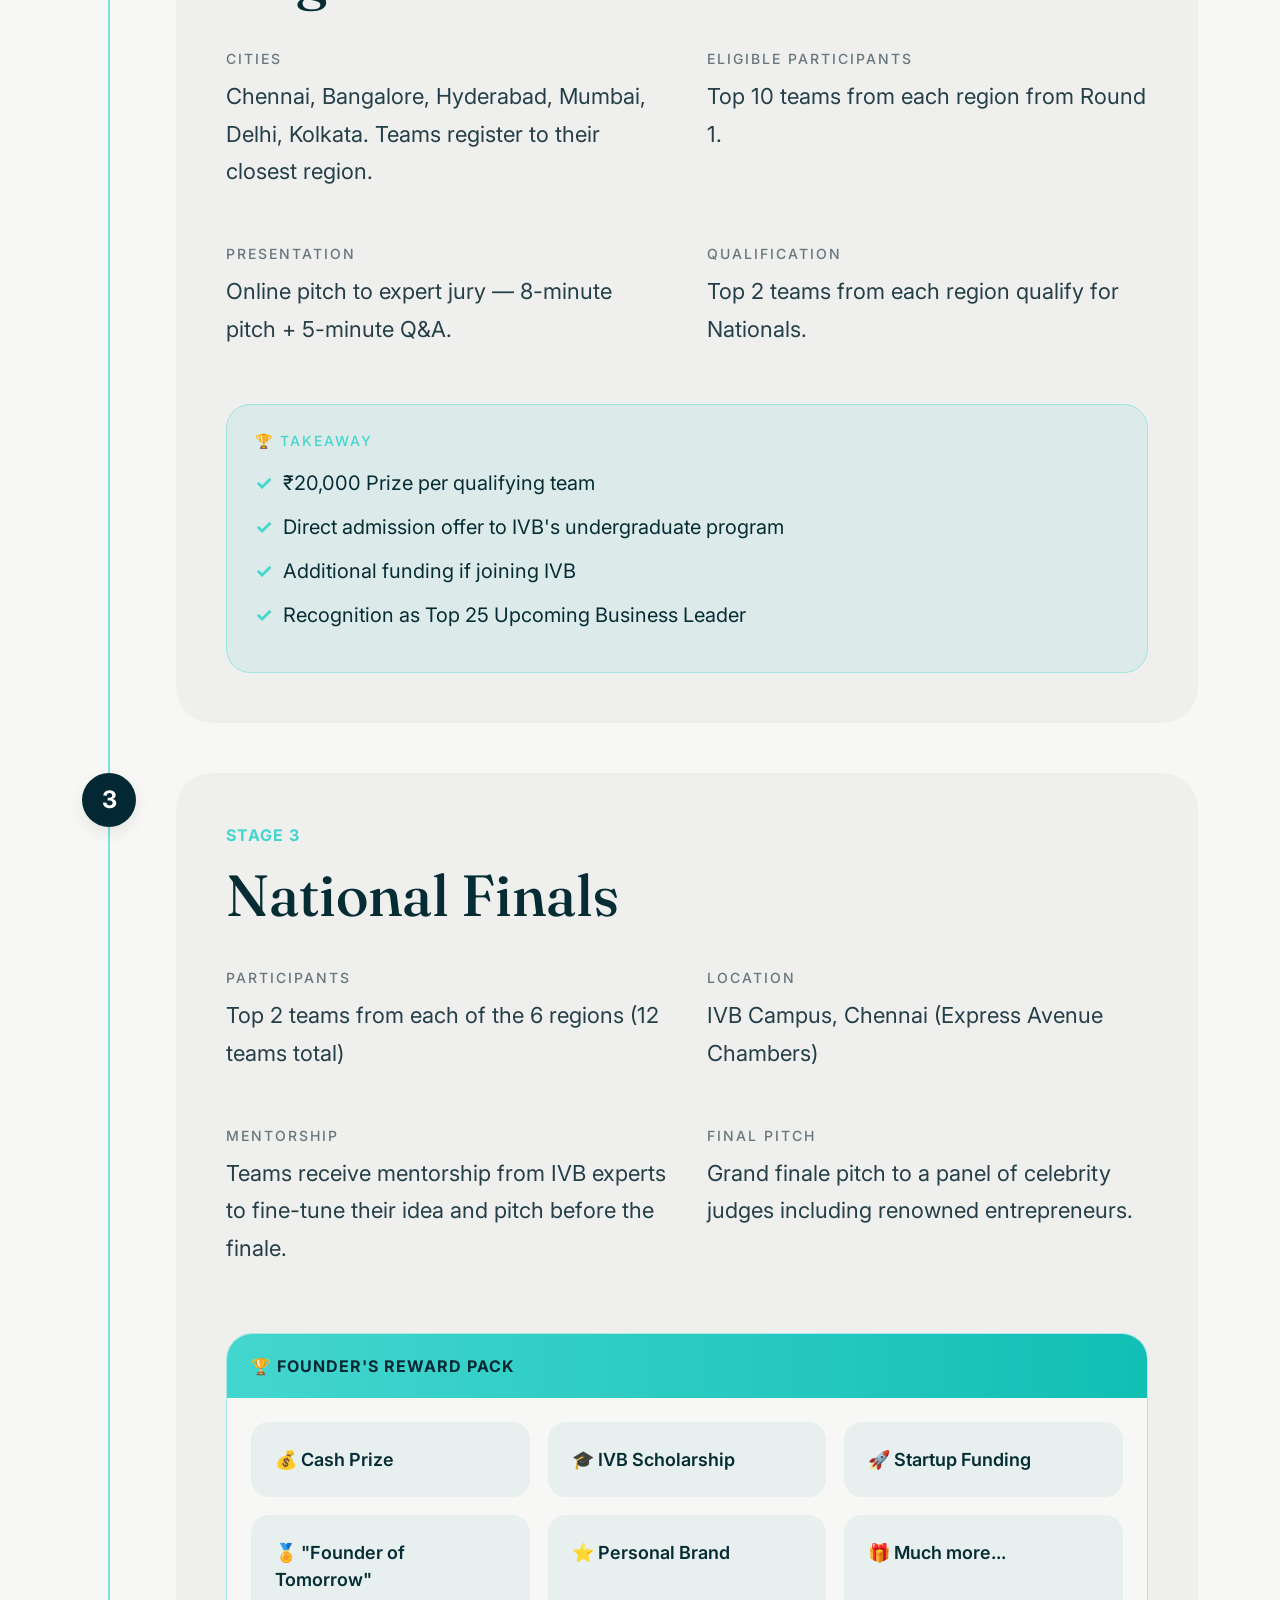
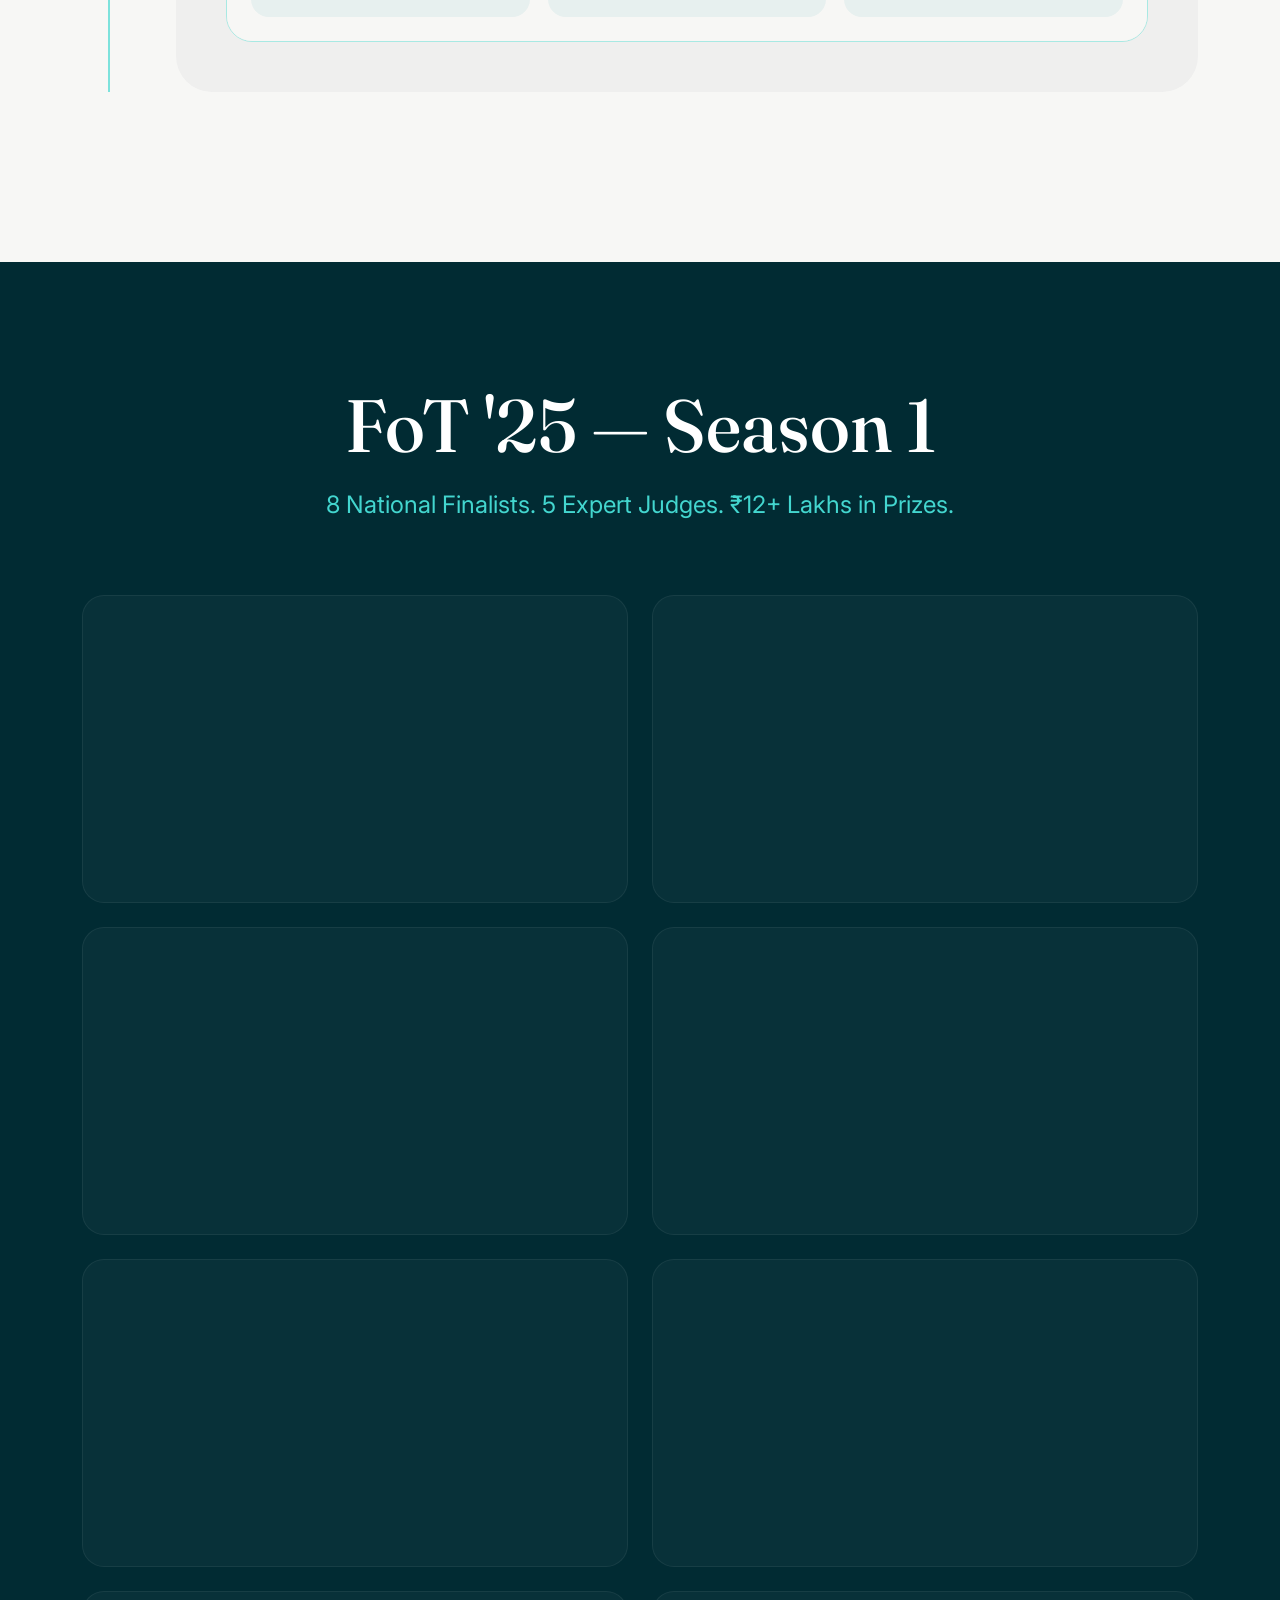
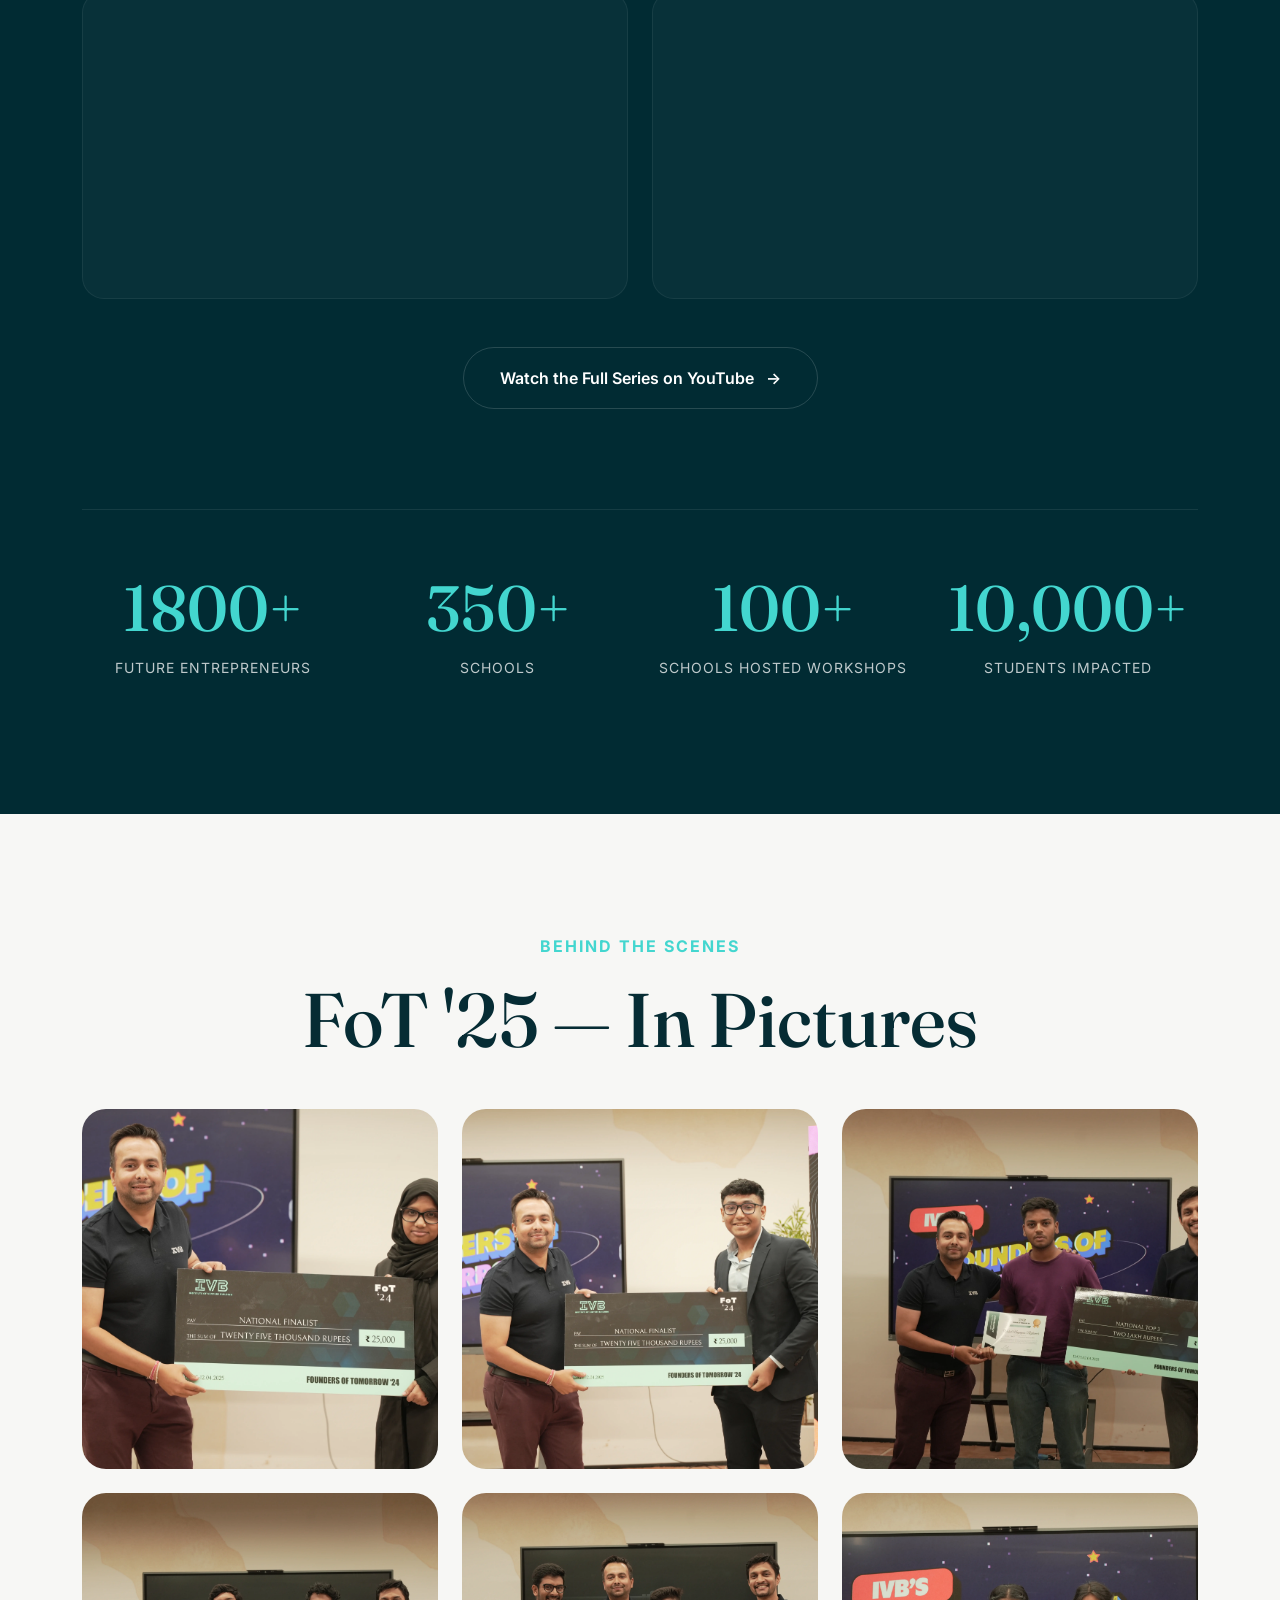
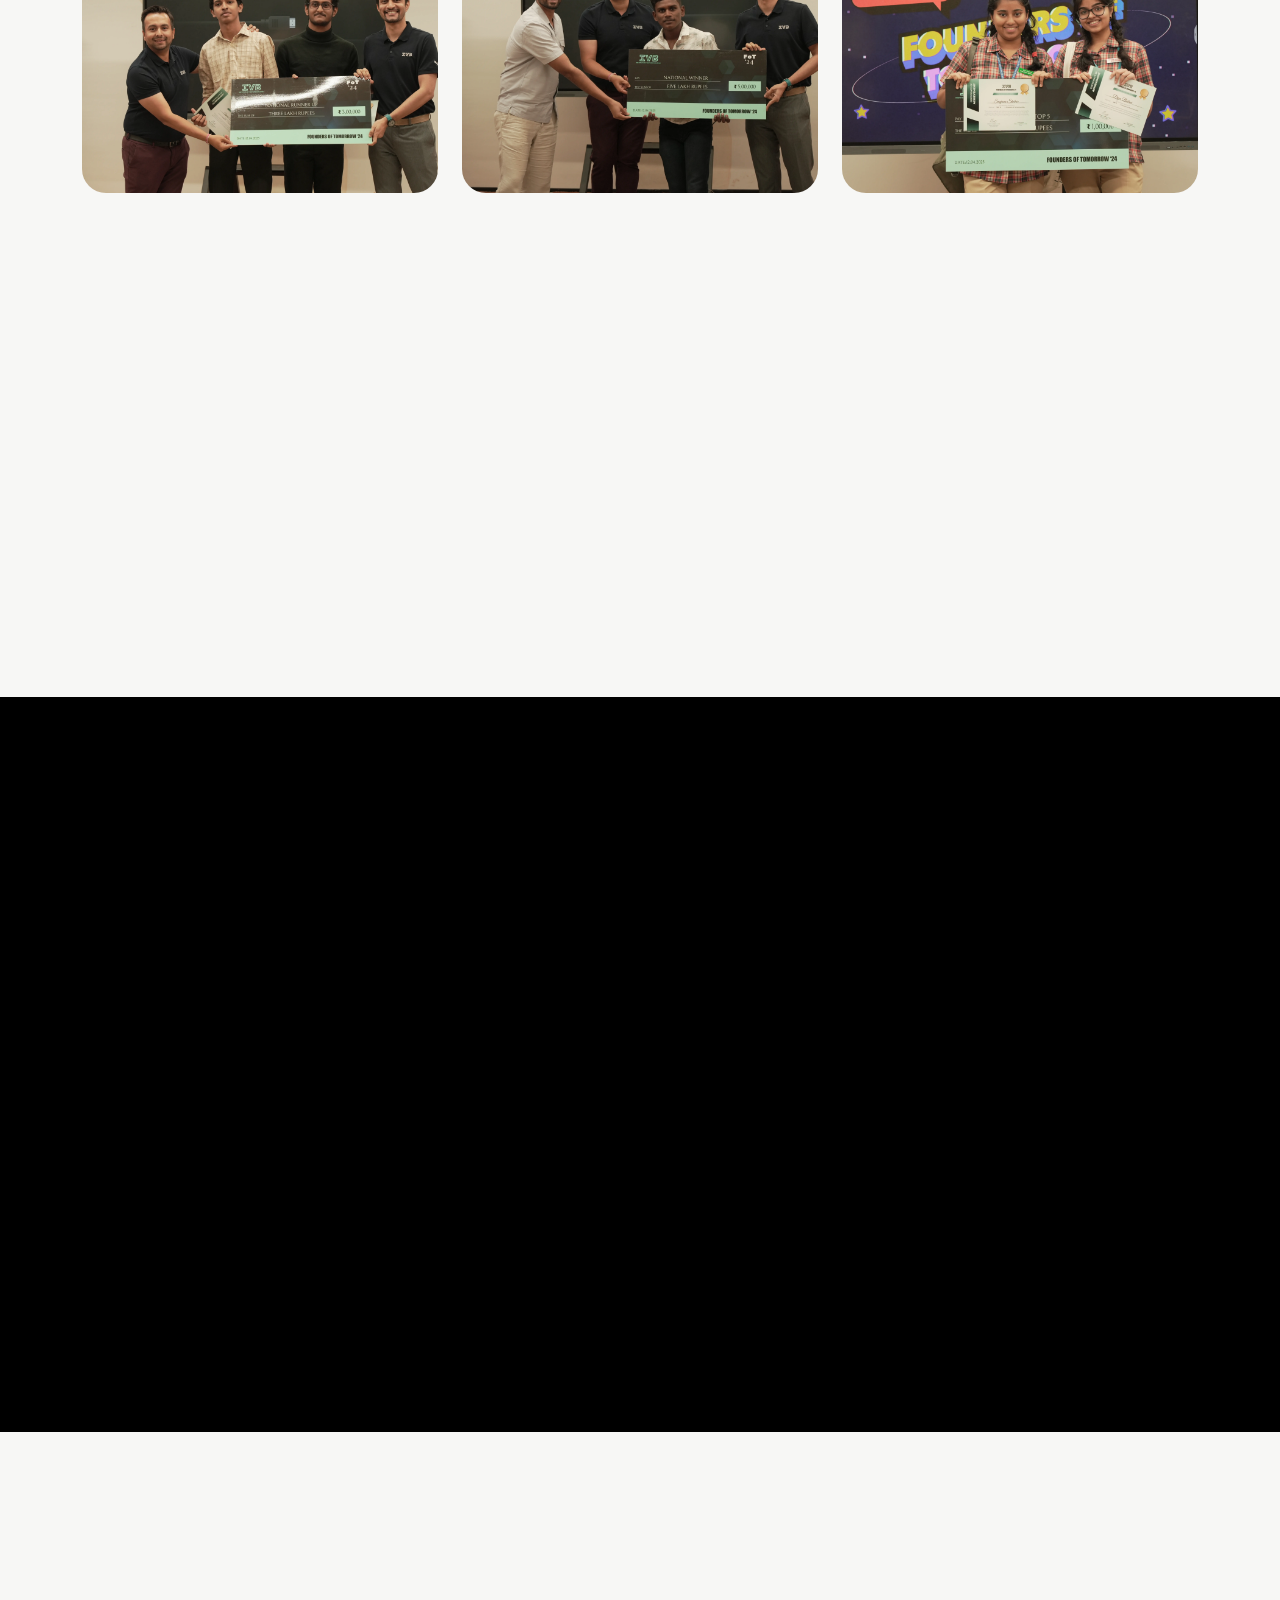
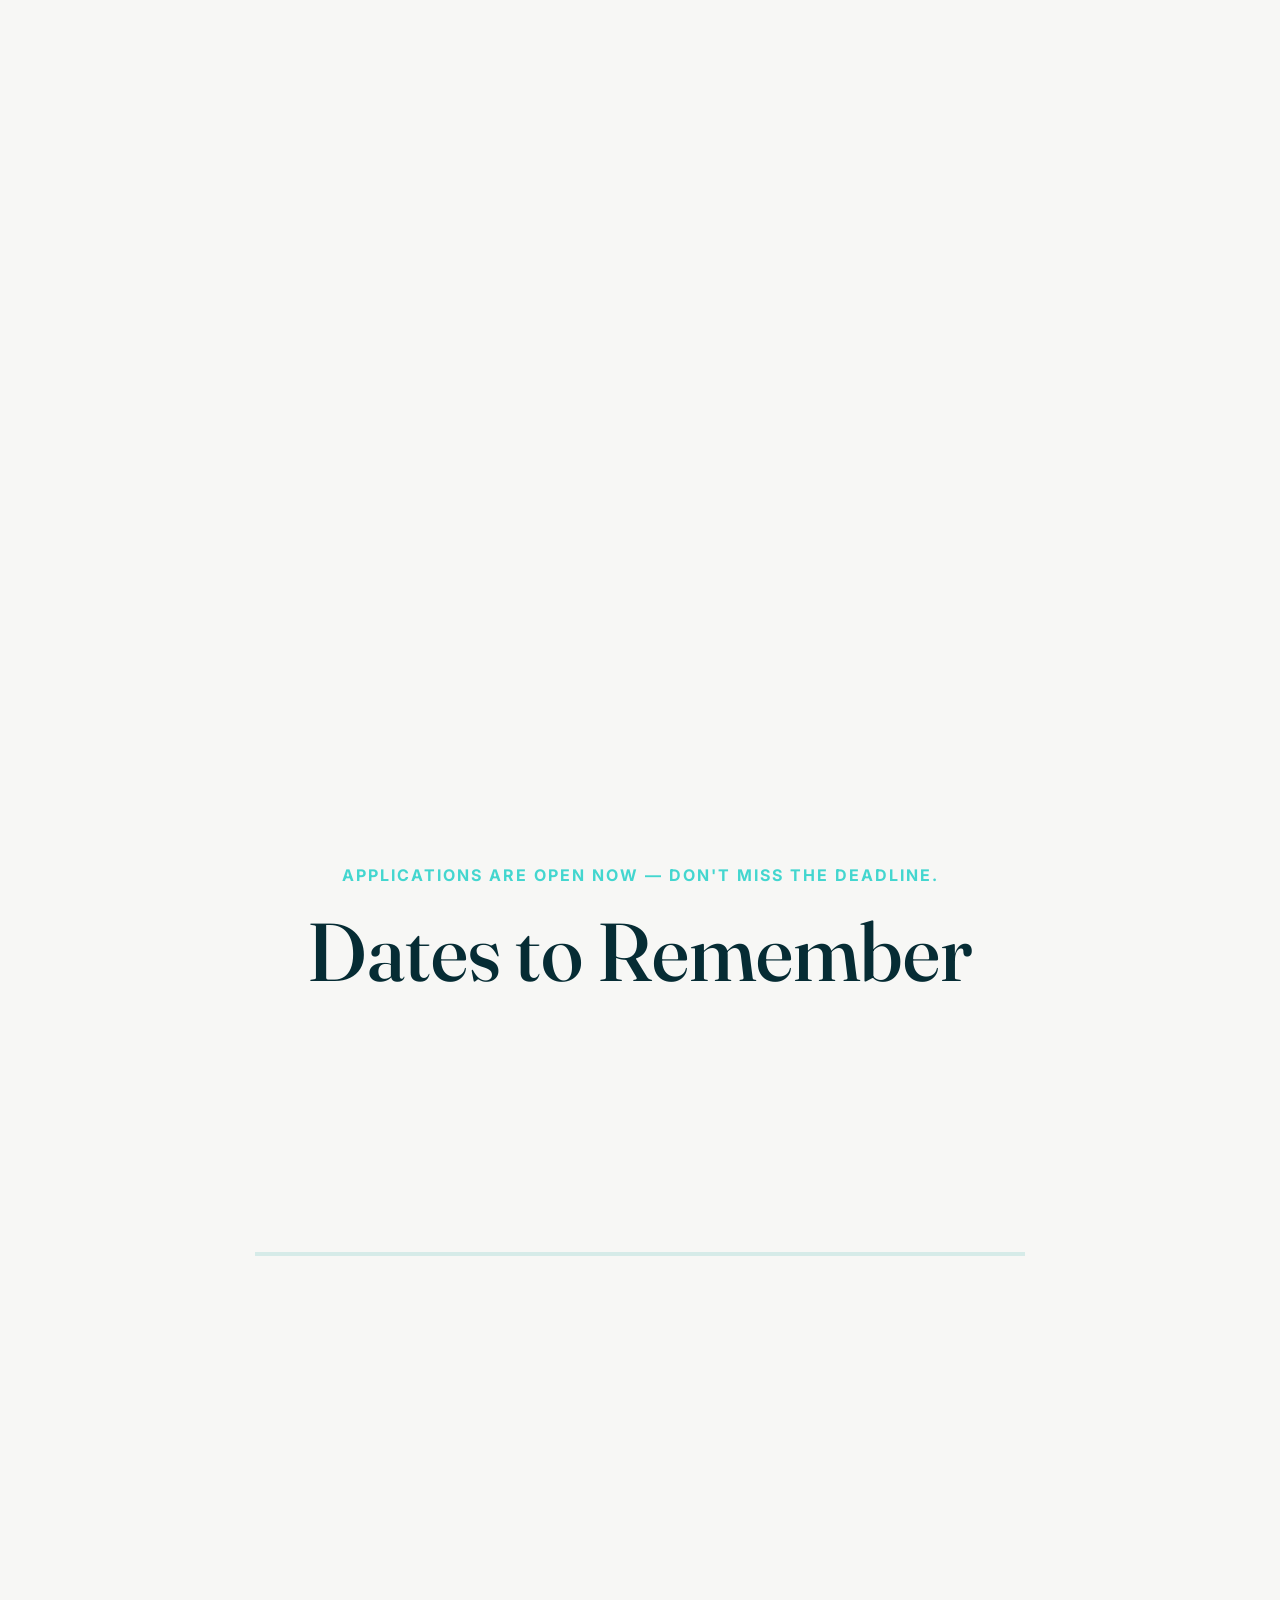
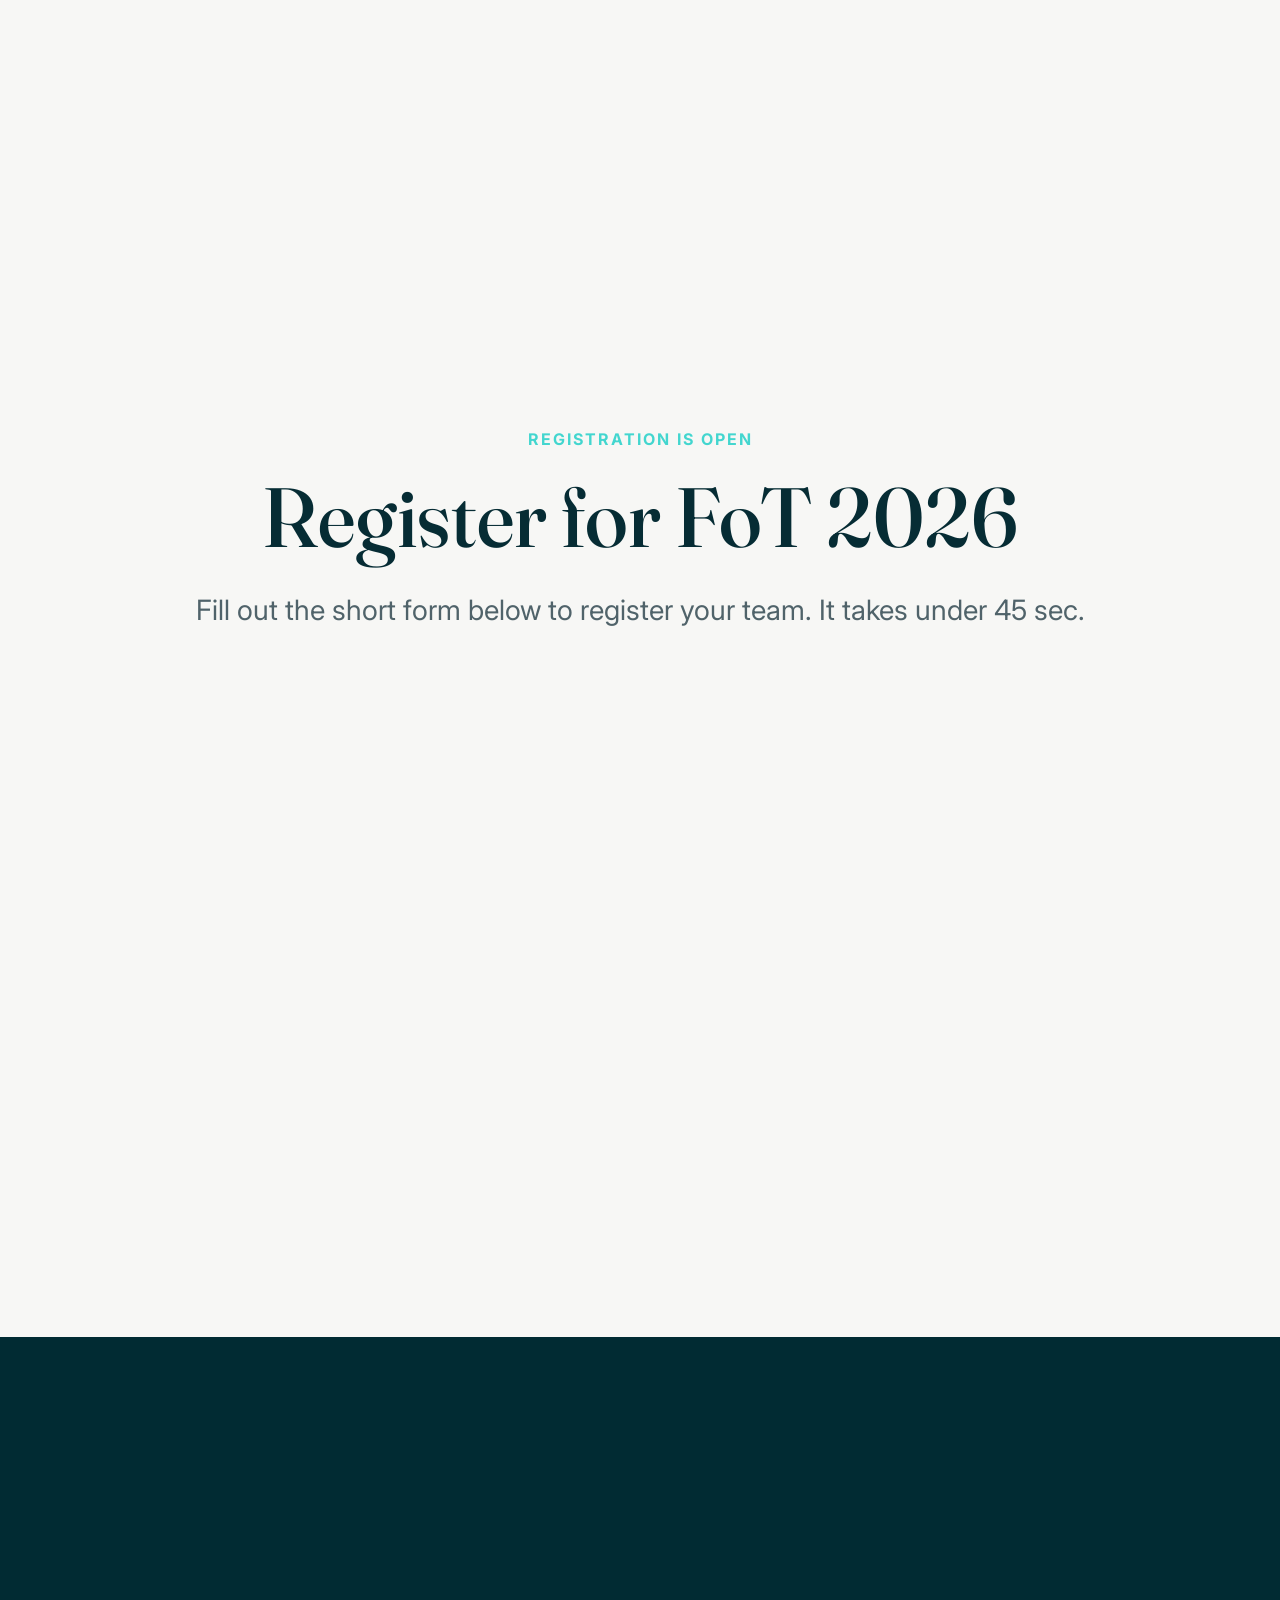
==== commit 5bfc294f: "rearrangement" ====
--- a/index.html
+++ b/index.html
@@ -104,6 +104,20 @@
       <h1 class="hero-title">
         Founders of Tomorrow <br> 2026
       </h1>
+      <div class="knowledge-partner">
+
+        <div class="partner-divider"></div>
+
+        <p class="partner-label">
+          Knowledge Partner
+        </p>
+
+        <img
+          src="assets/BBA-DBE-Logo-for-SM.webp"
+          alt="IIM Bangalore"
+          class="partner-logo">
+
+      </div>
 
       <!-- Subtitle -->
       <p class="hero-subtitle">
@@ -123,20 +137,6 @@
           Submissions Open
           <span class="arrow">→</span>
         </a>
-
-      </div>
-      <div class="knowledge-partner">
-
-        <div class="partner-divider"></div>
-
-        <p class="partner-label">
-          Knowledge Partner
-        </p>
-
-        <img
-          src="assets/BBA-DBE-Logo-for-SM.webp"
-          alt="IIM Bangalore"
-          class="partner-logo">
 
       </div>
 
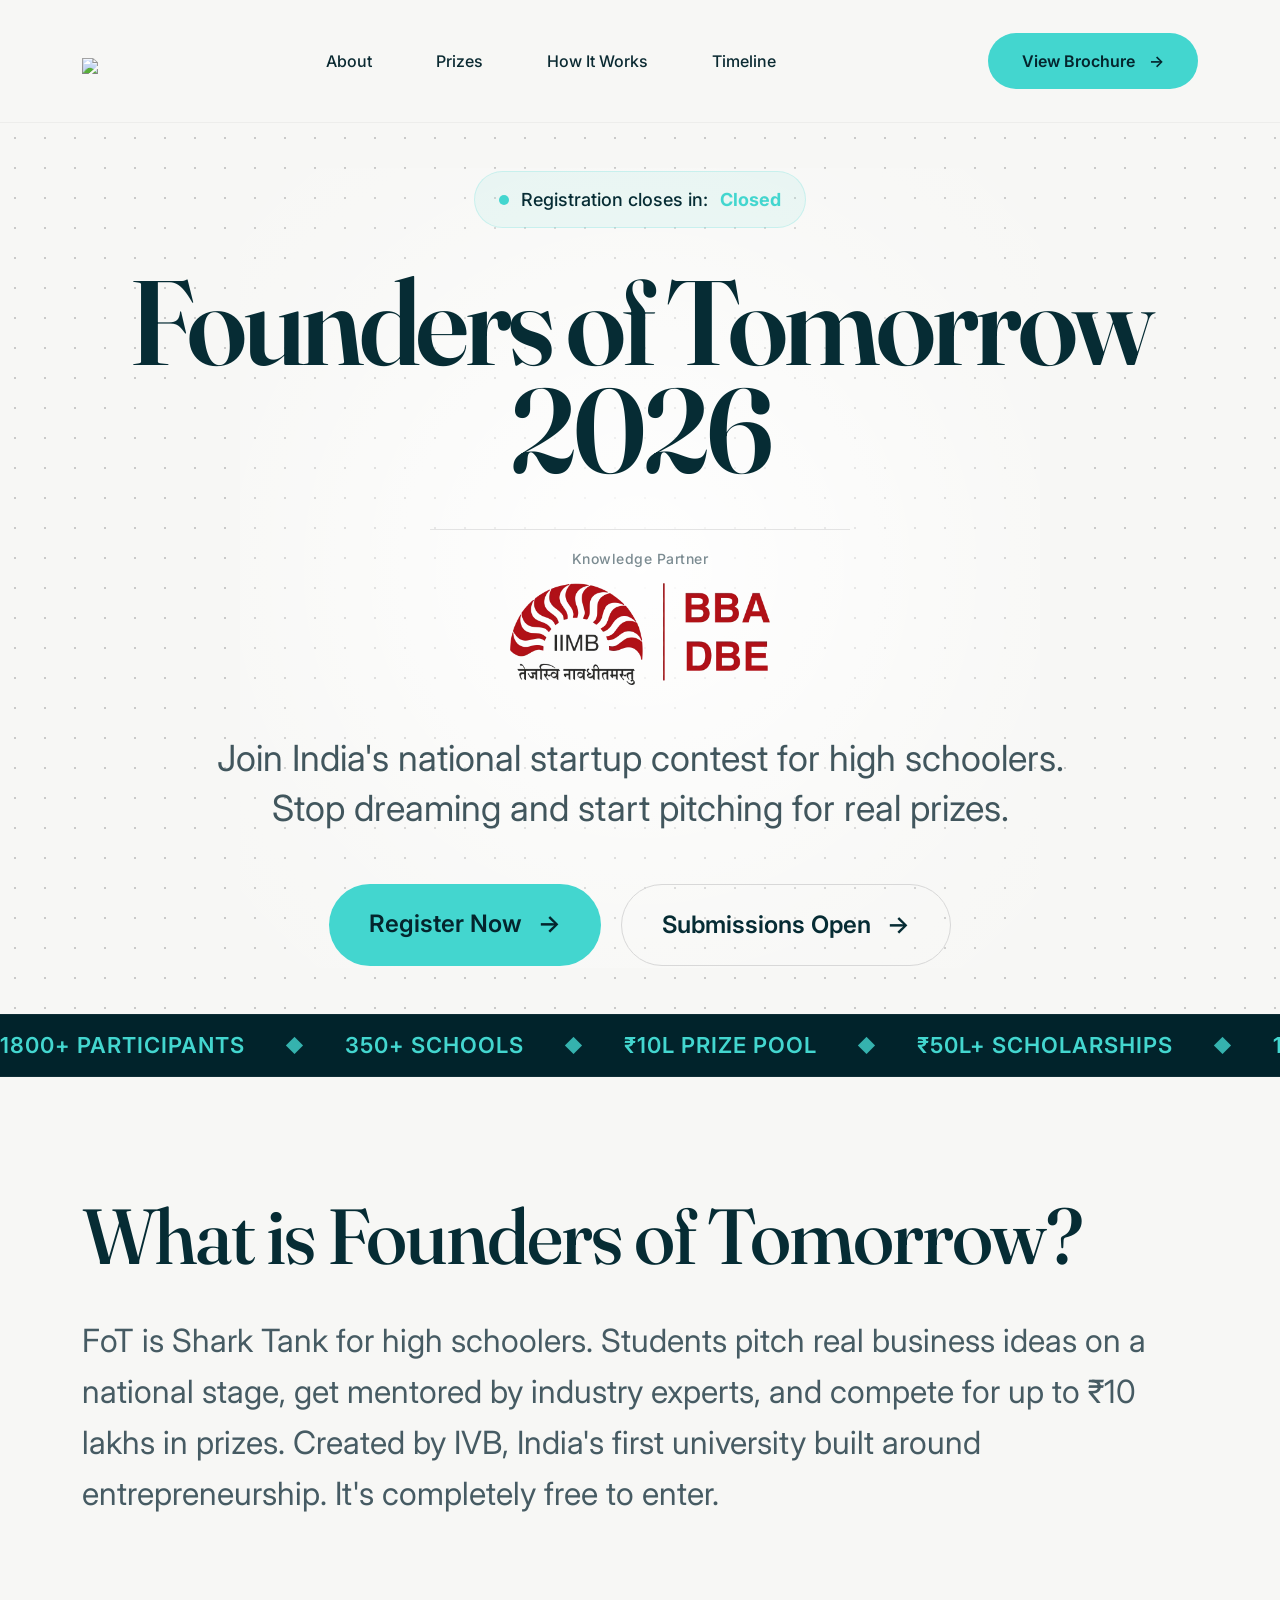
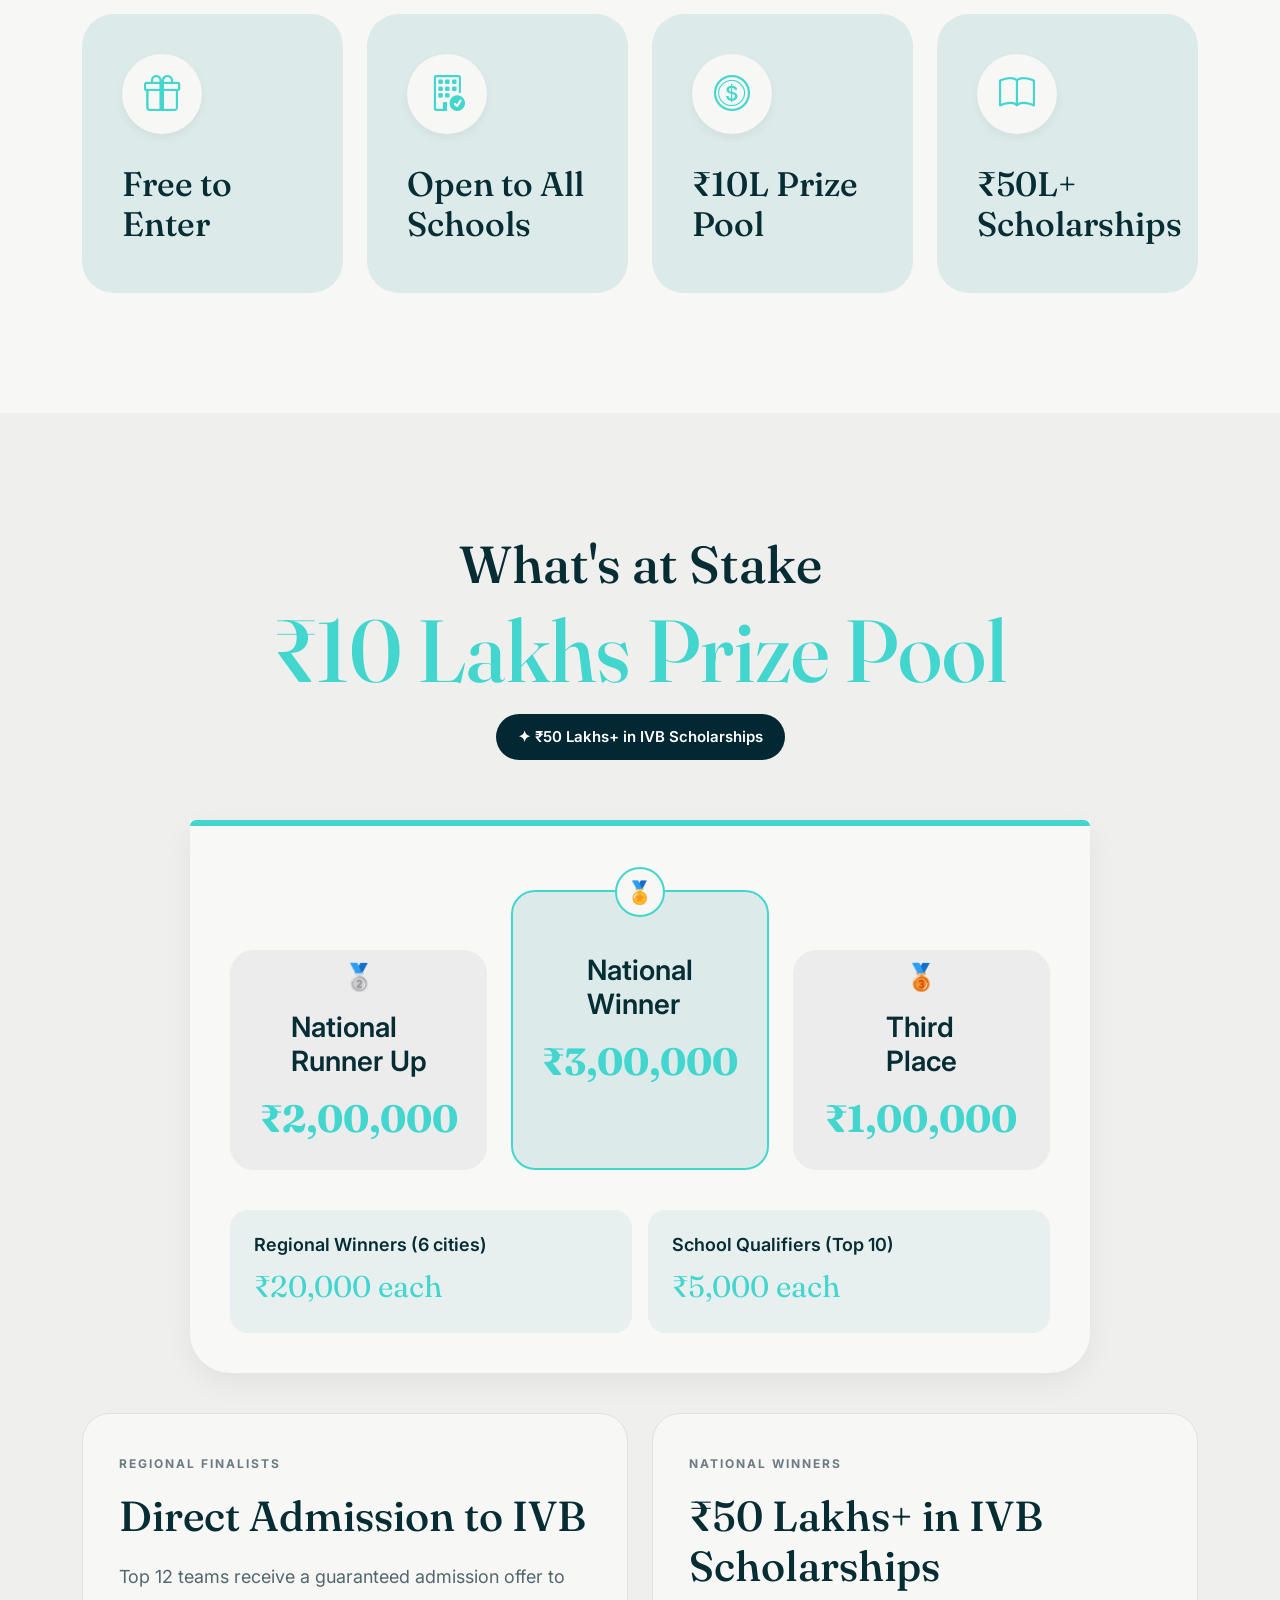
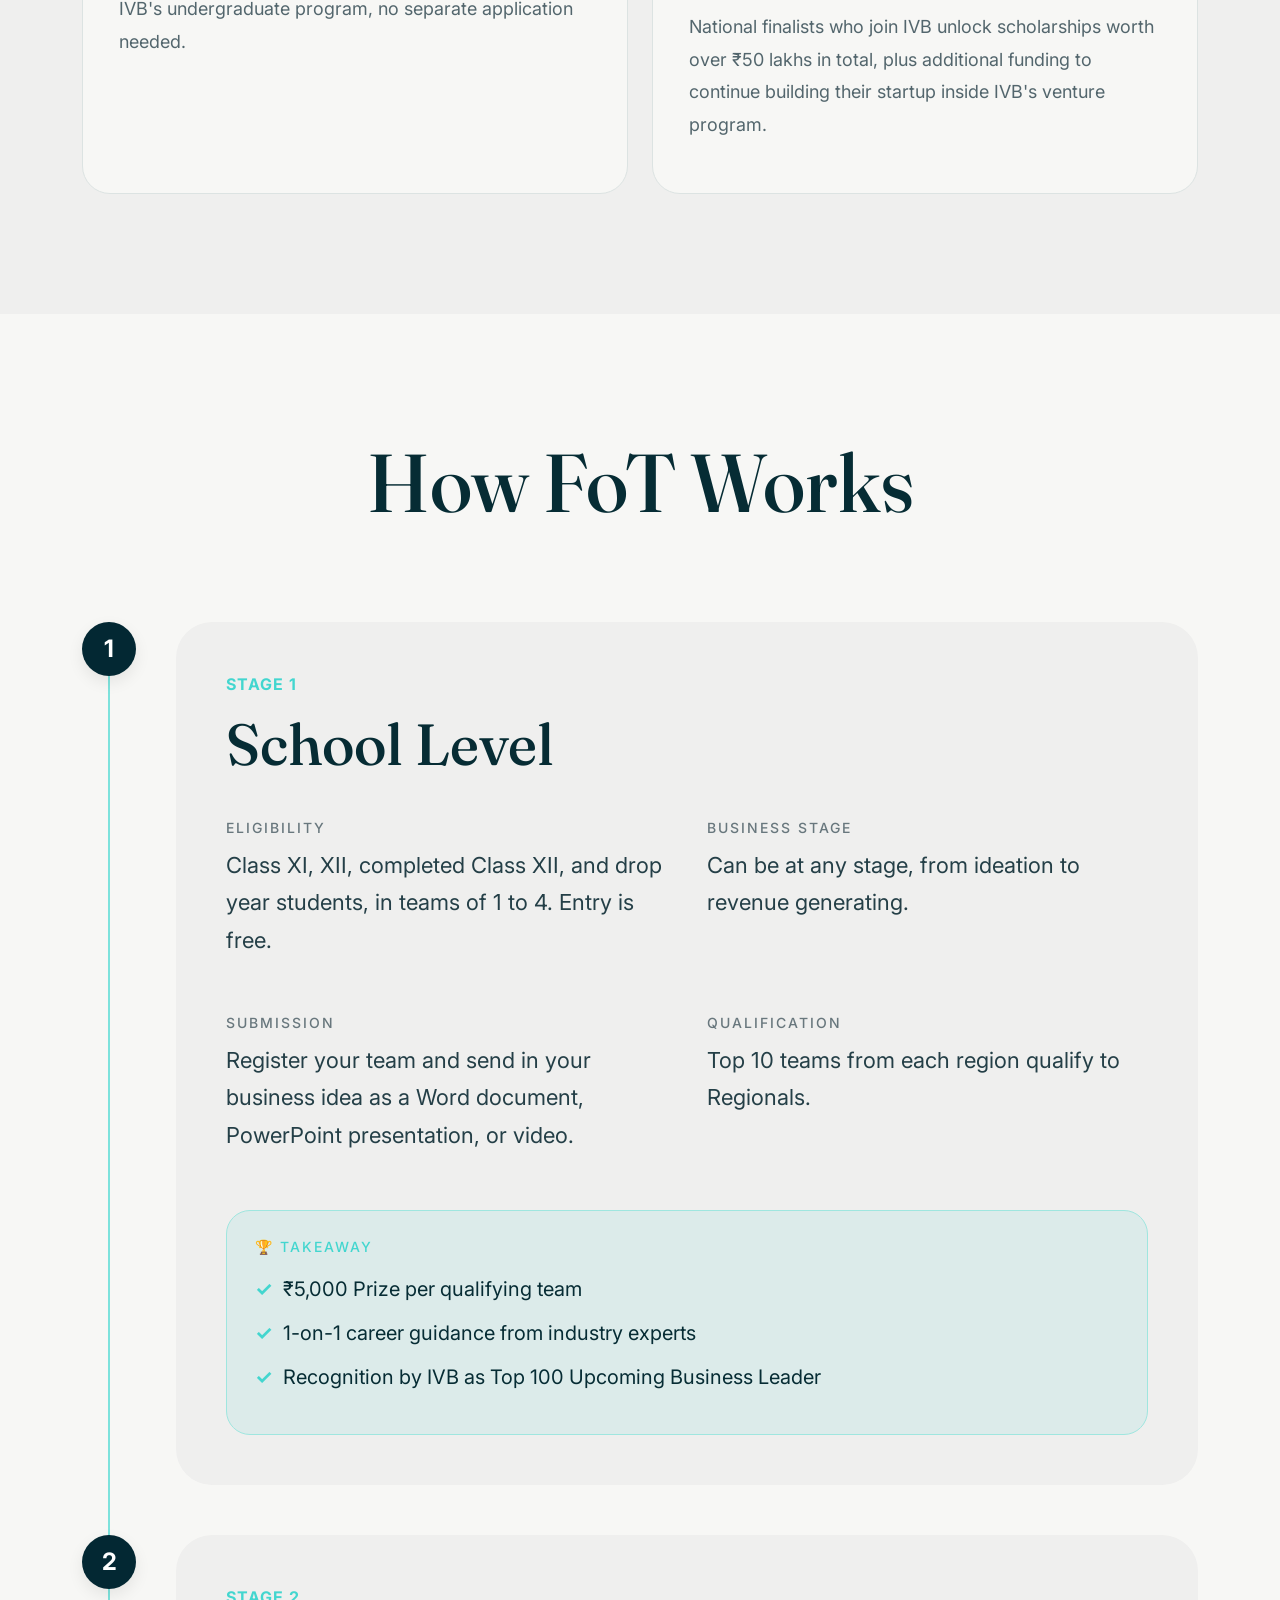
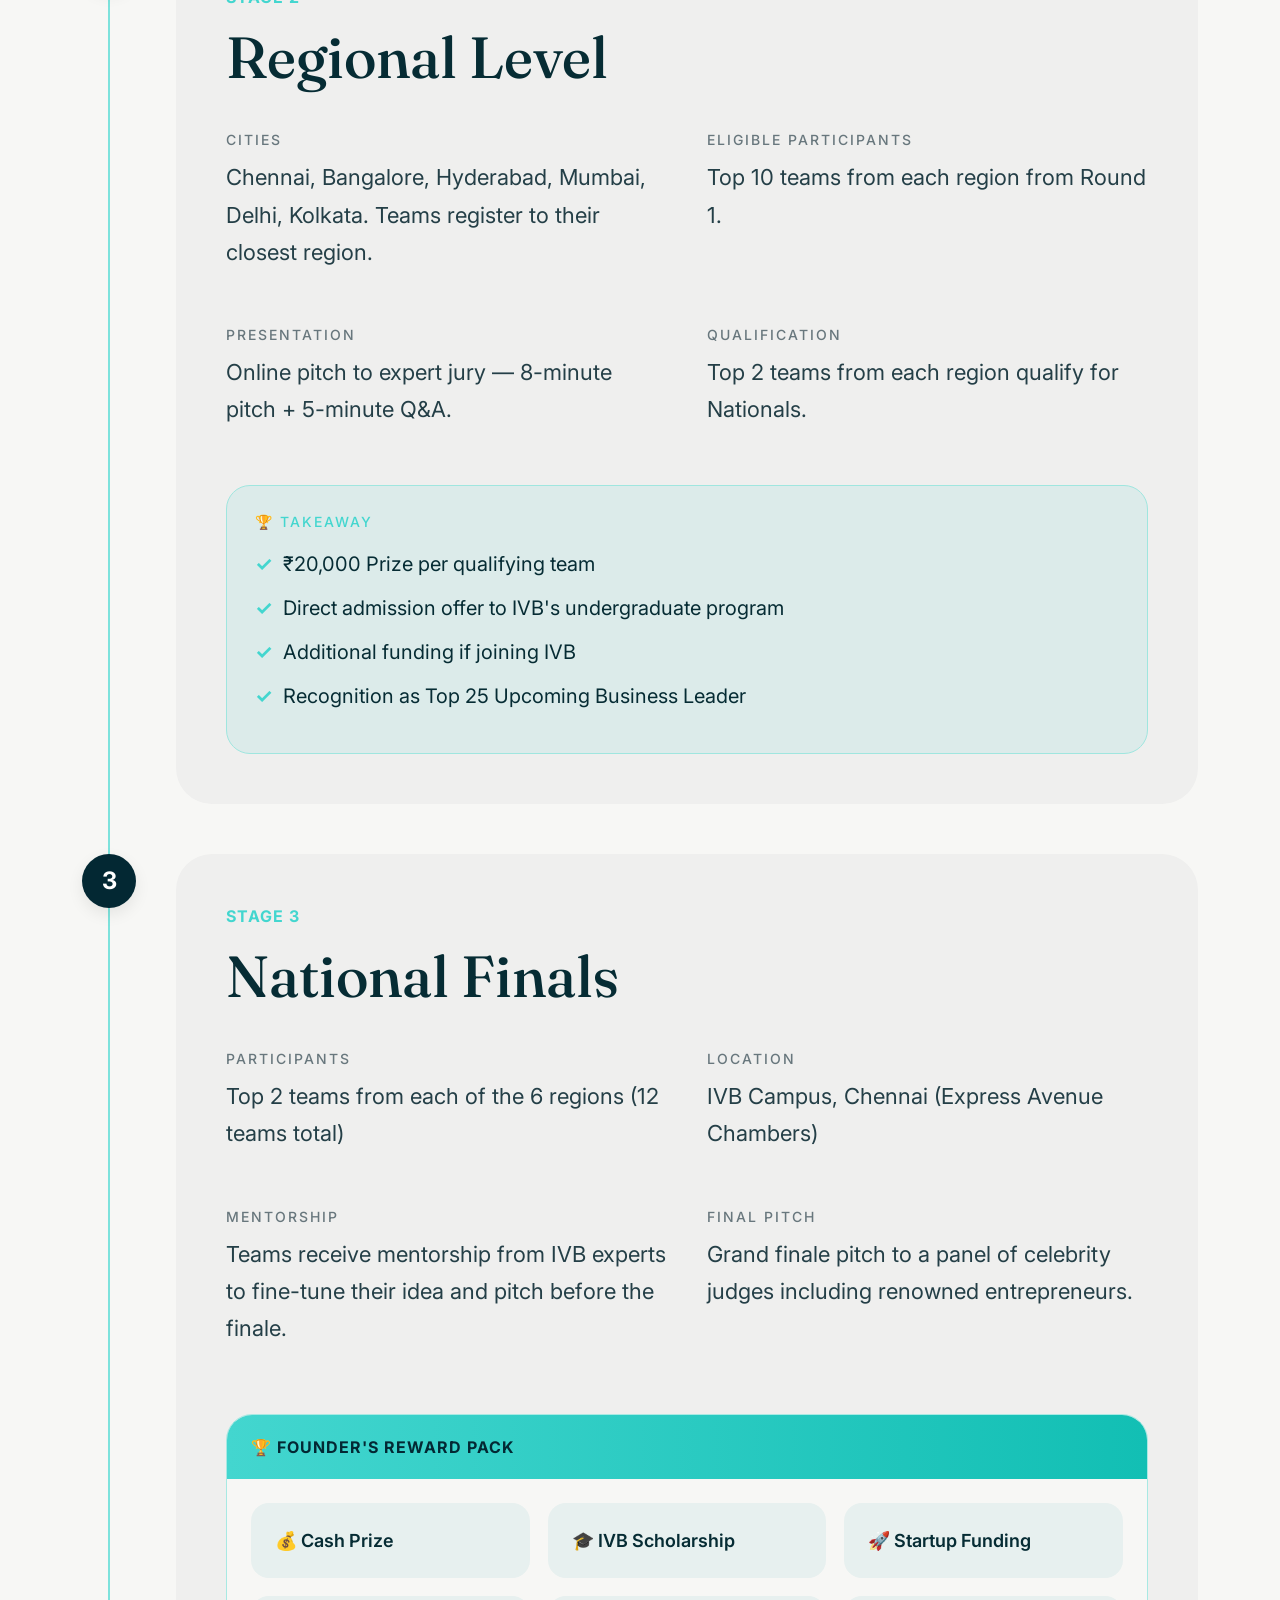
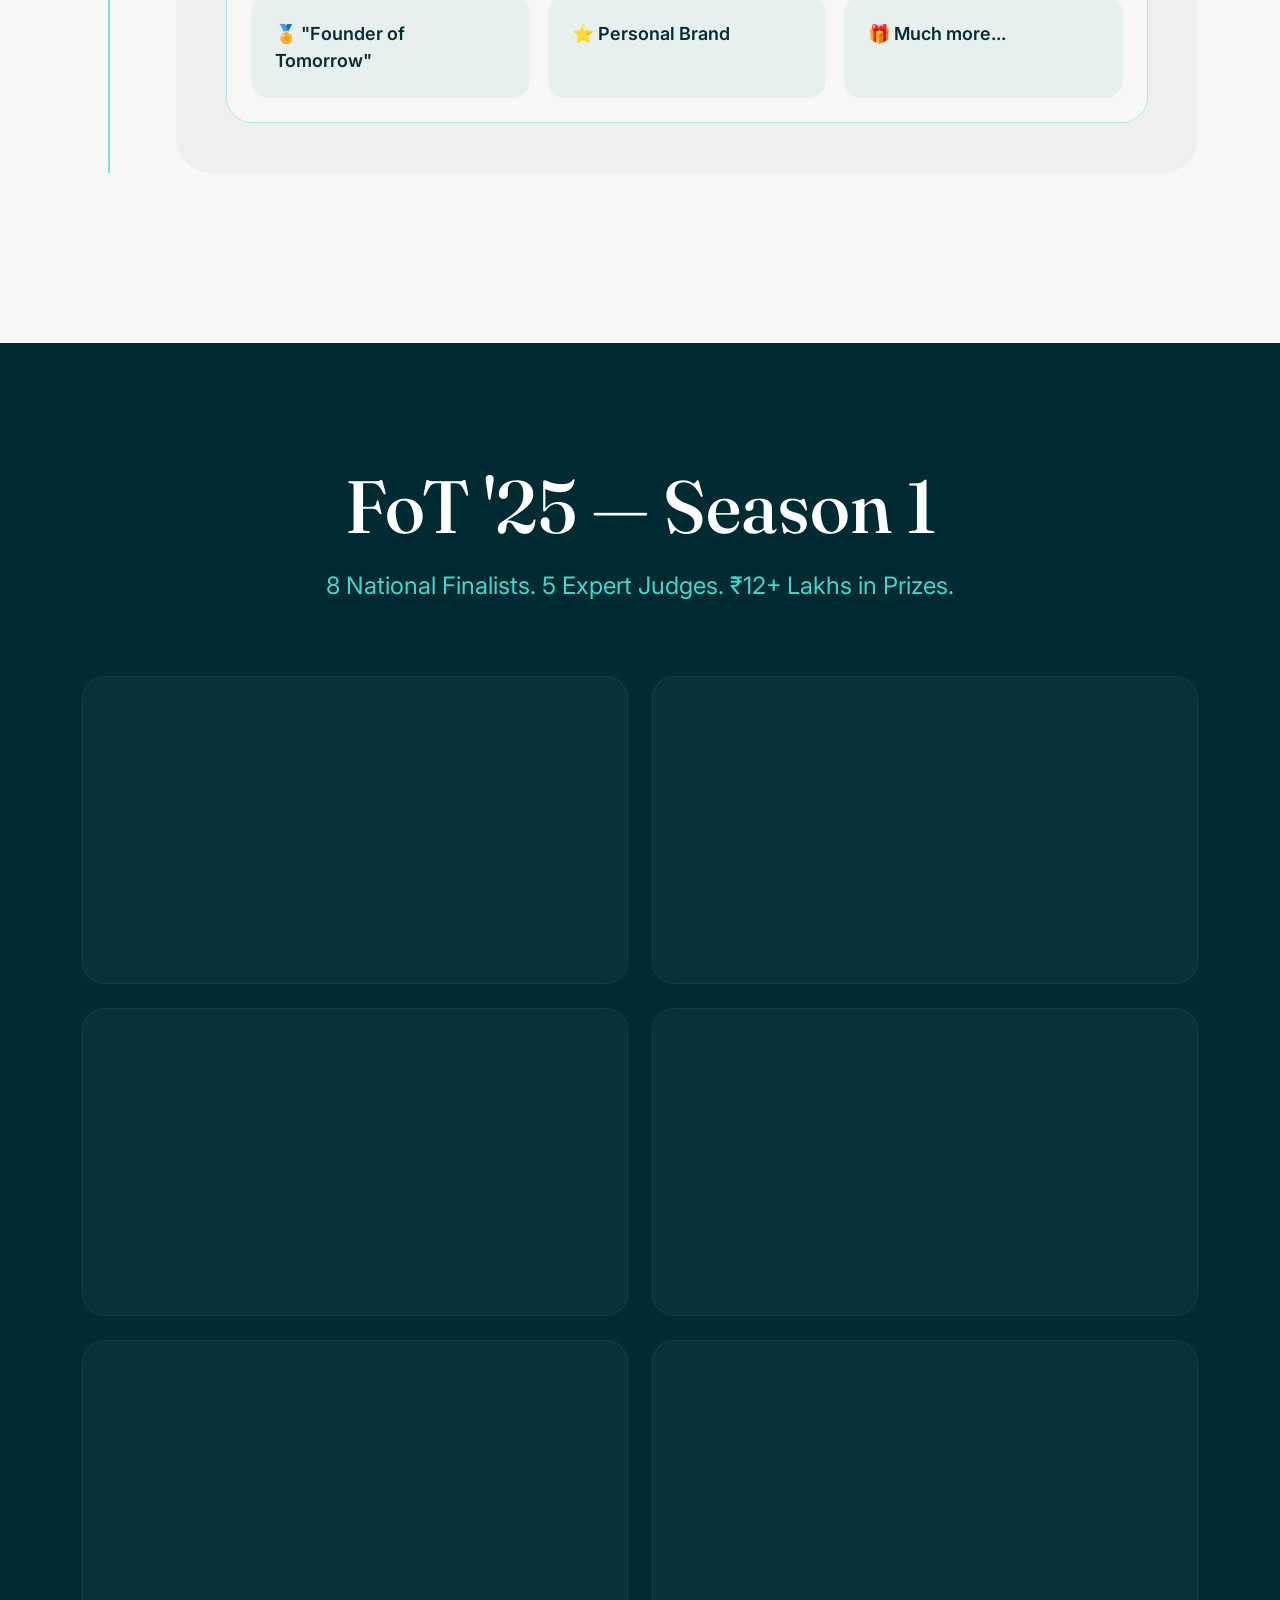
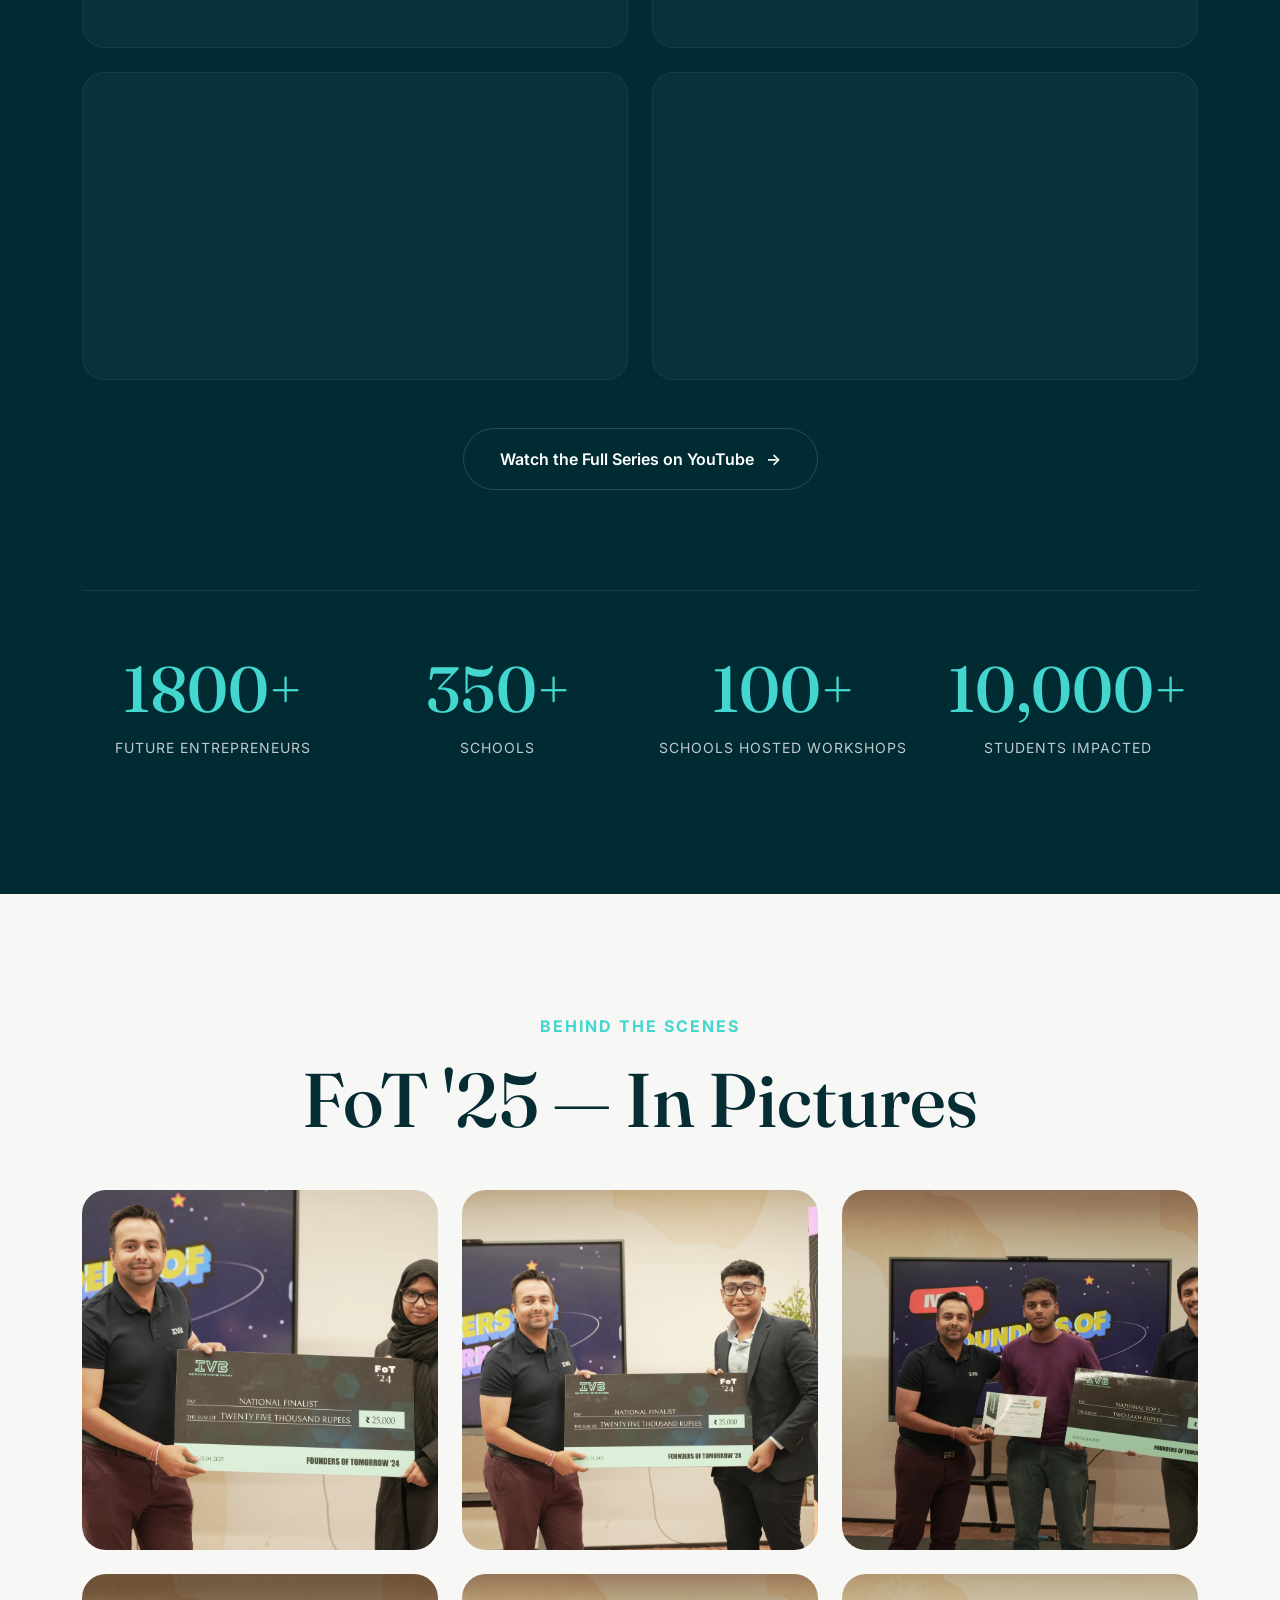
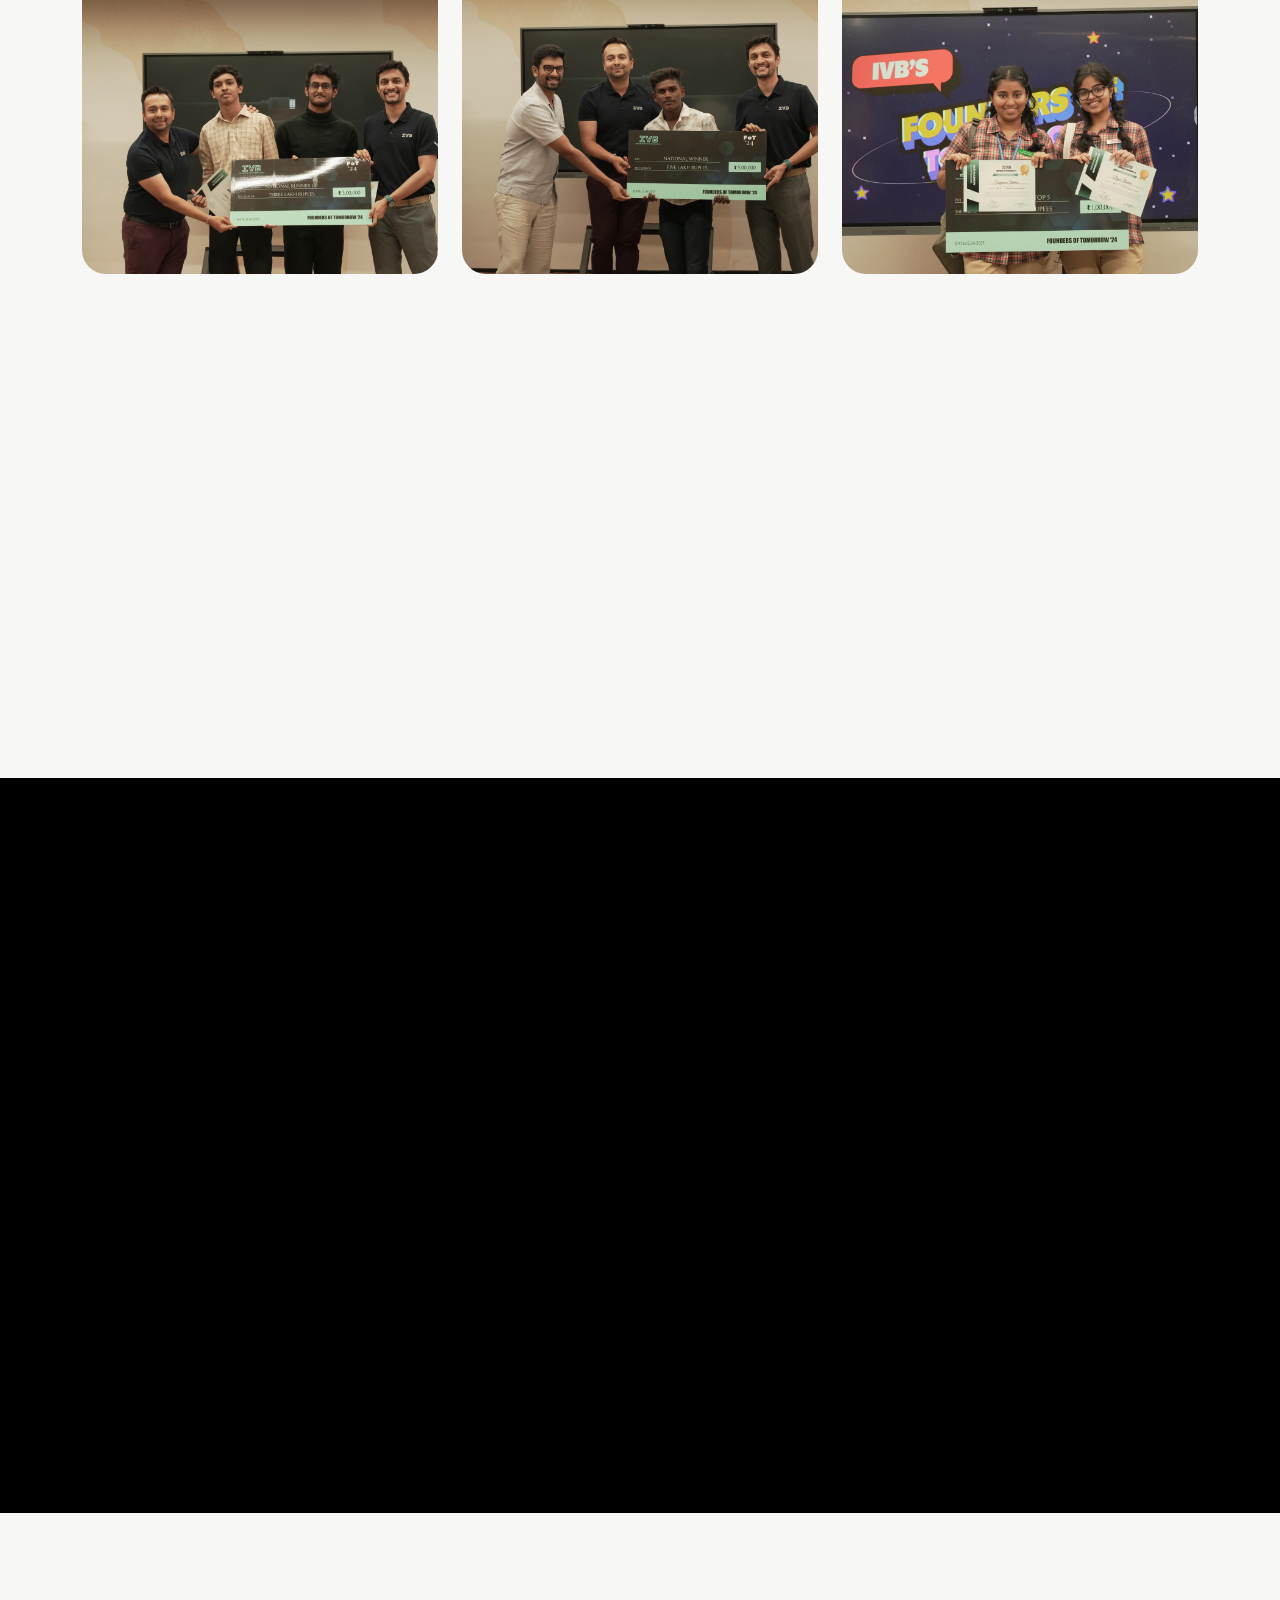
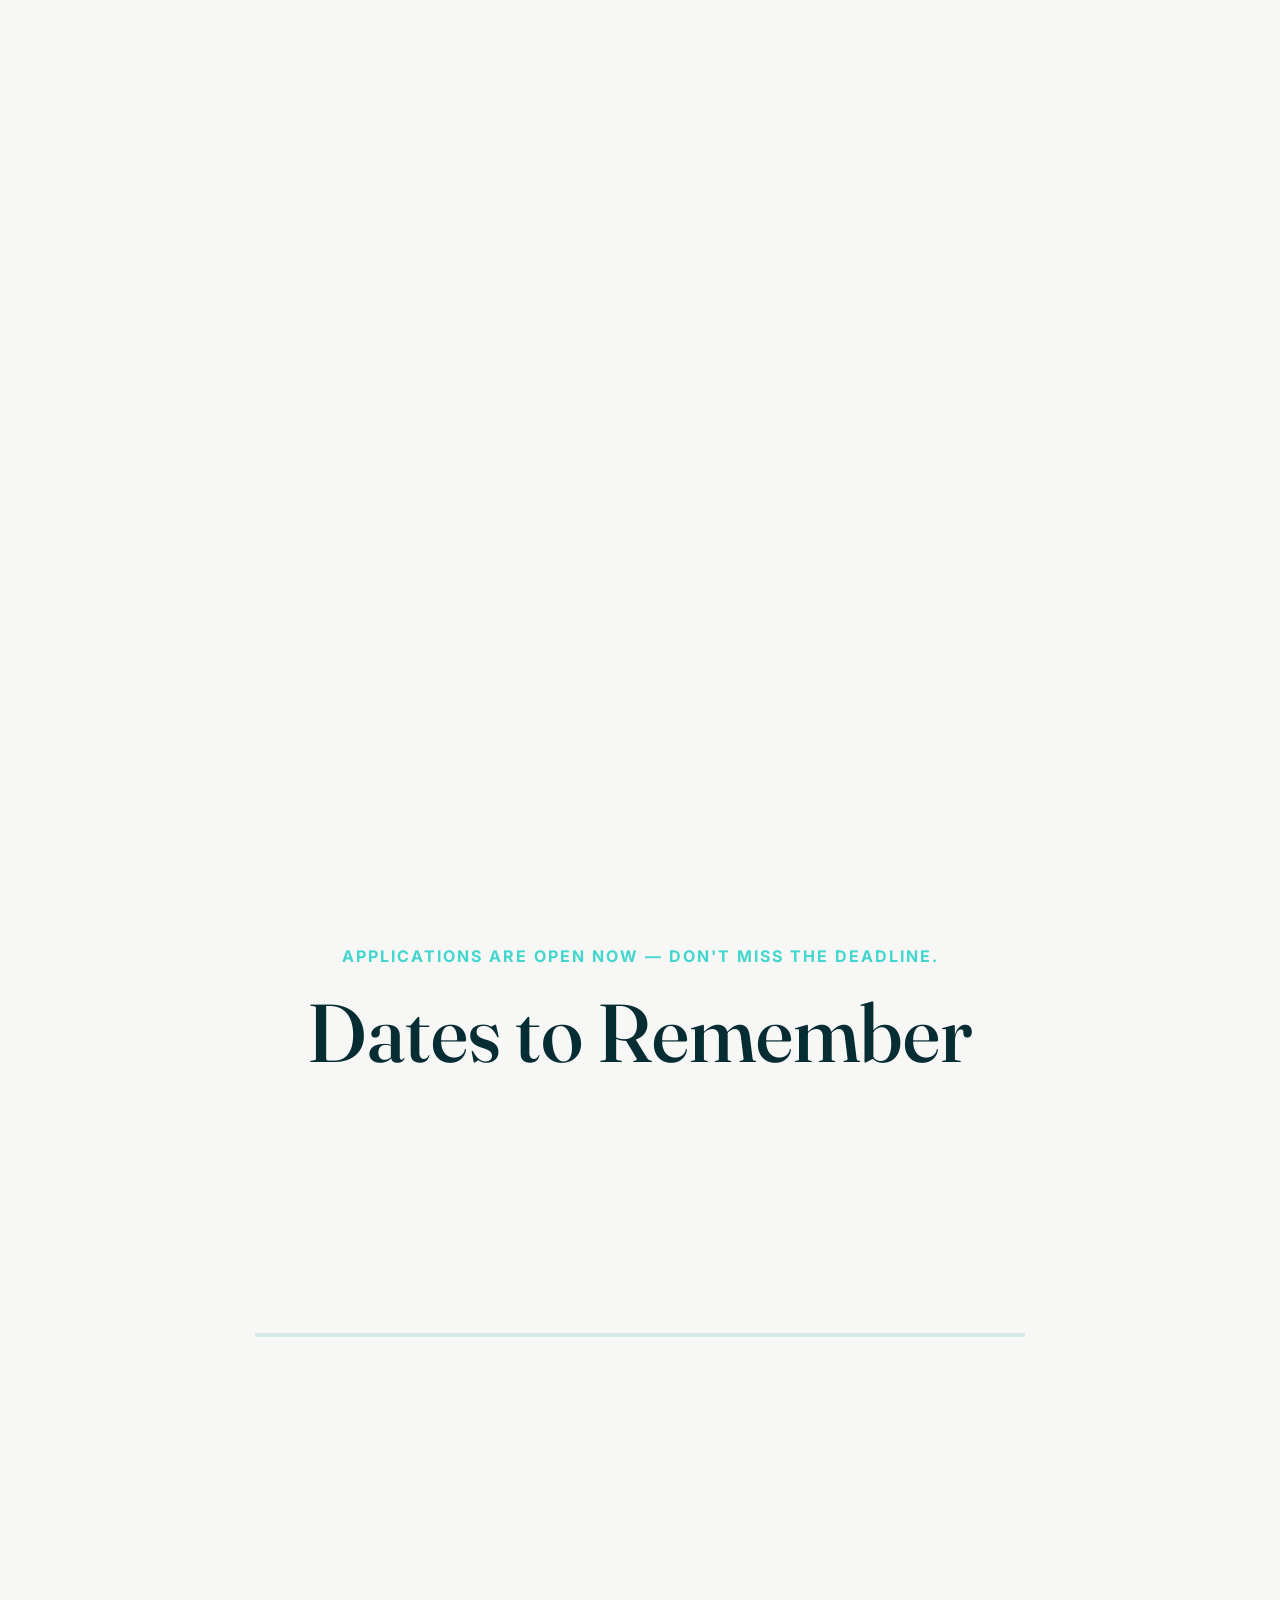
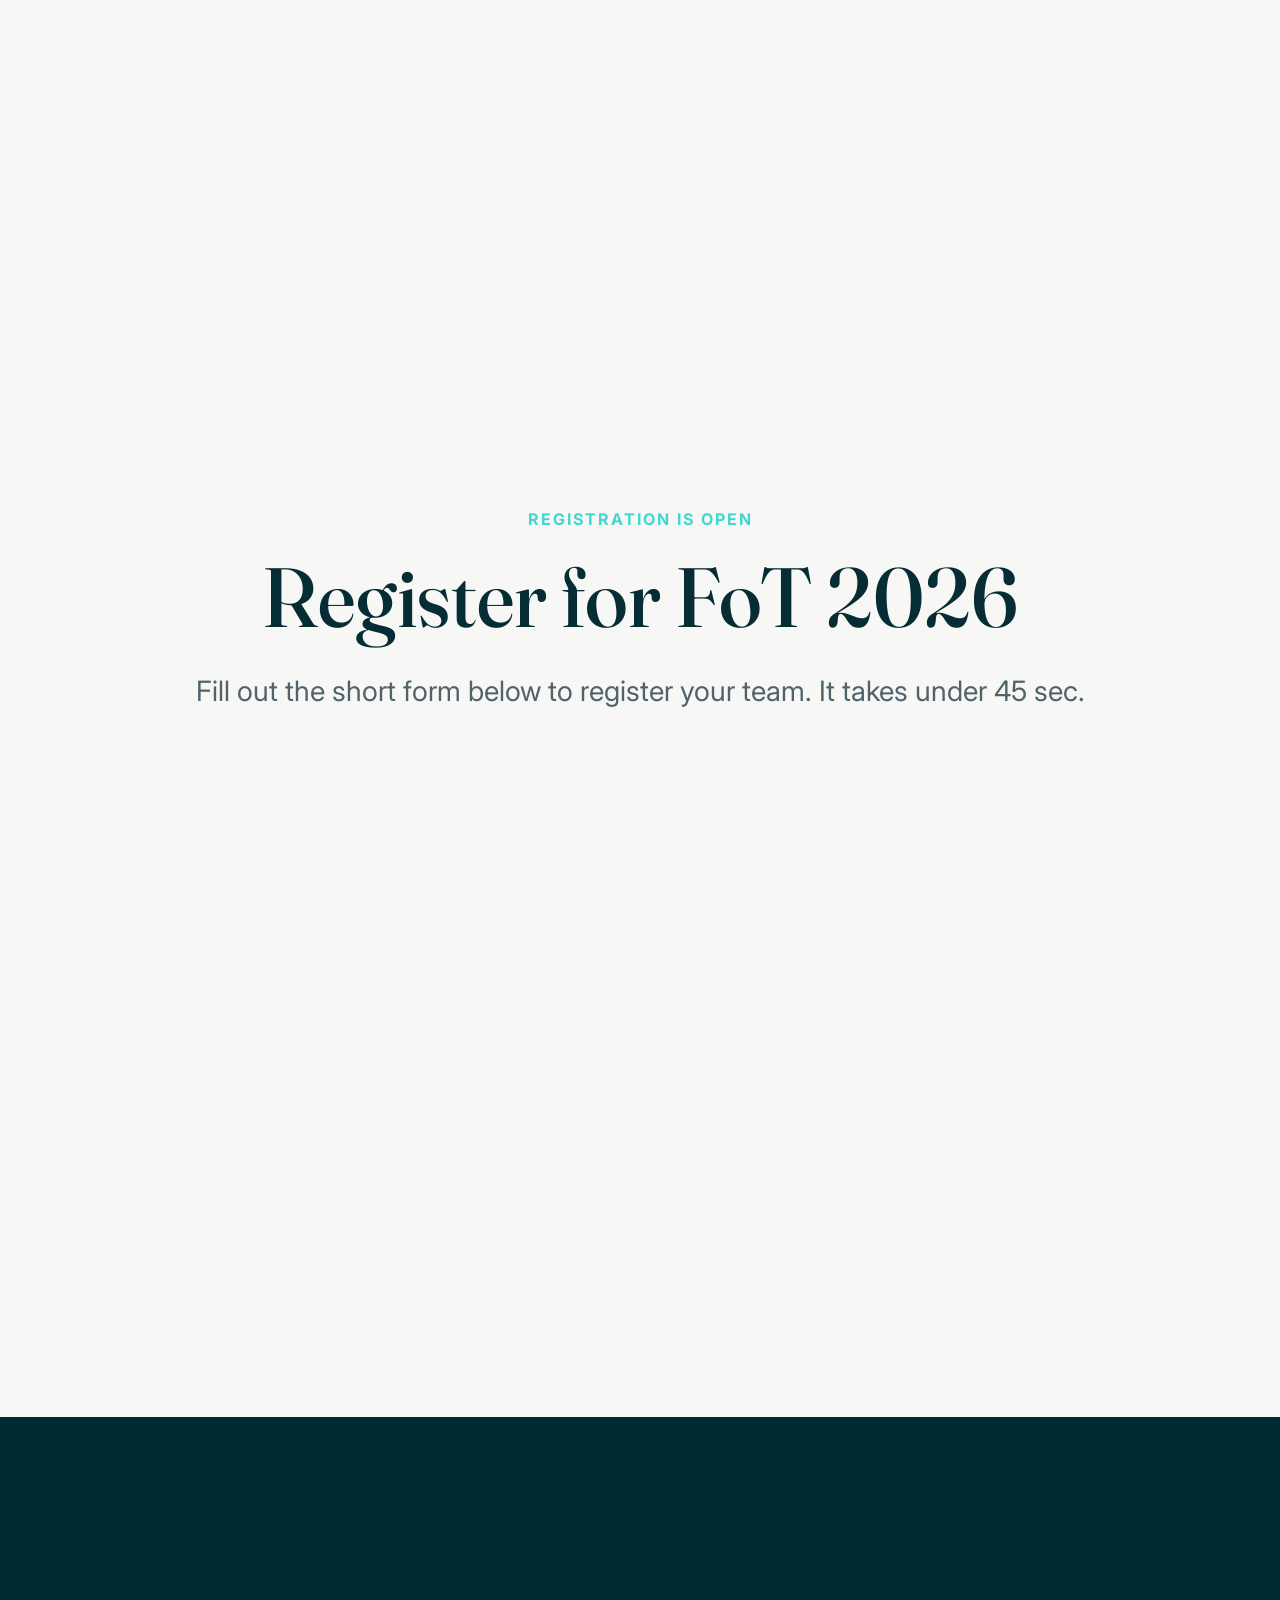
==== commit 6af2e2c3: "rearrangmenets with padding issues esolved" ====
--- a/index.html
+++ b/index.html
@@ -87,11 +87,11 @@
   </nav>
 
   <!-- ================= HERO ================= -->
-  <section class="hero-section">
+  <section class="hero-section py-md-5 py-3">
 
     <div class="hero-overlay"></div>
 
-    <div class="container py-5 py-md-0">
+    <div class="container">
 
       <!-- Badge -->
       <div class="hero-badge">
@@ -104,7 +104,7 @@
       <h1 class="hero-title">
         Founders of Tomorrow <br> 2026
       </h1>
-      <div class="knowledge-partner">
+      <div class="knowledge-partner pb-5">
 
         <div class="partner-divider"></div>
 
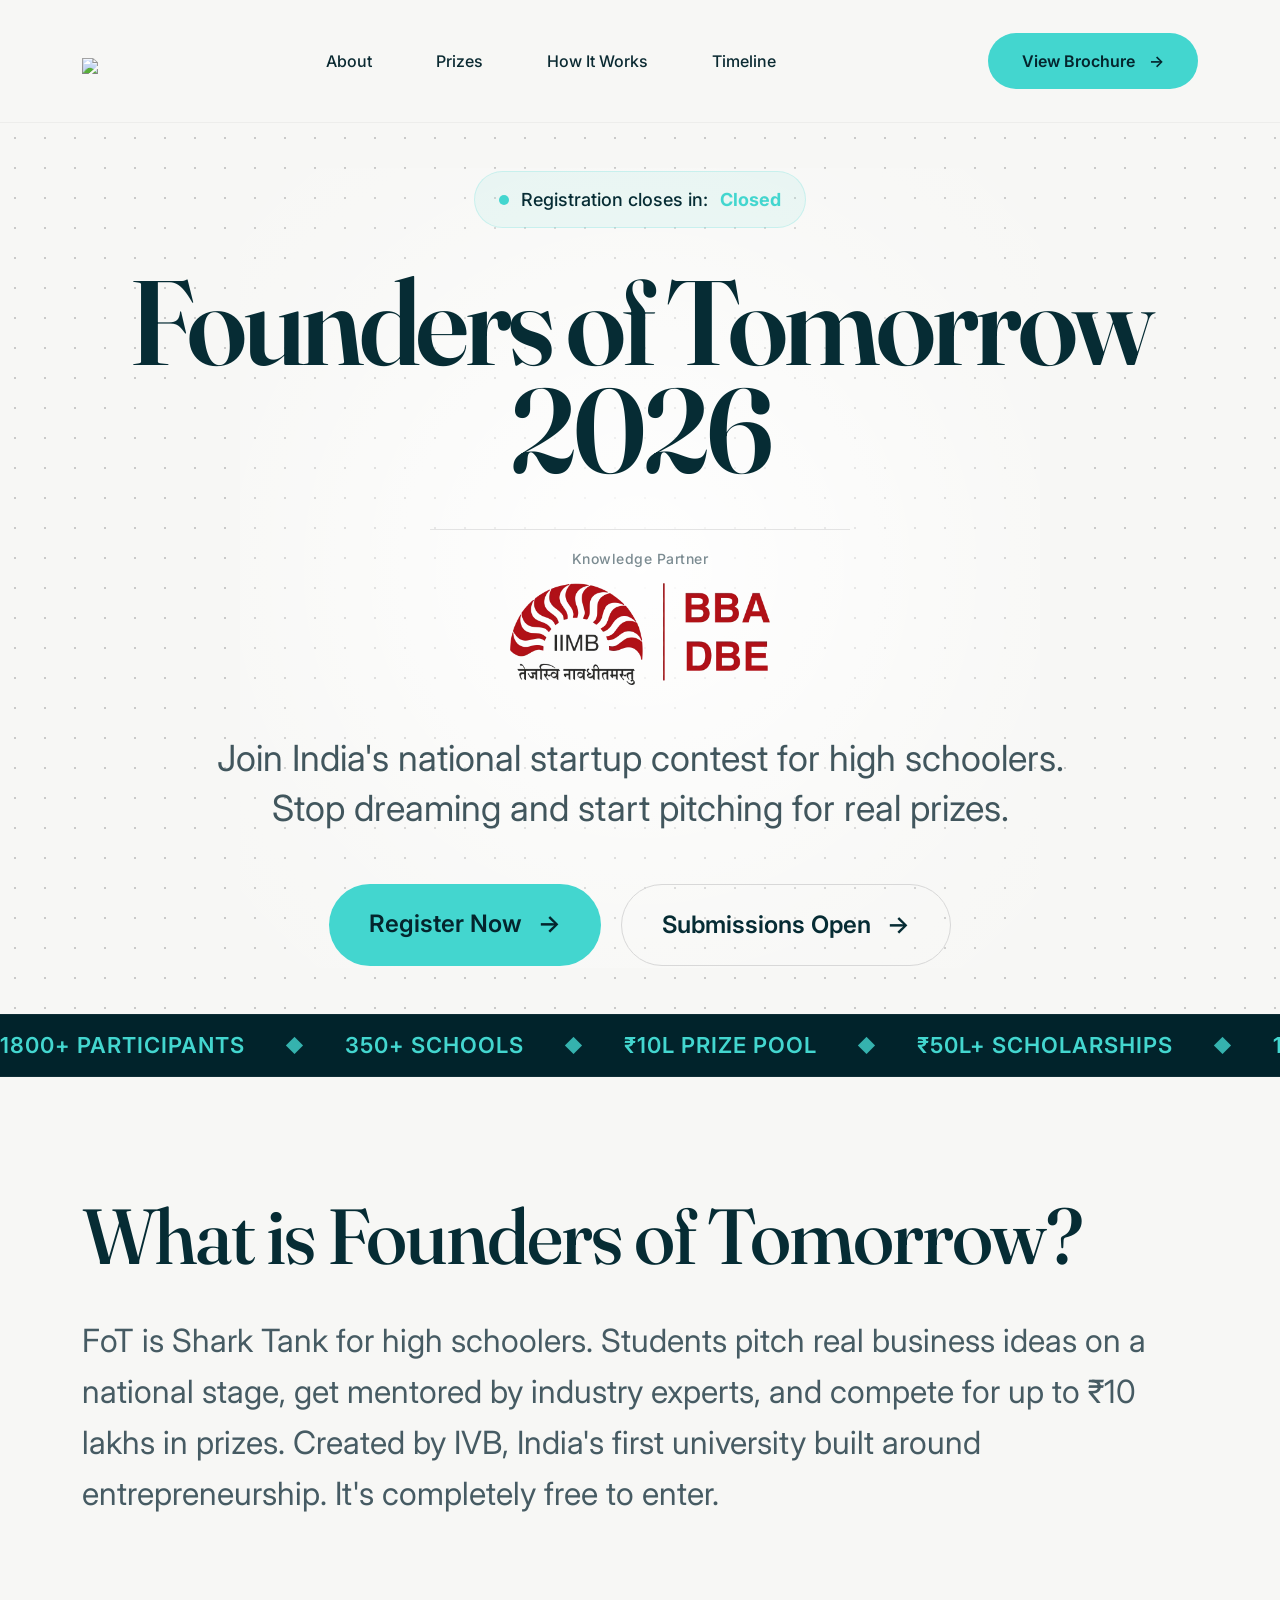
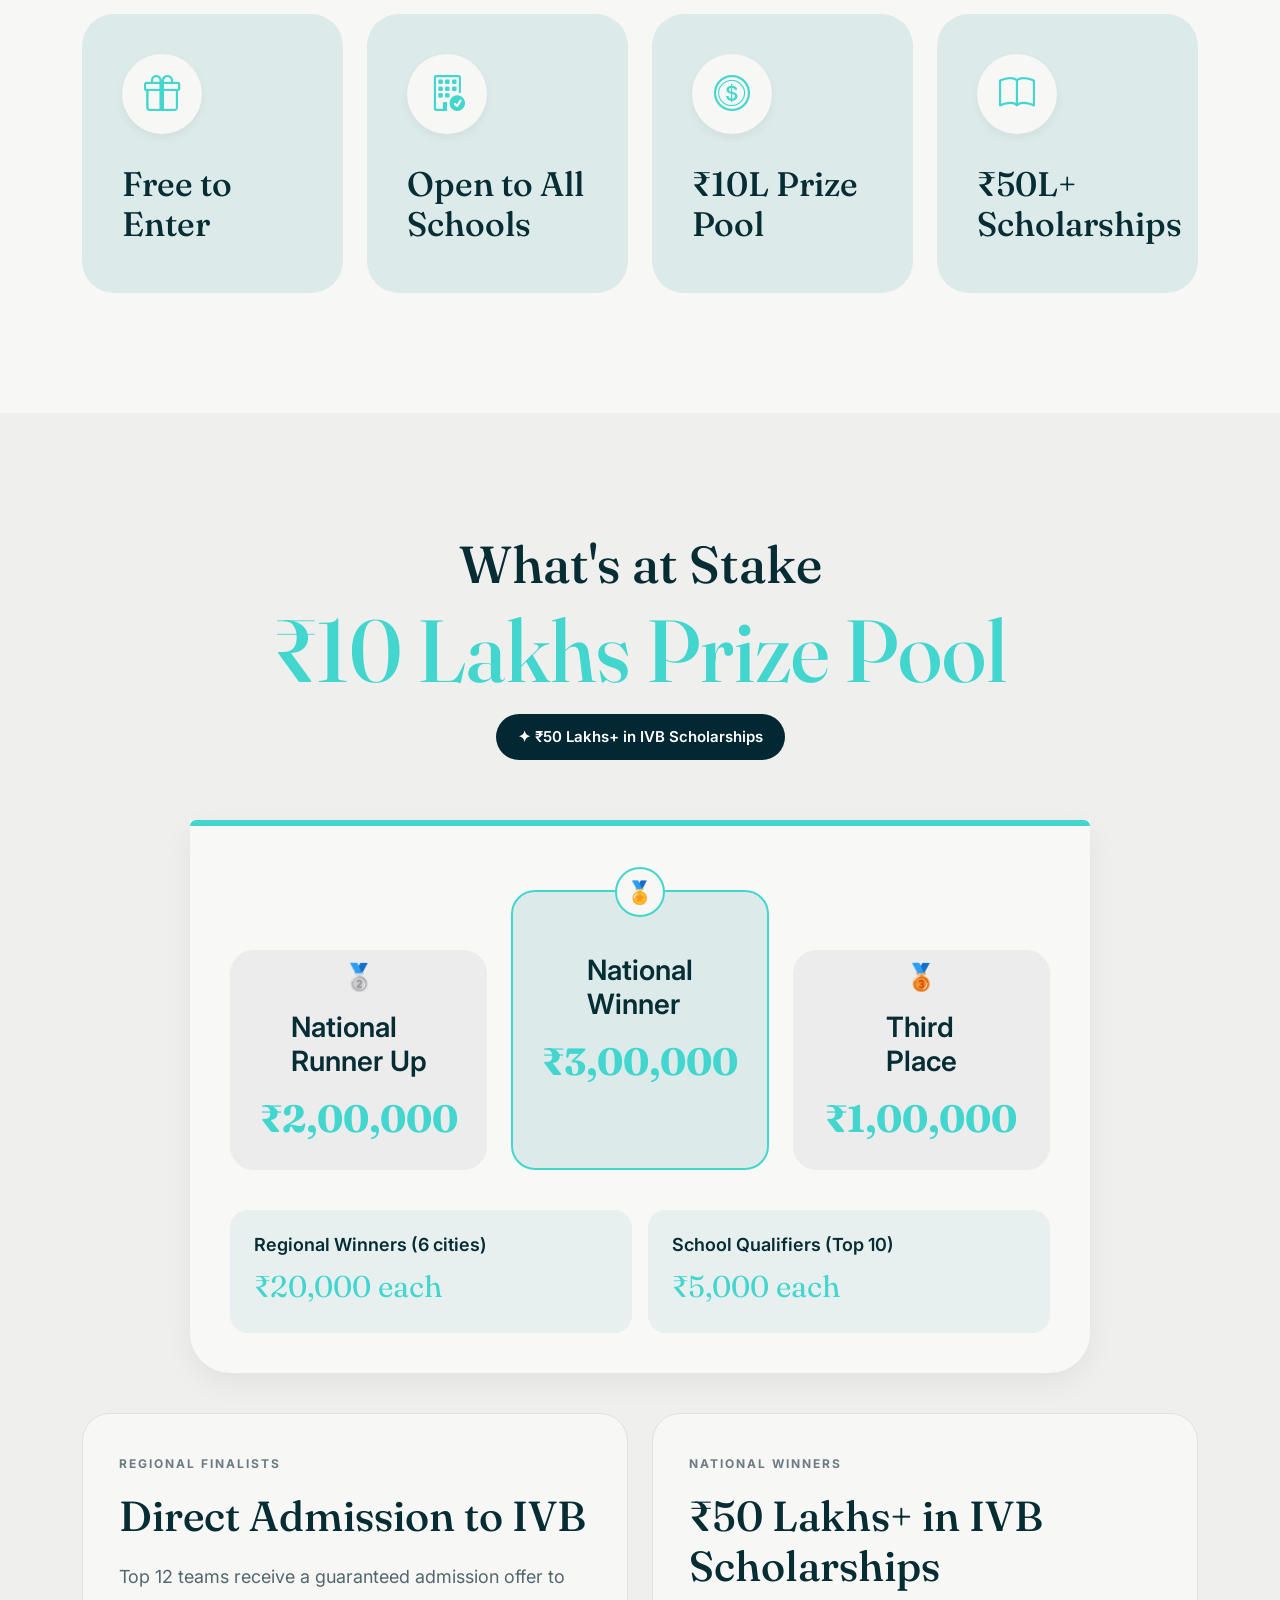
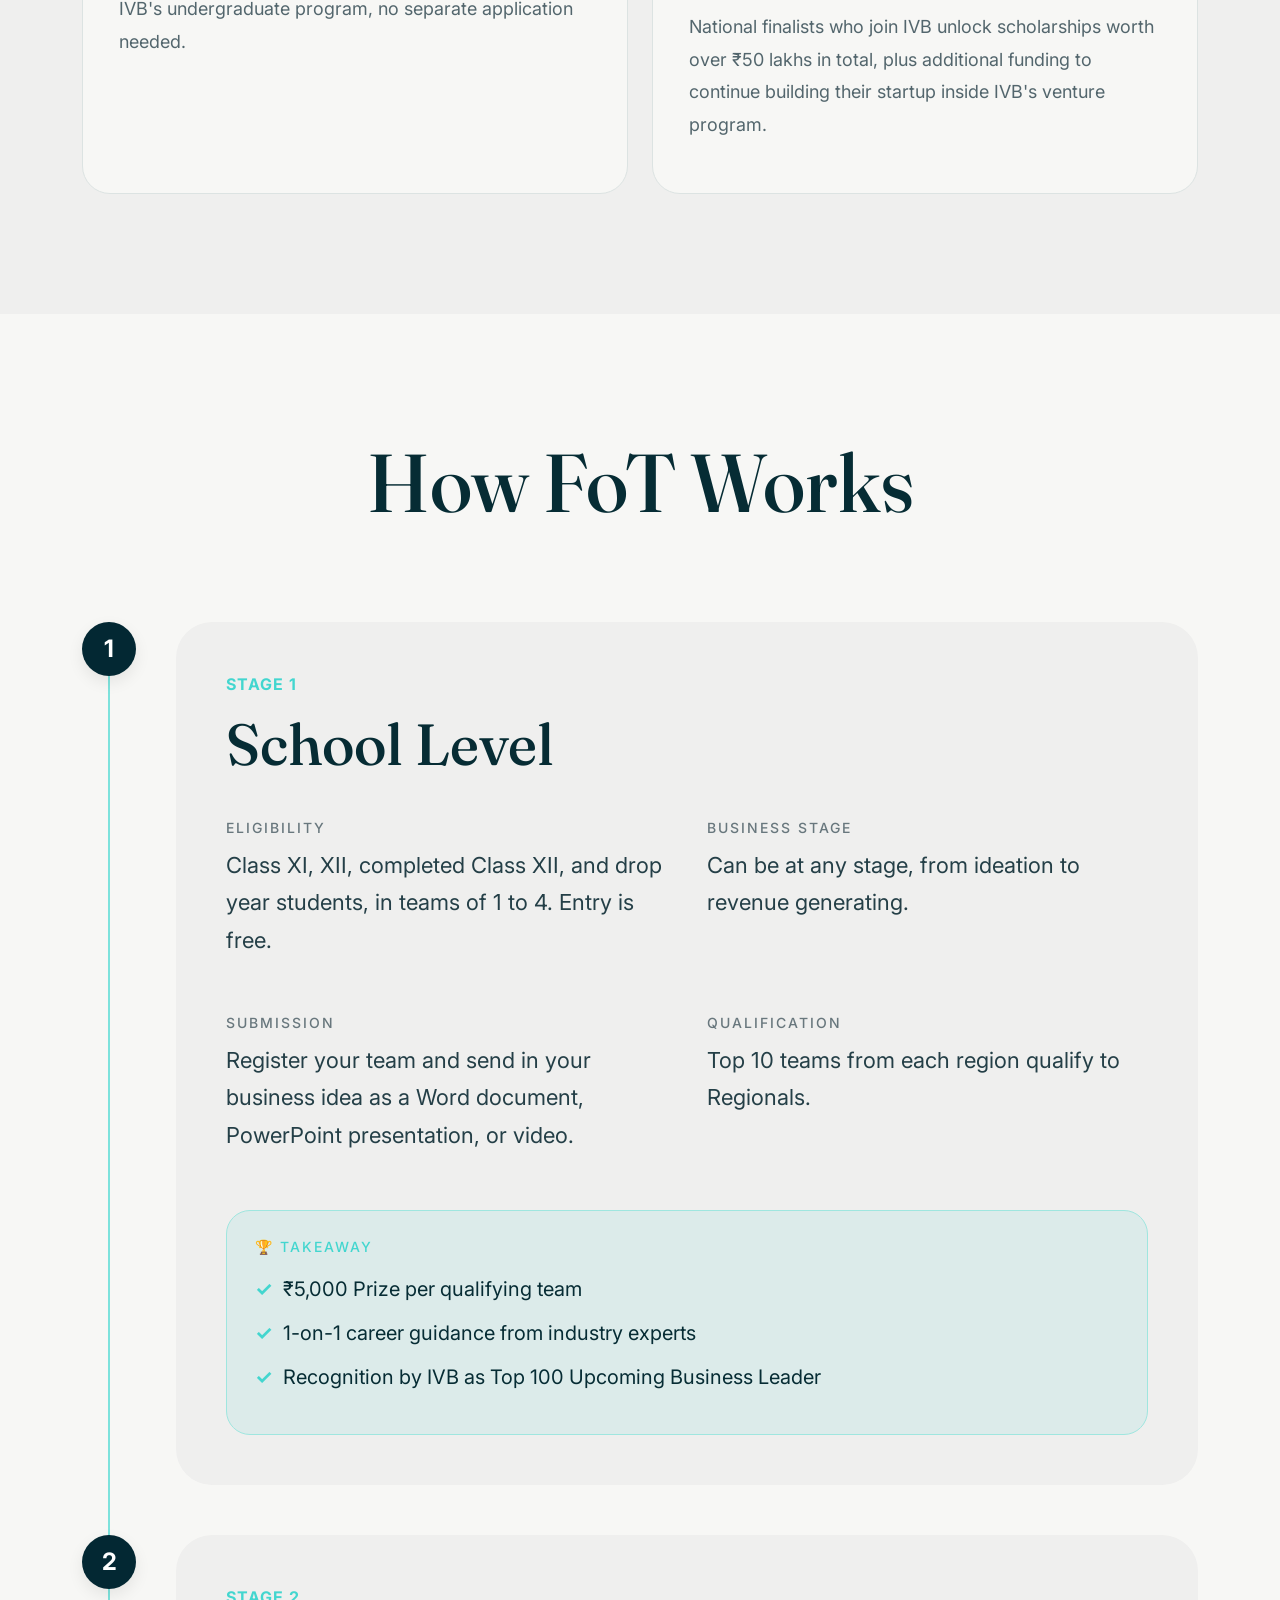
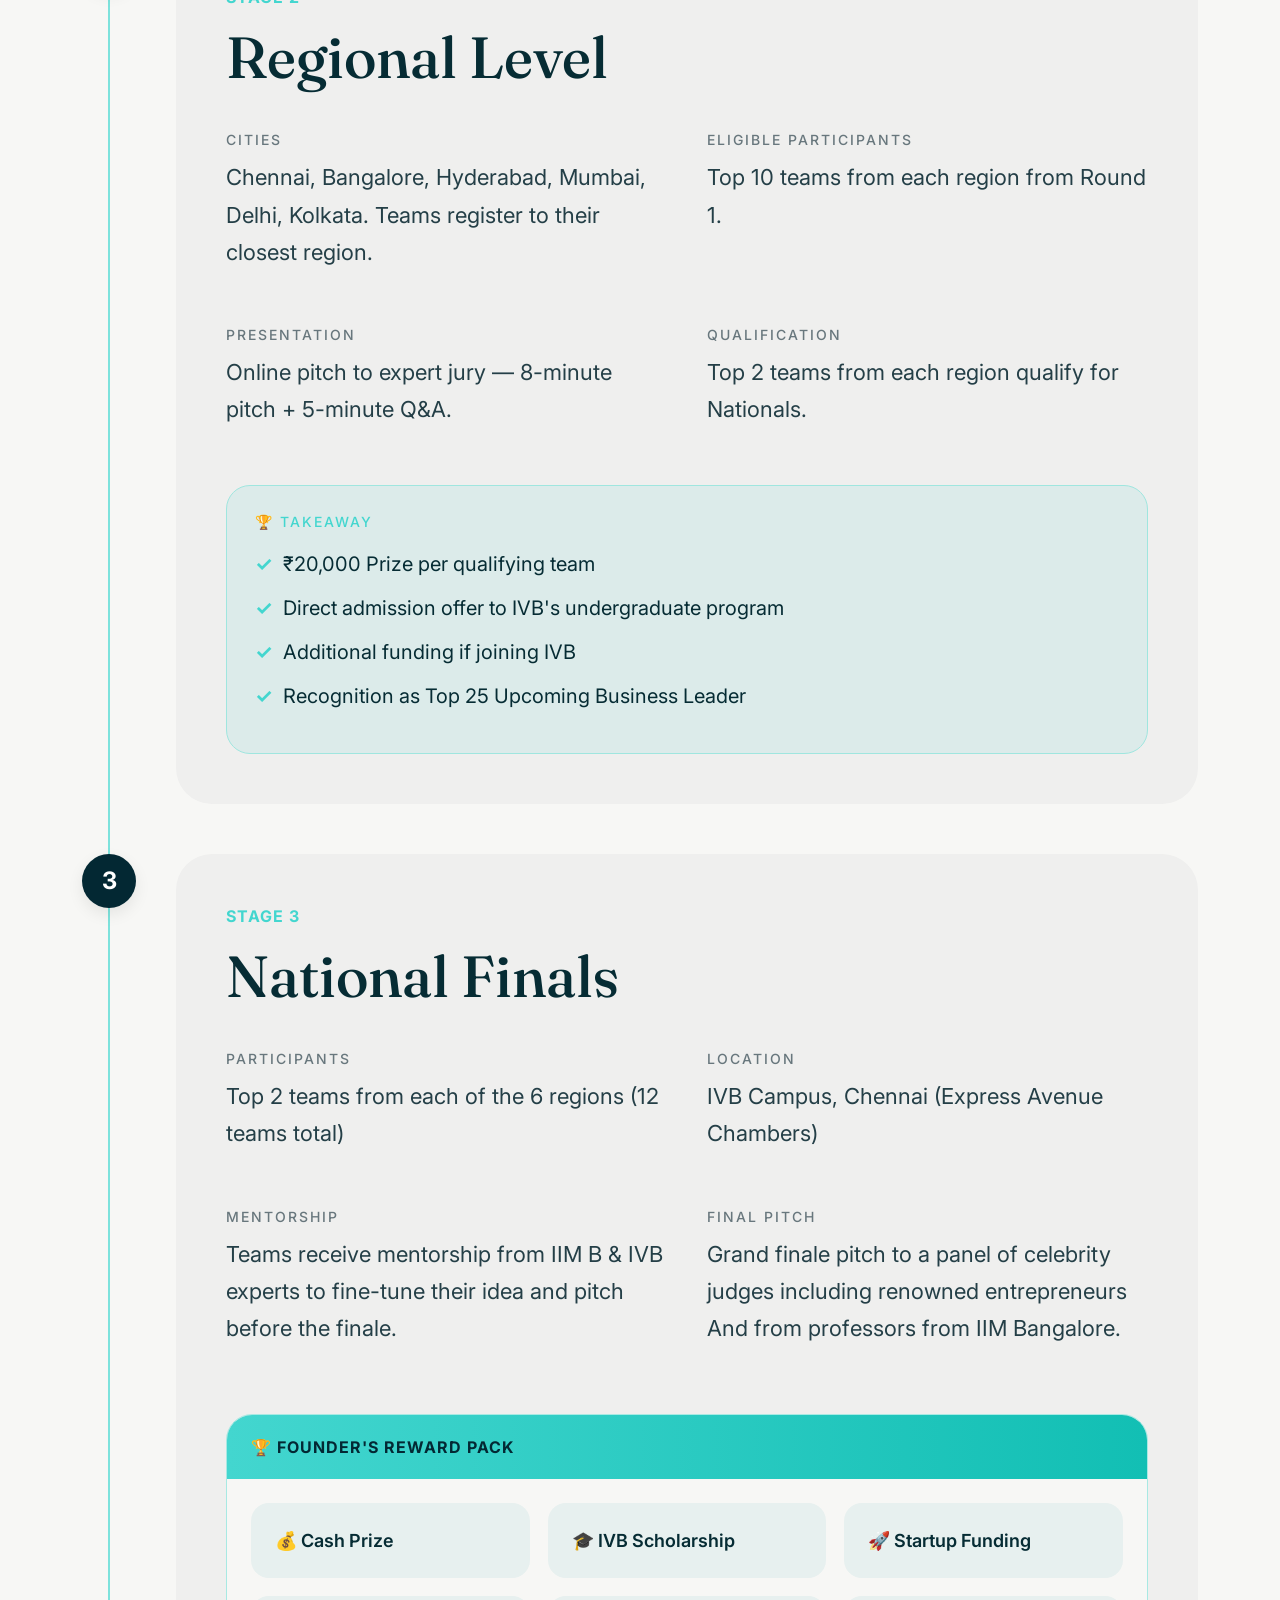
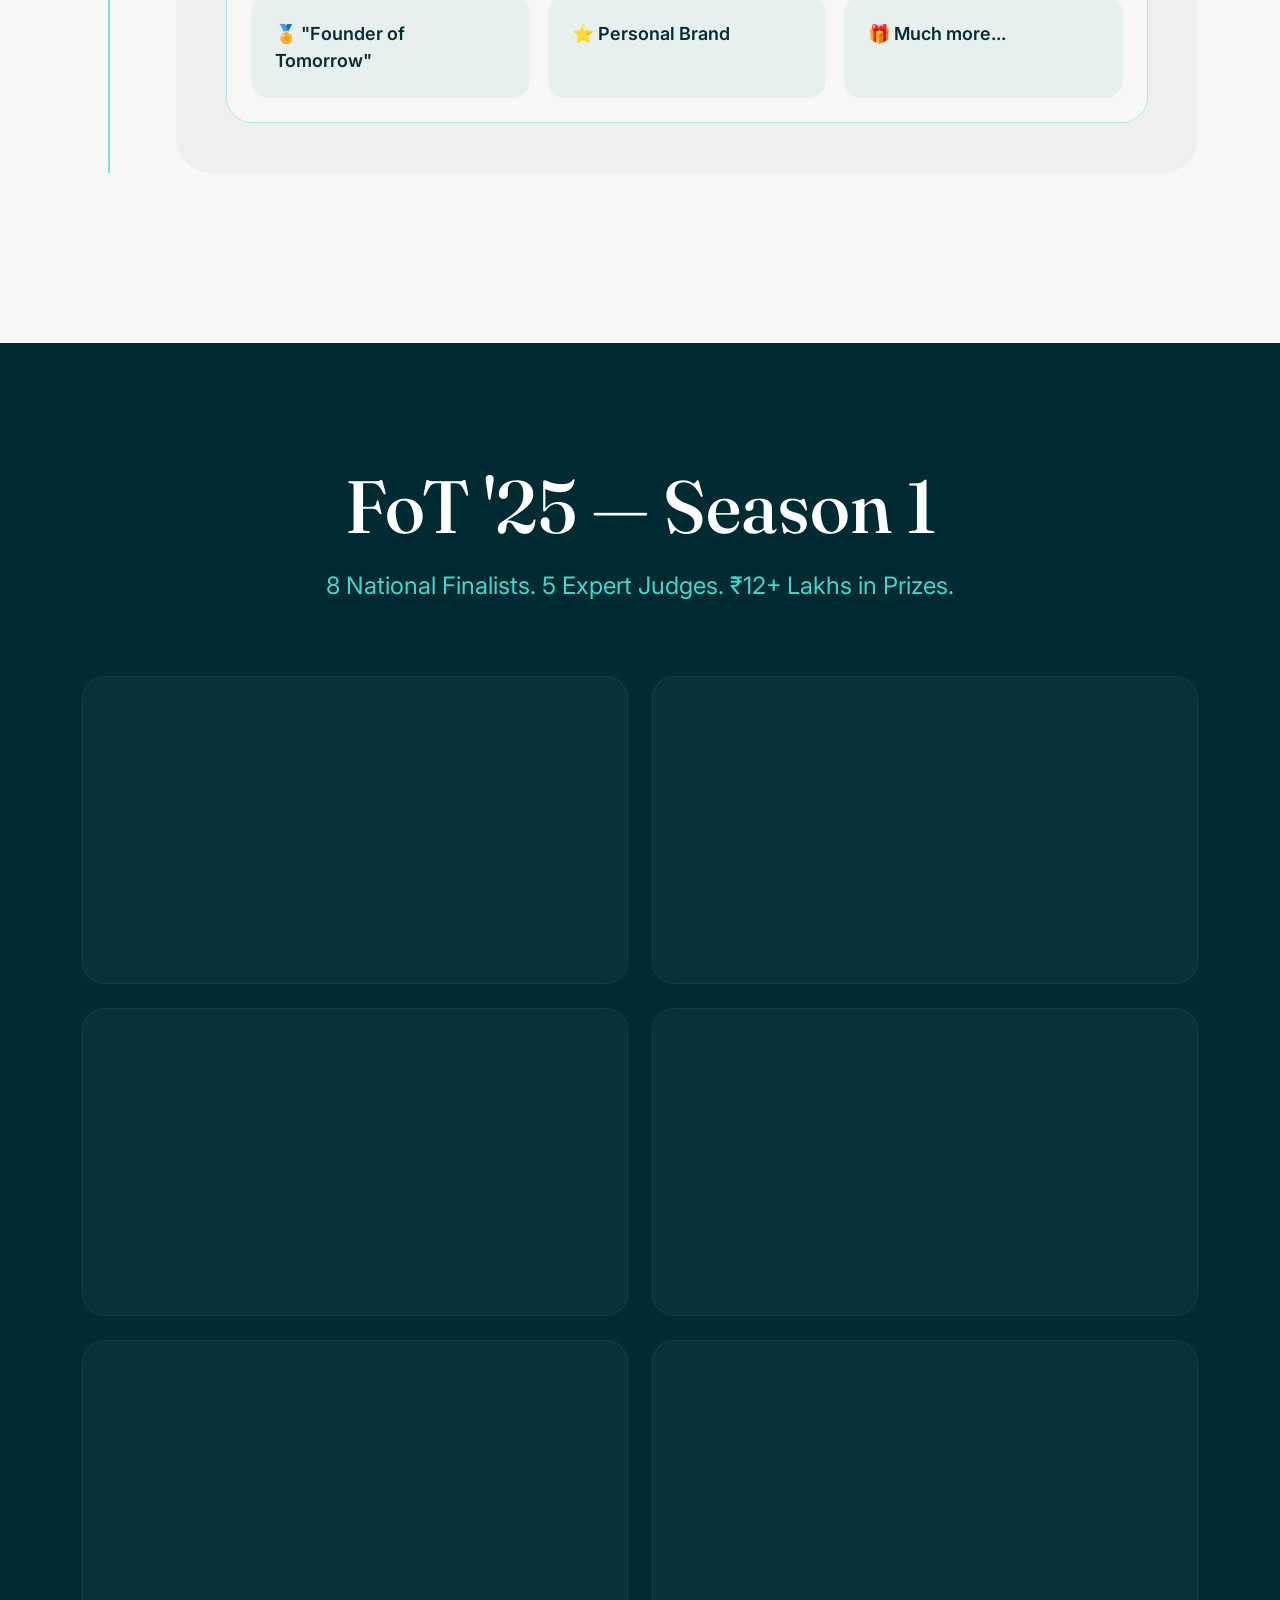
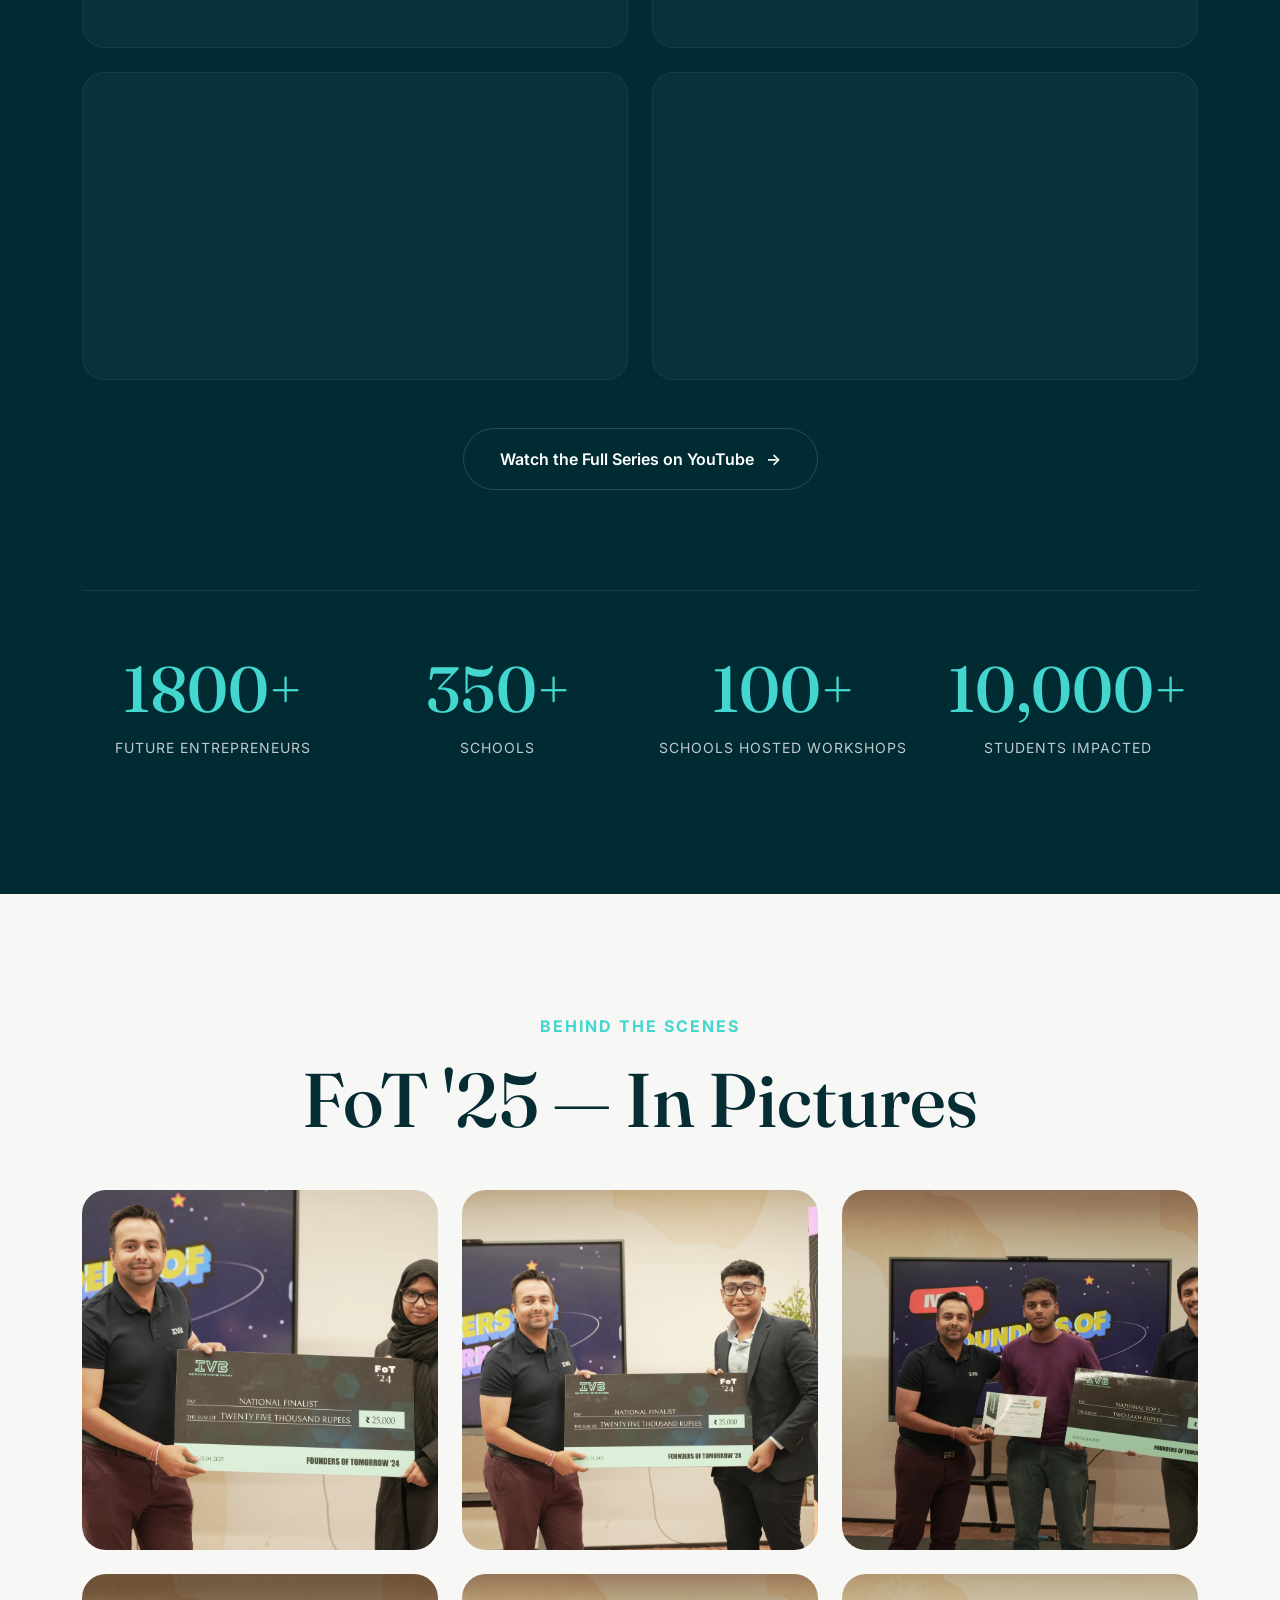
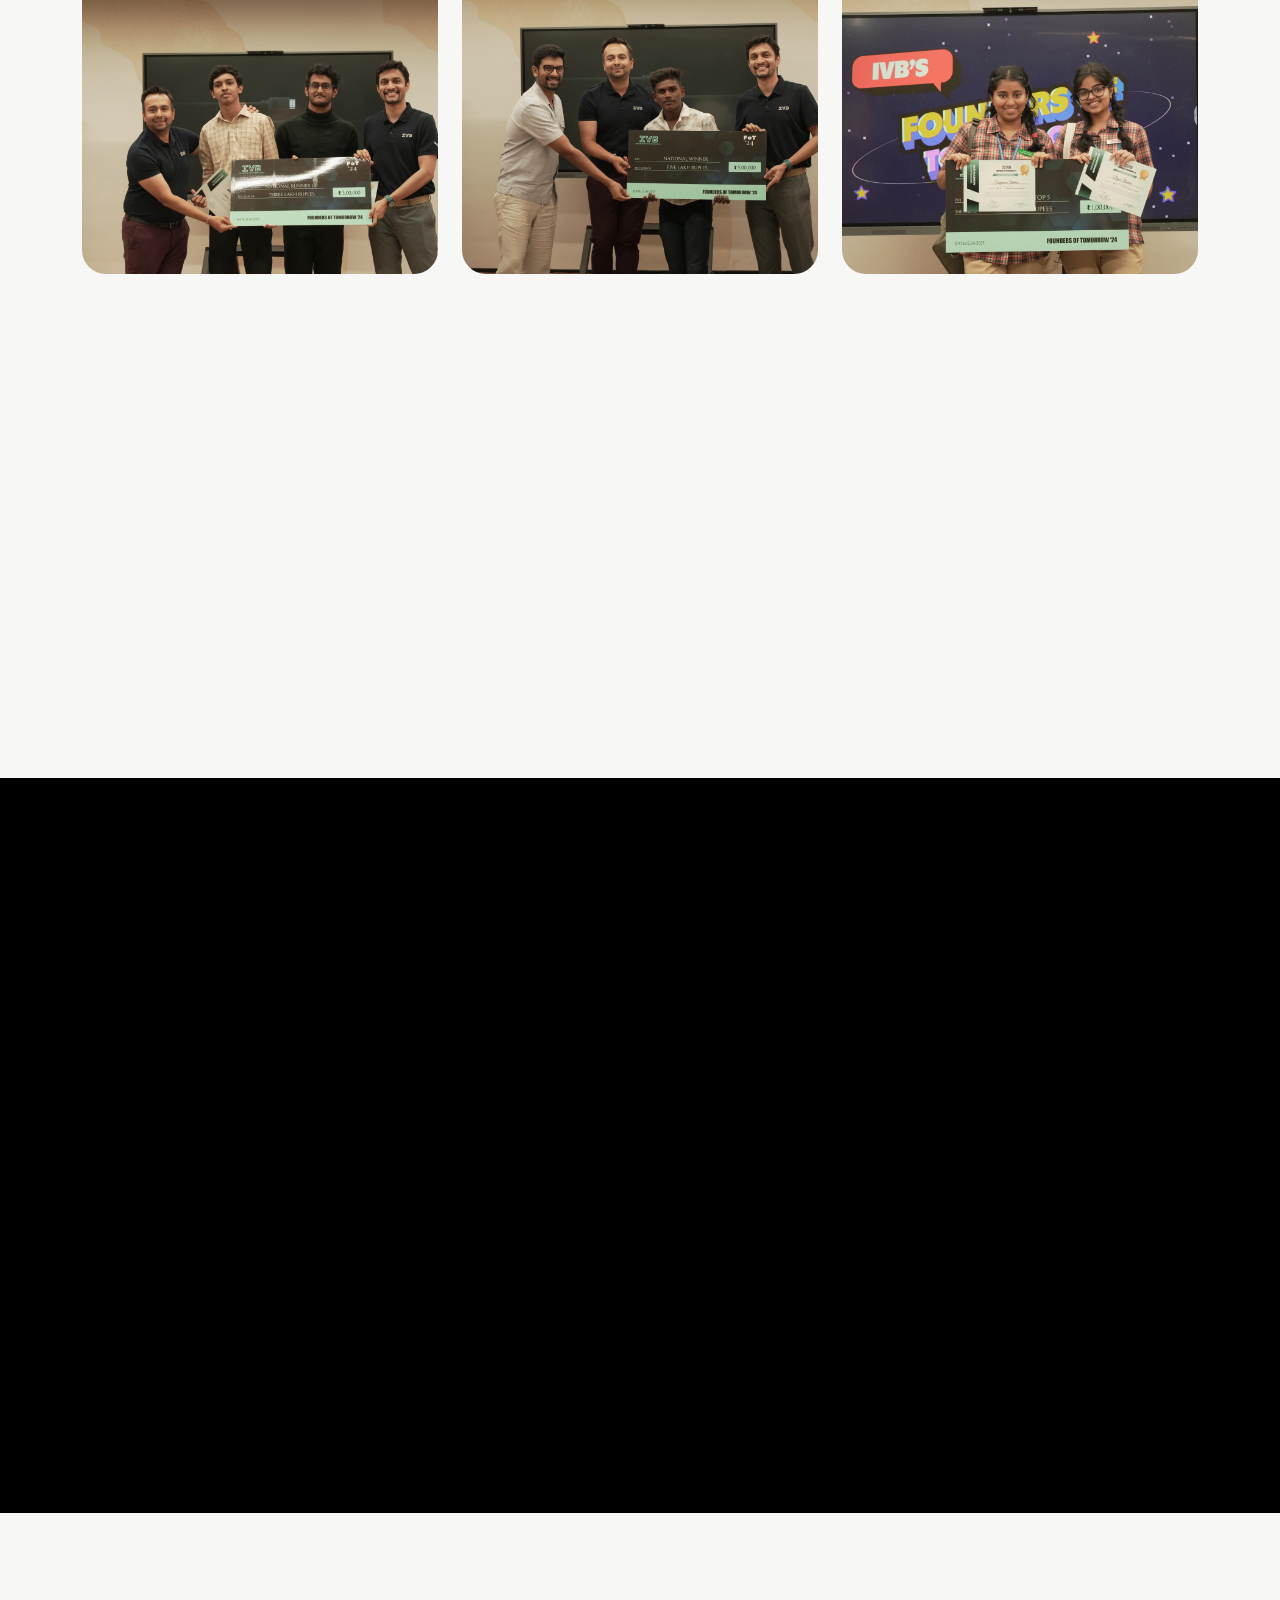
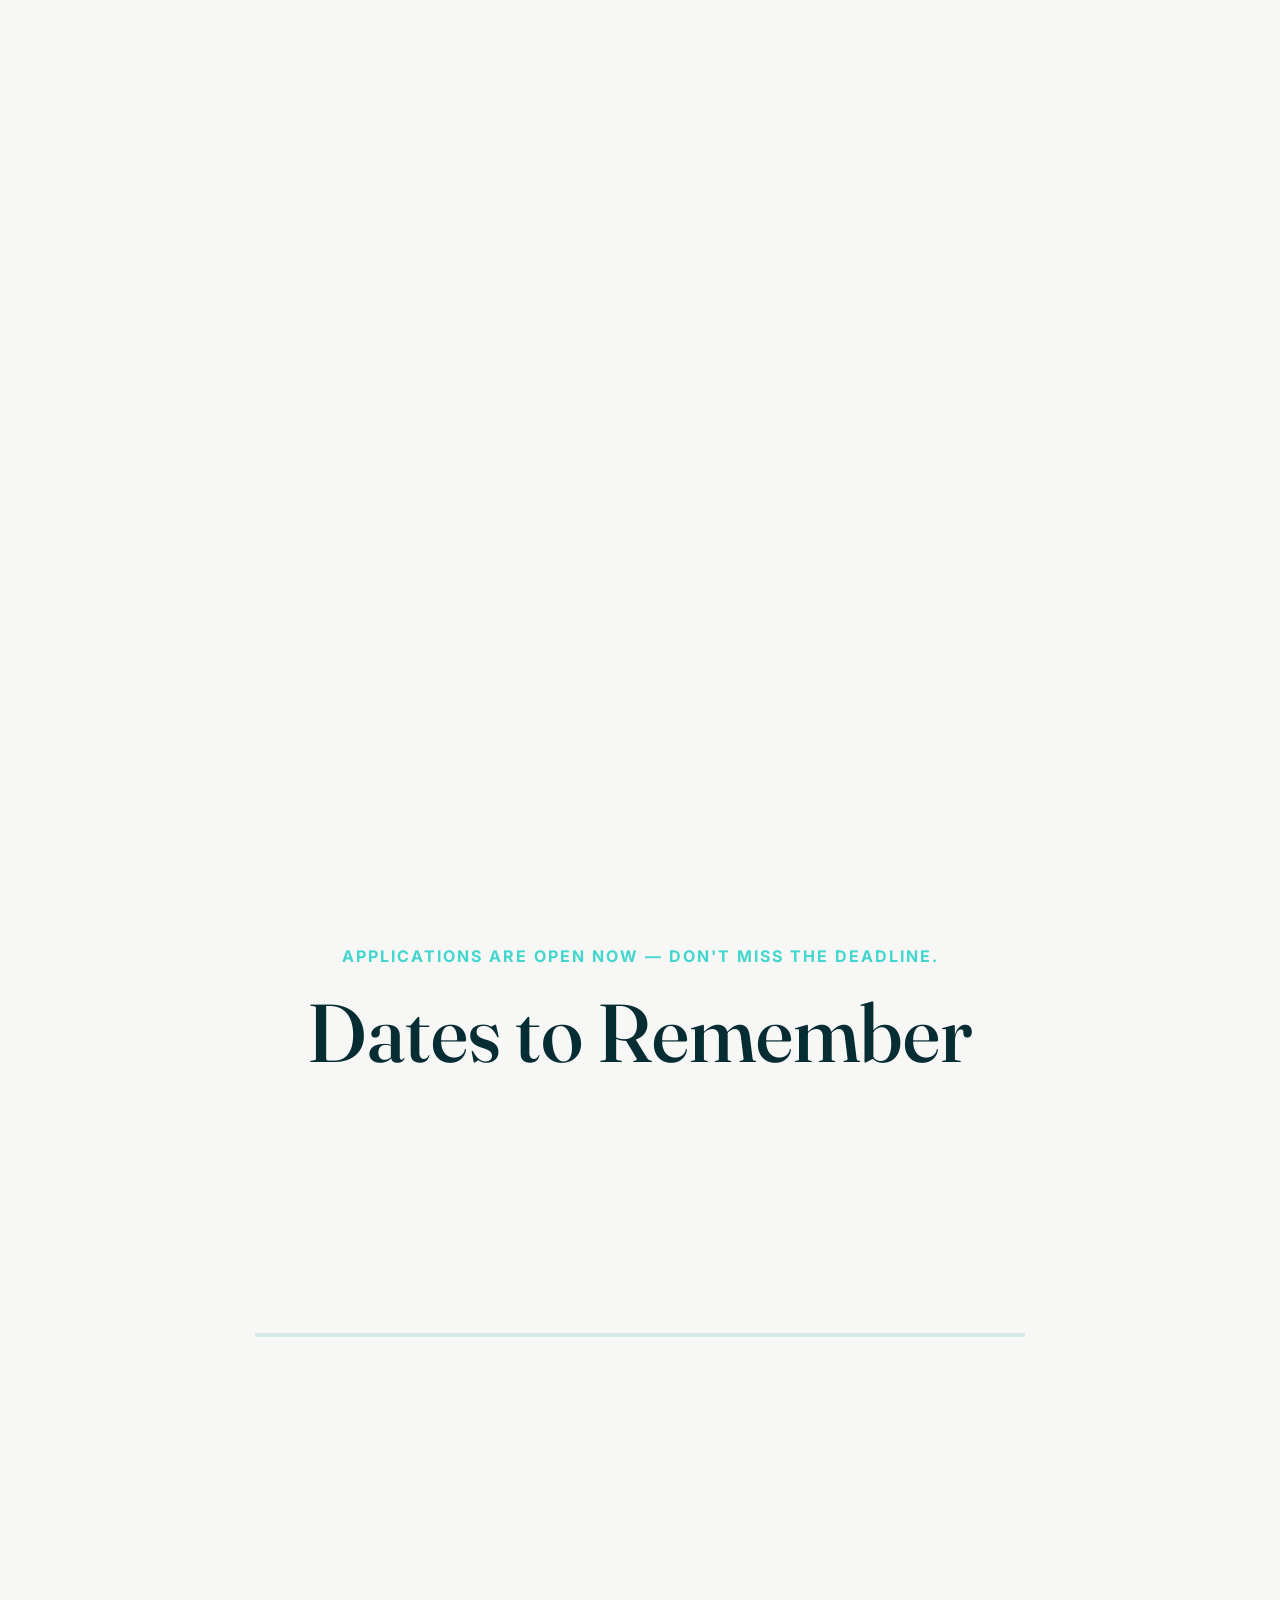
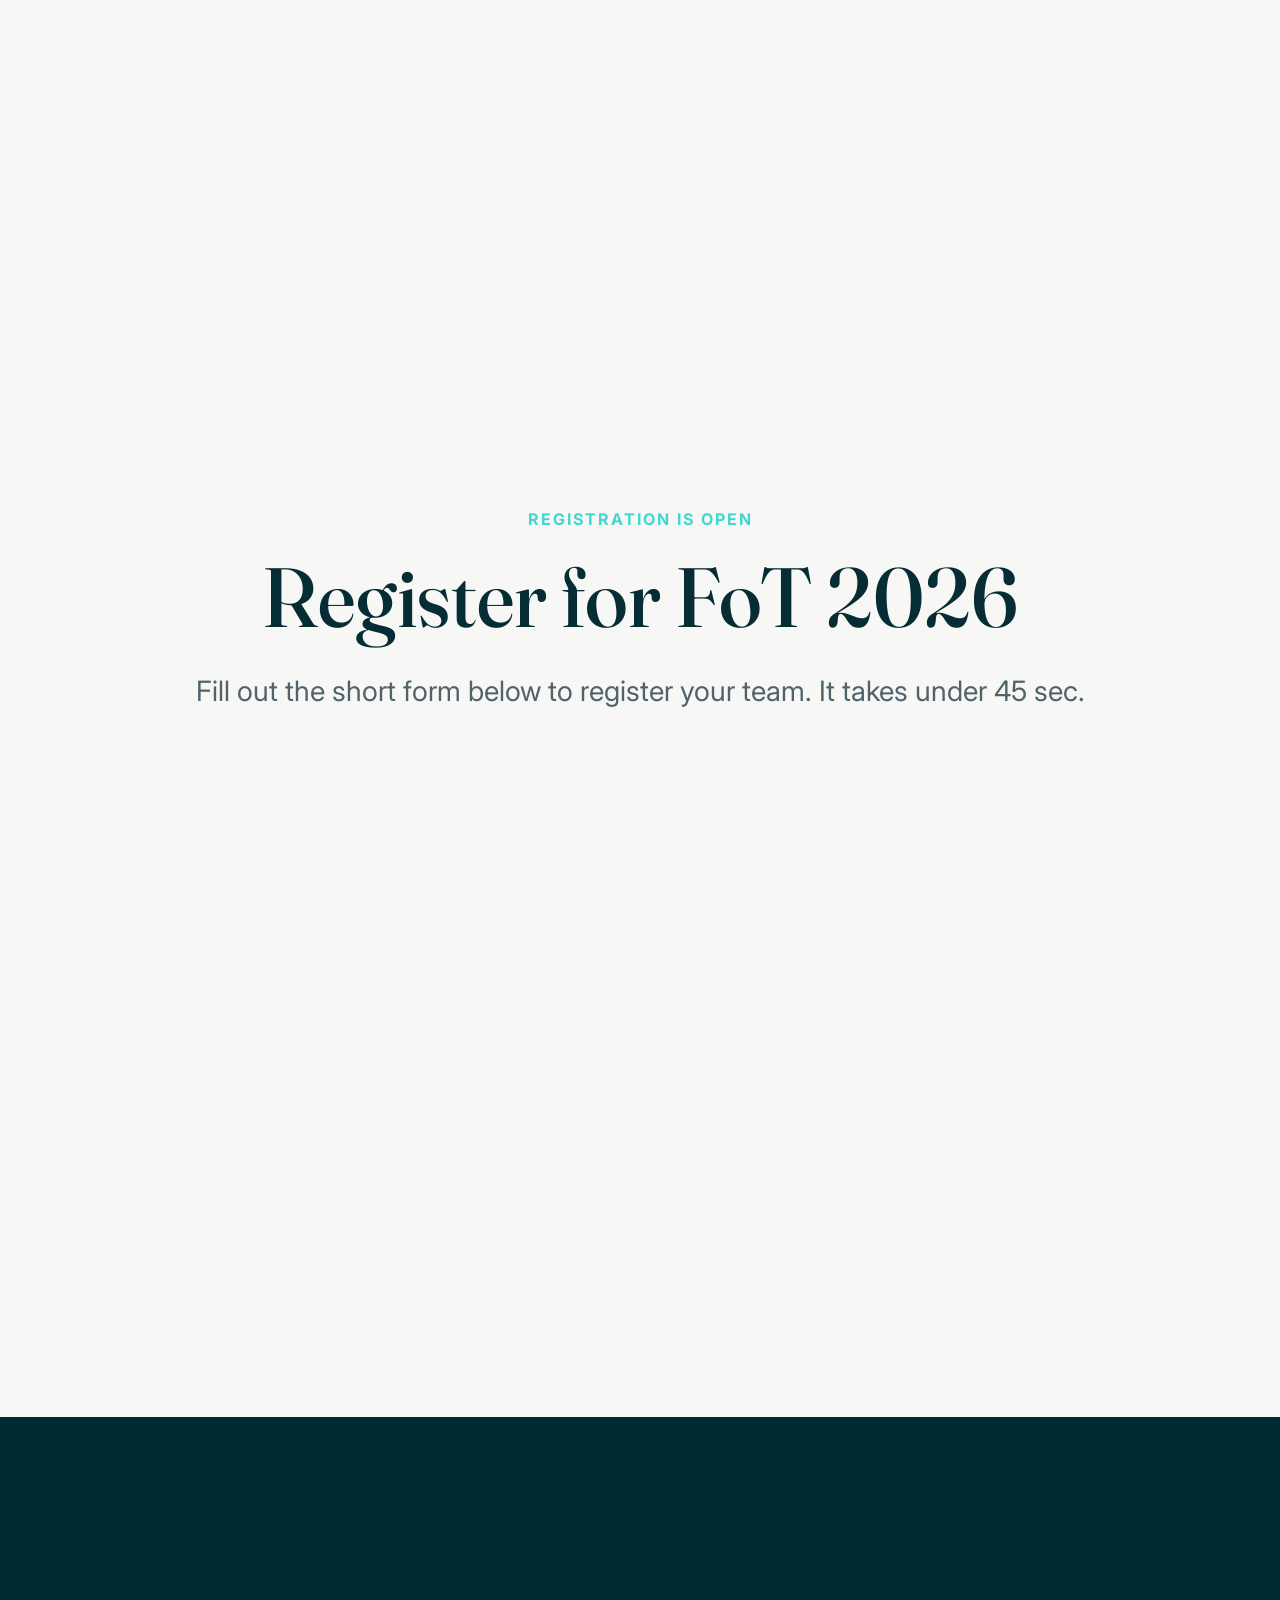
==== commit 81bc6f5f: "updates" ====
--- a/index.html
+++ b/index.html
@@ -644,7 +644,7 @@
               <div>
                 <h5>MENTORSHIP</h5>
                 <p>
-                  Teams receive mentorship from IVB experts to fine-tune
+                  Teams receive mentorship from IIM B & IVB experts to fine-tune
                   their idea and pitch before the finale.
                 </p>
               </div>
@@ -653,7 +653,7 @@
                 <h5>FINAL PITCH</h5>
                 <p>
                   Grand finale pitch to a panel of celebrity judges
-                  including renowned entrepreneurs.
+                  including renowned entrepreneurs And from professors from IIM Bangalore.
                 </p>
               </div>
 
@@ -1206,7 +1206,7 @@
               </h3>
 
               <p>
-                24th May, 2026
+                14th June, 2026
               </p>
 
             </div>
@@ -1227,7 +1227,7 @@
               </h3>
 
               <p>
-                27th May, 2026
+                4th Week Of June
               </p>
 
             </div>
@@ -1248,7 +1248,7 @@
               </h3>
 
               <p>
-                June 2026
+                Early June
               </p>
 
             </div>
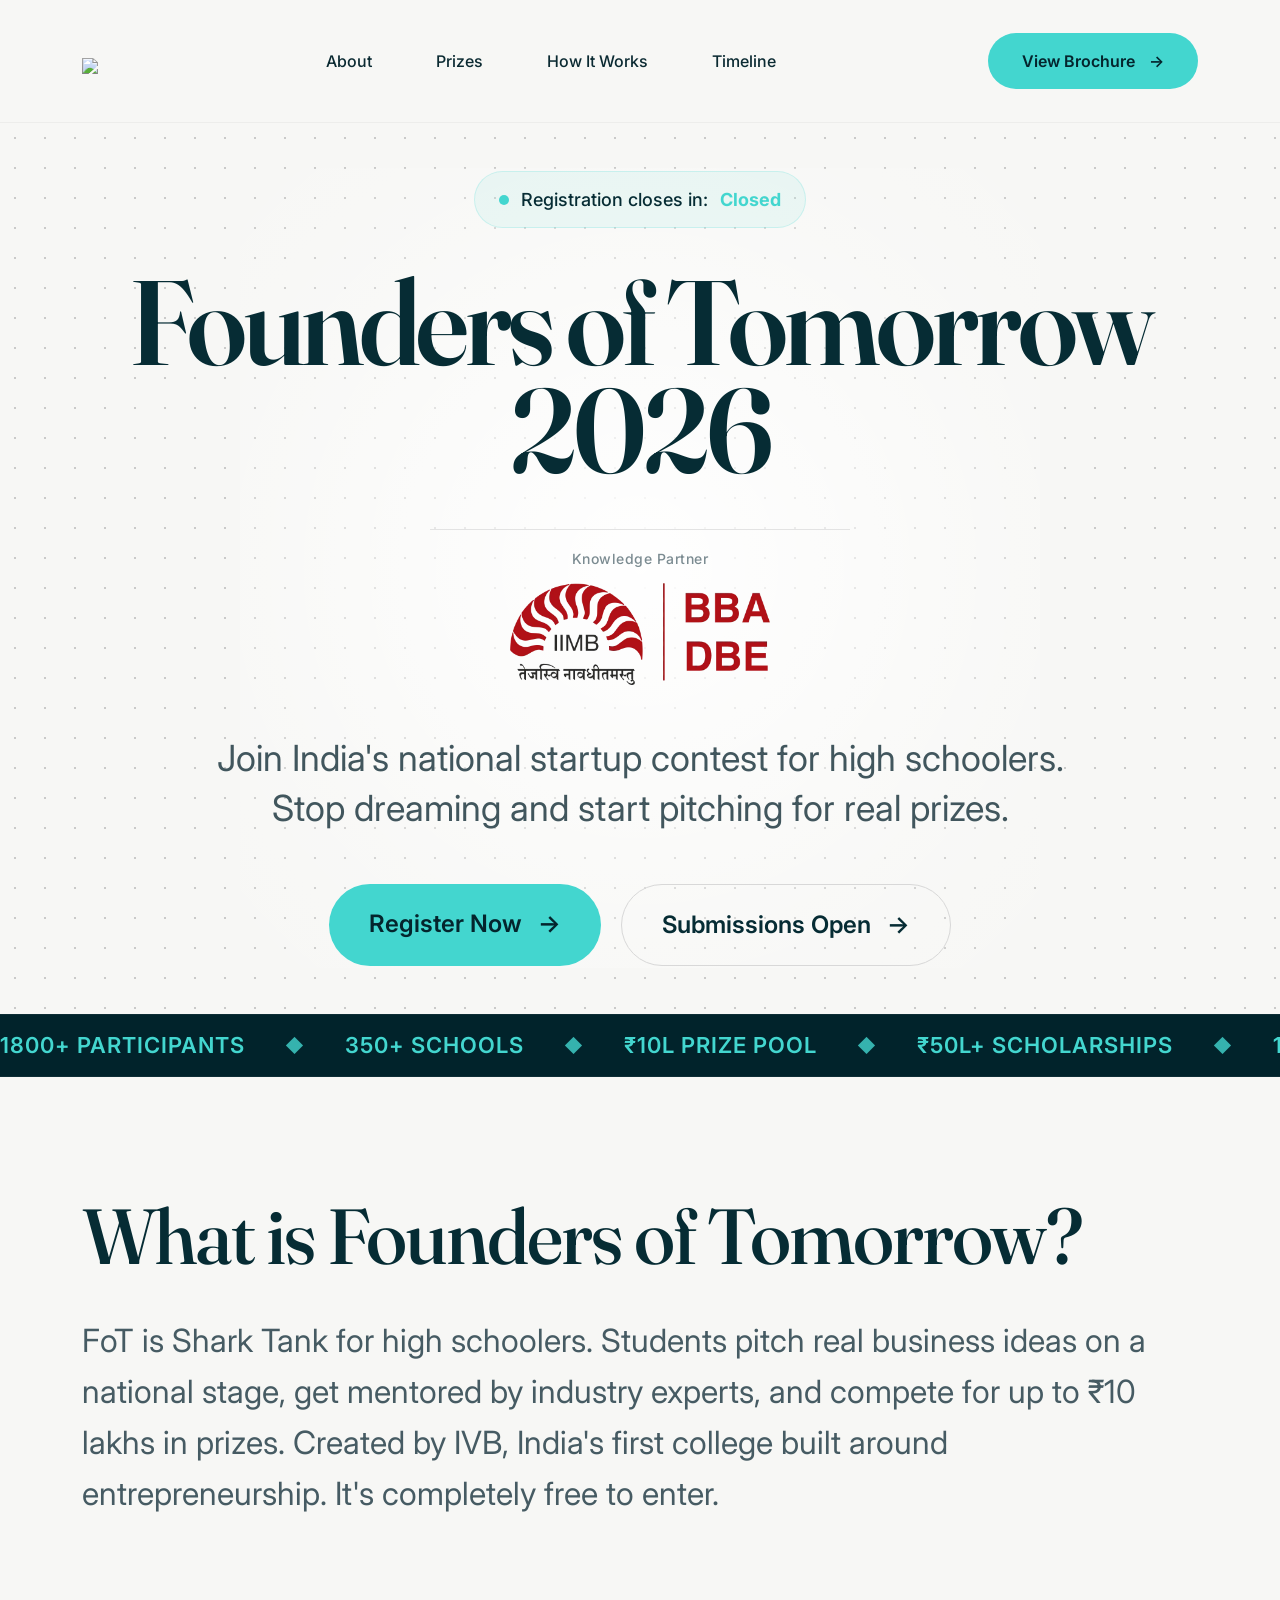
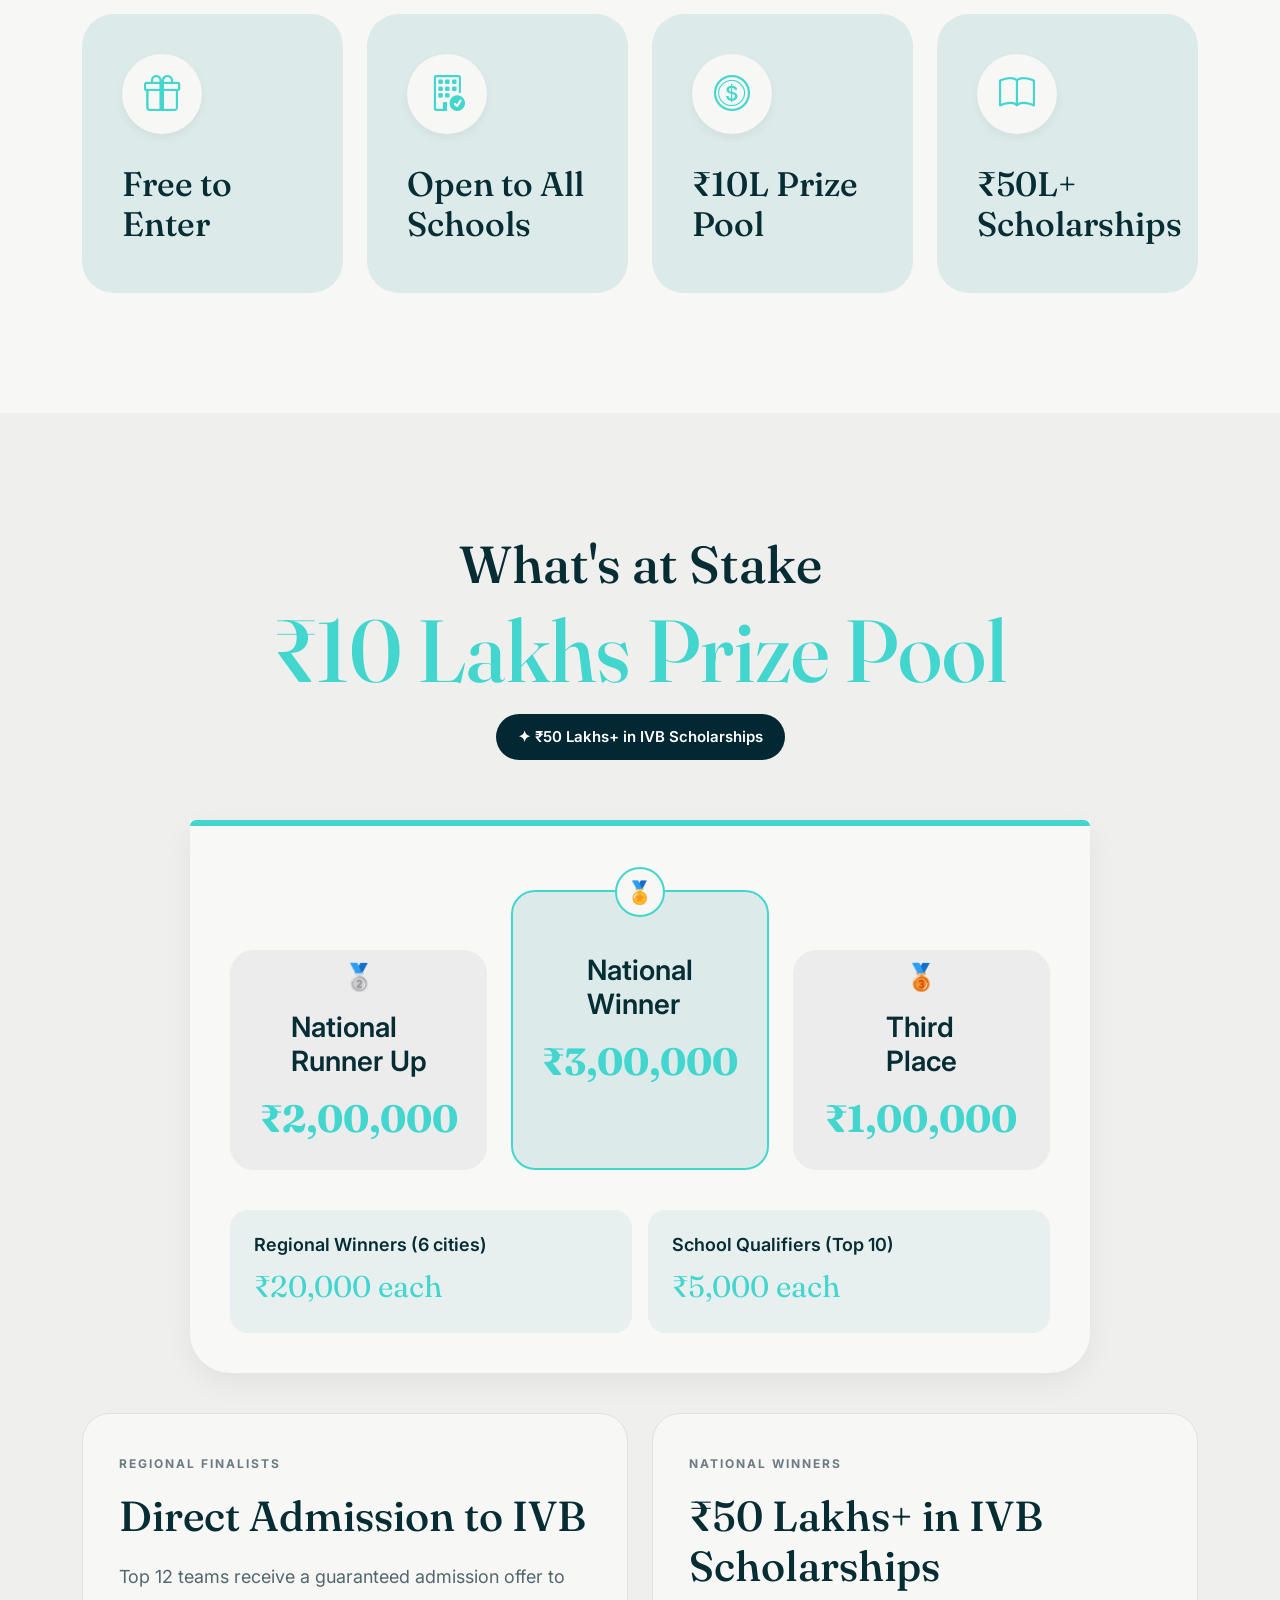
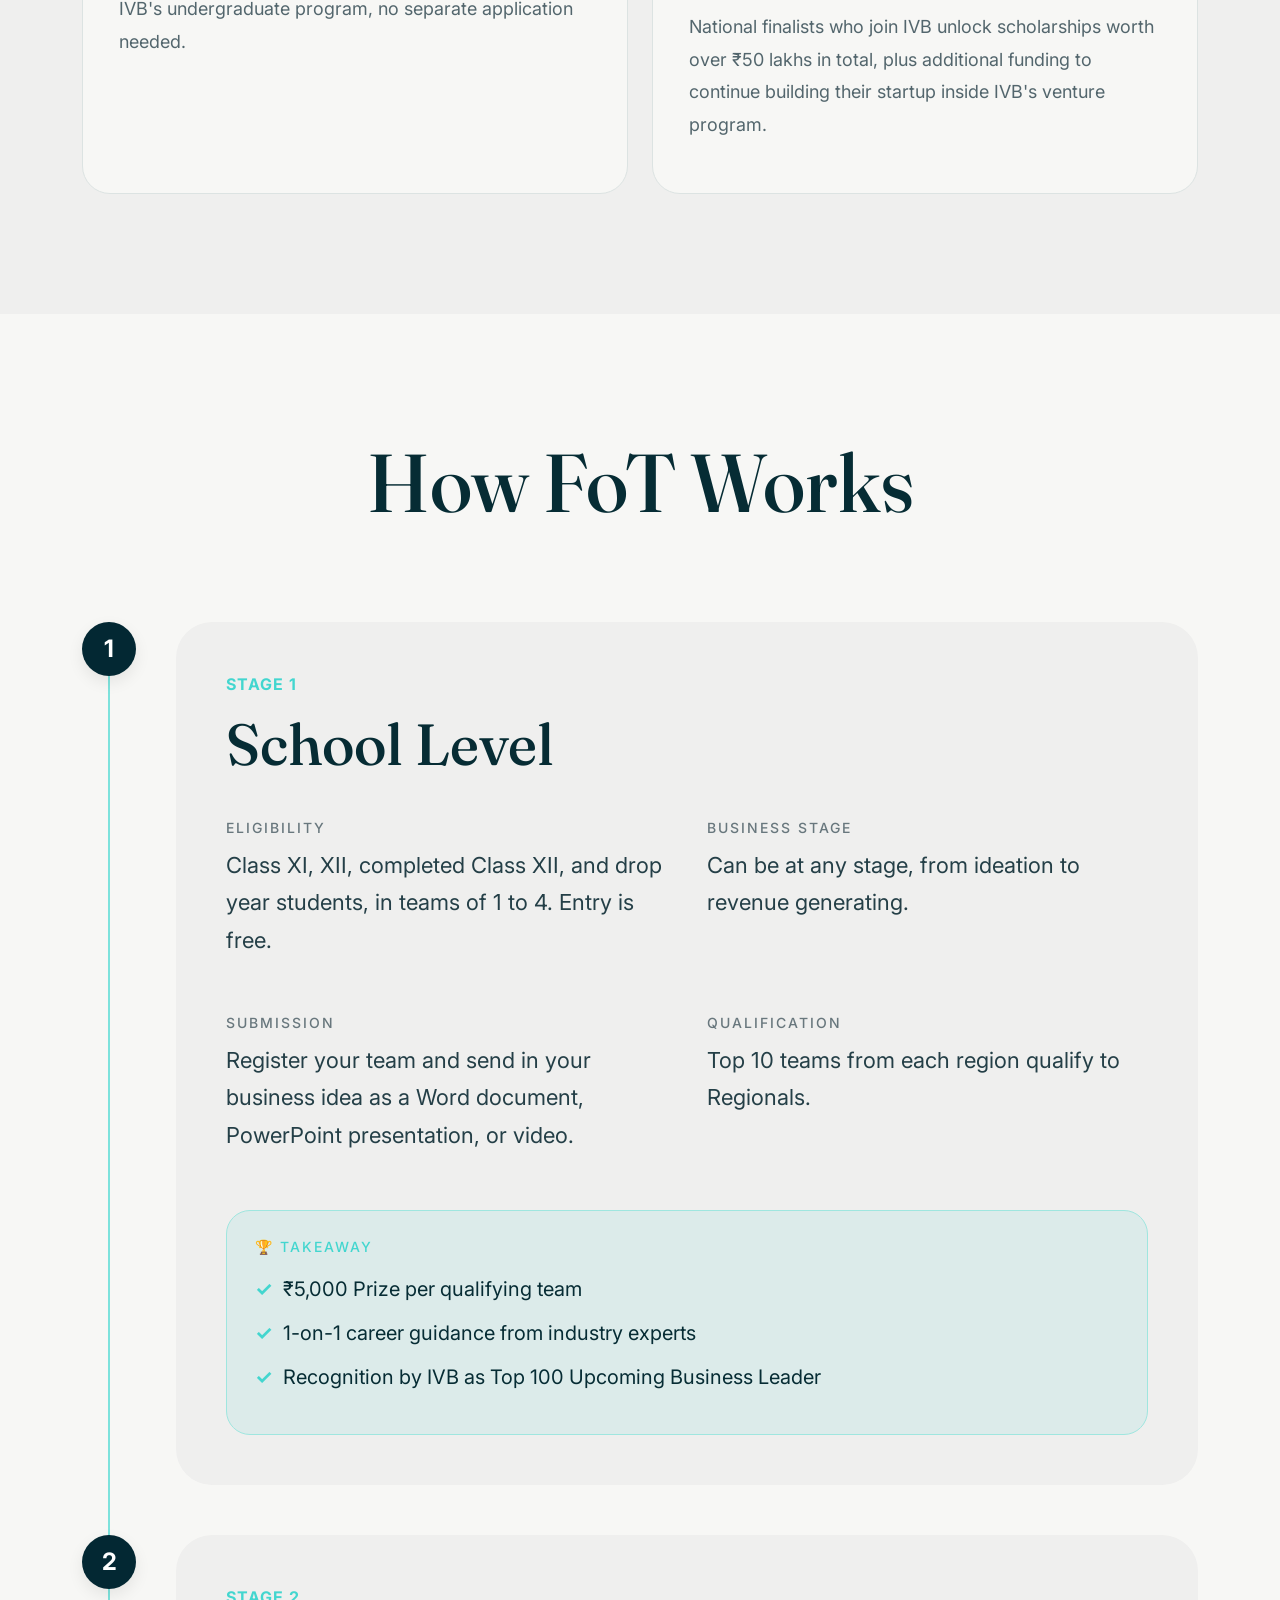
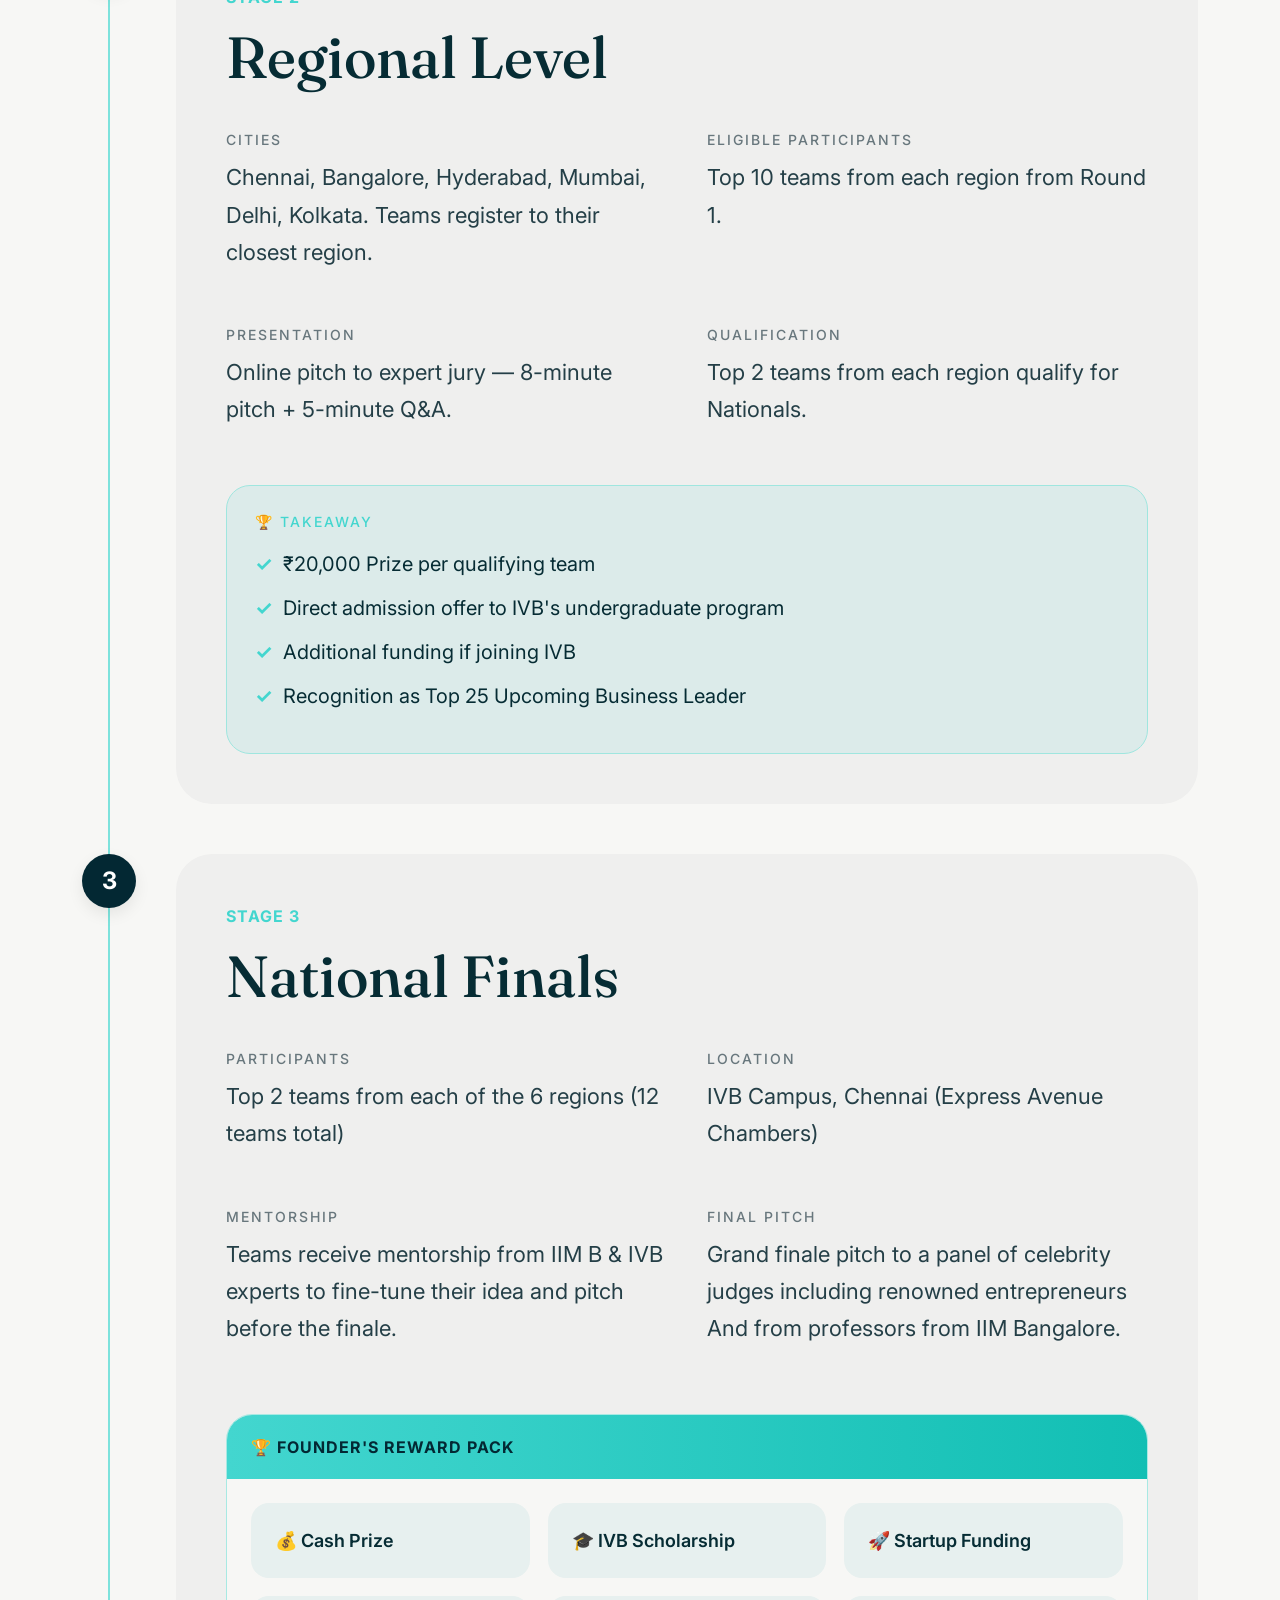
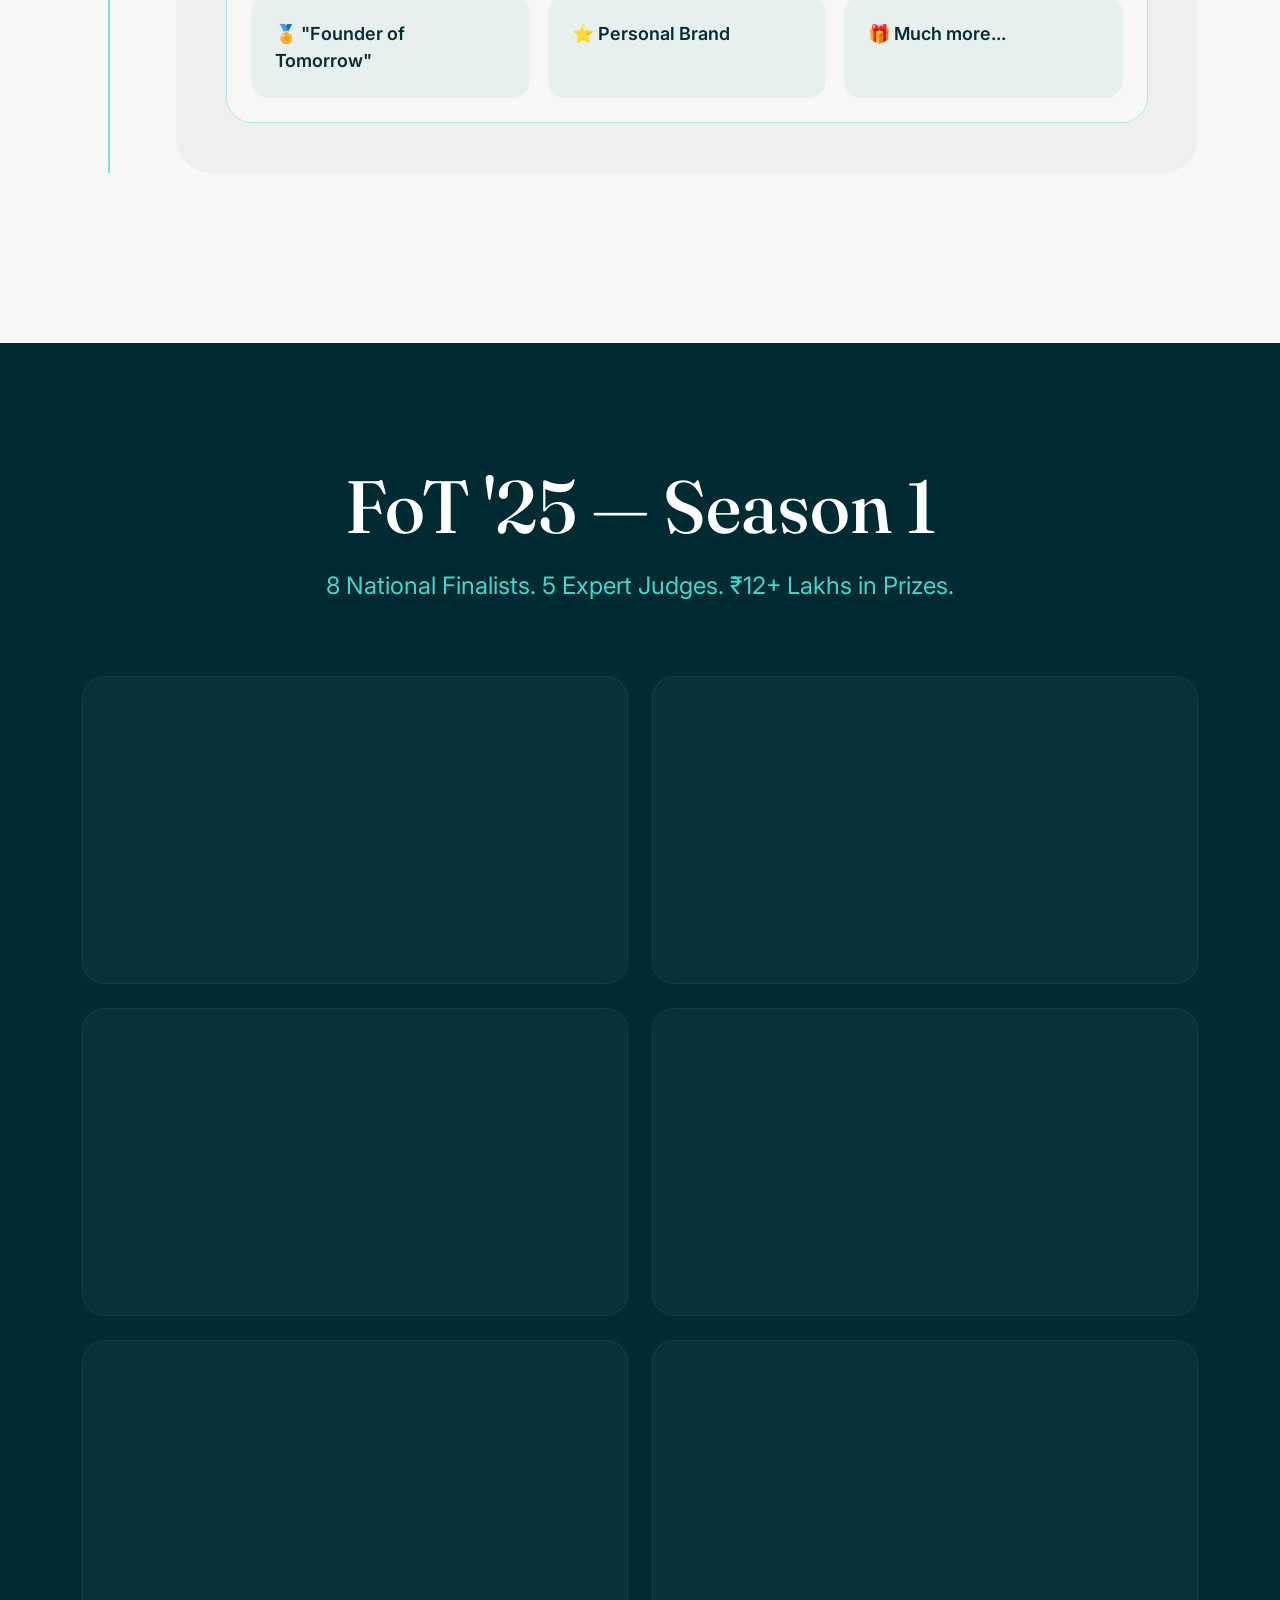
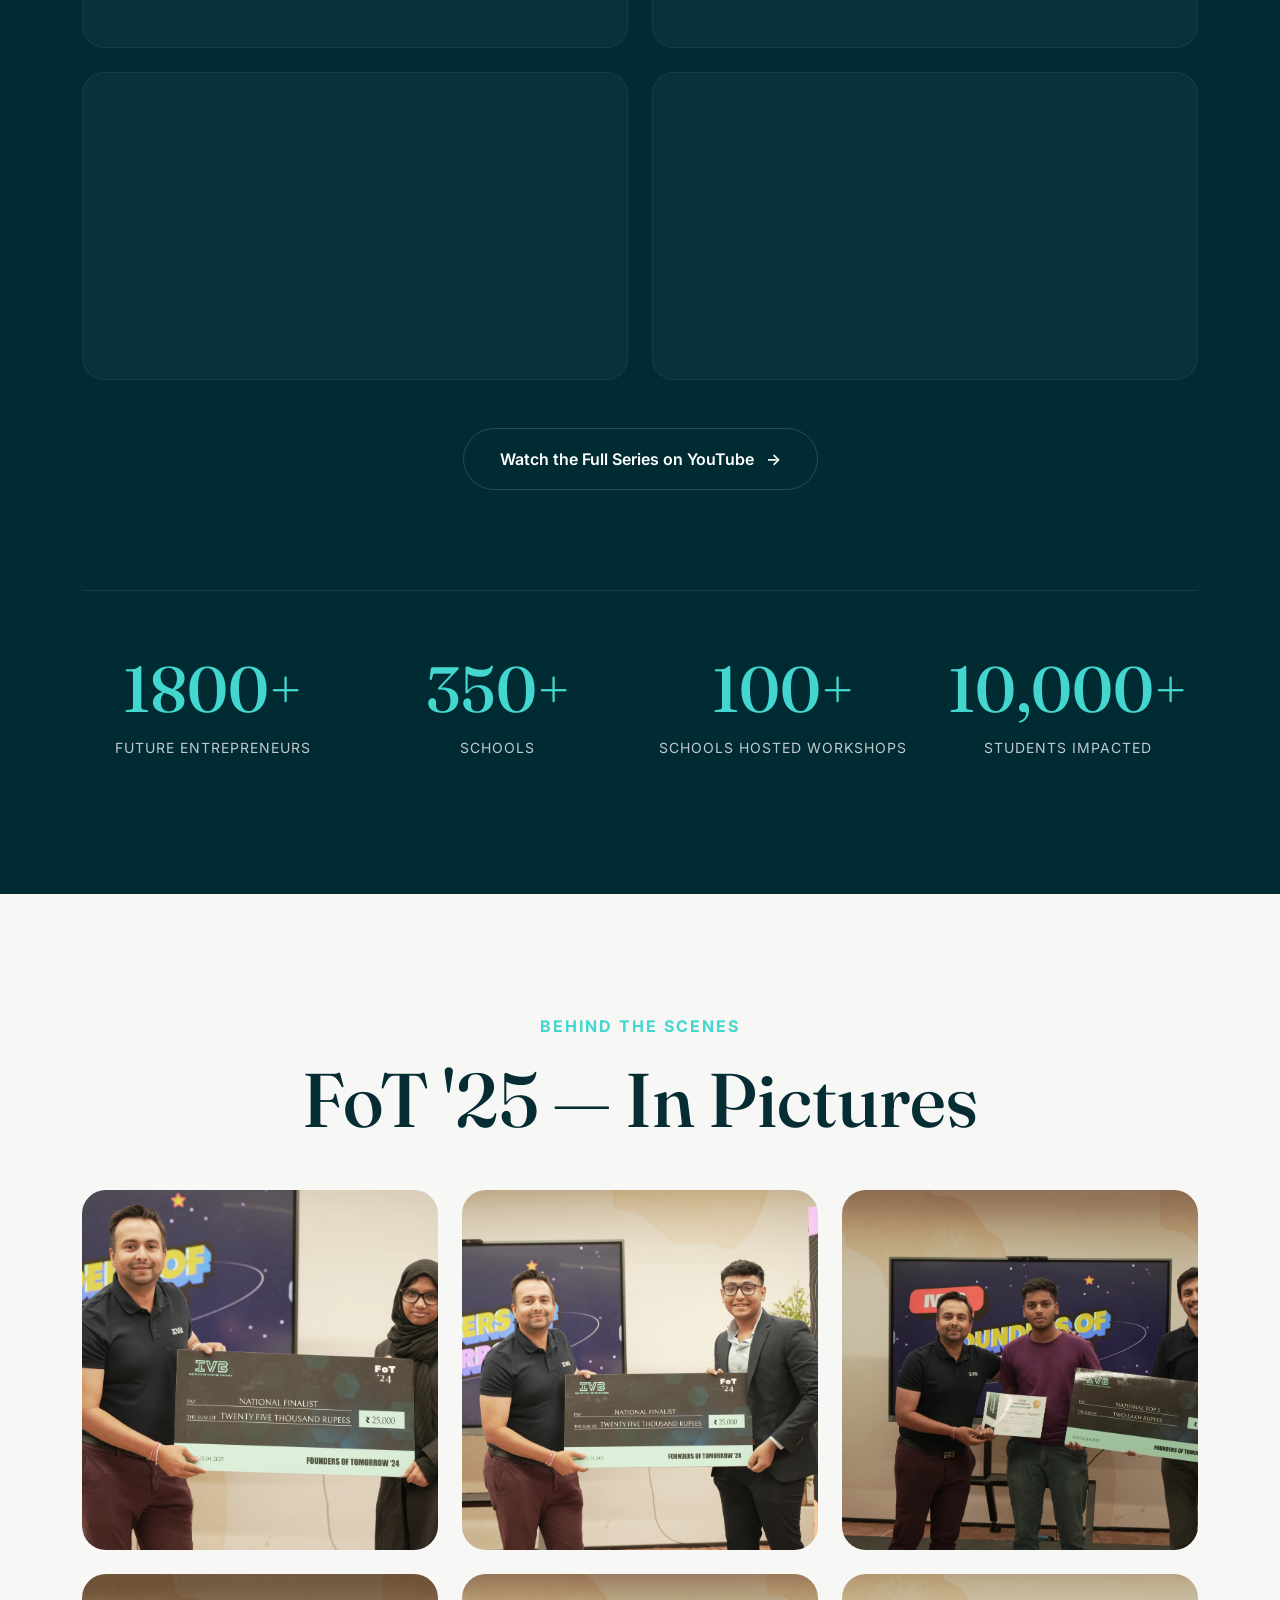
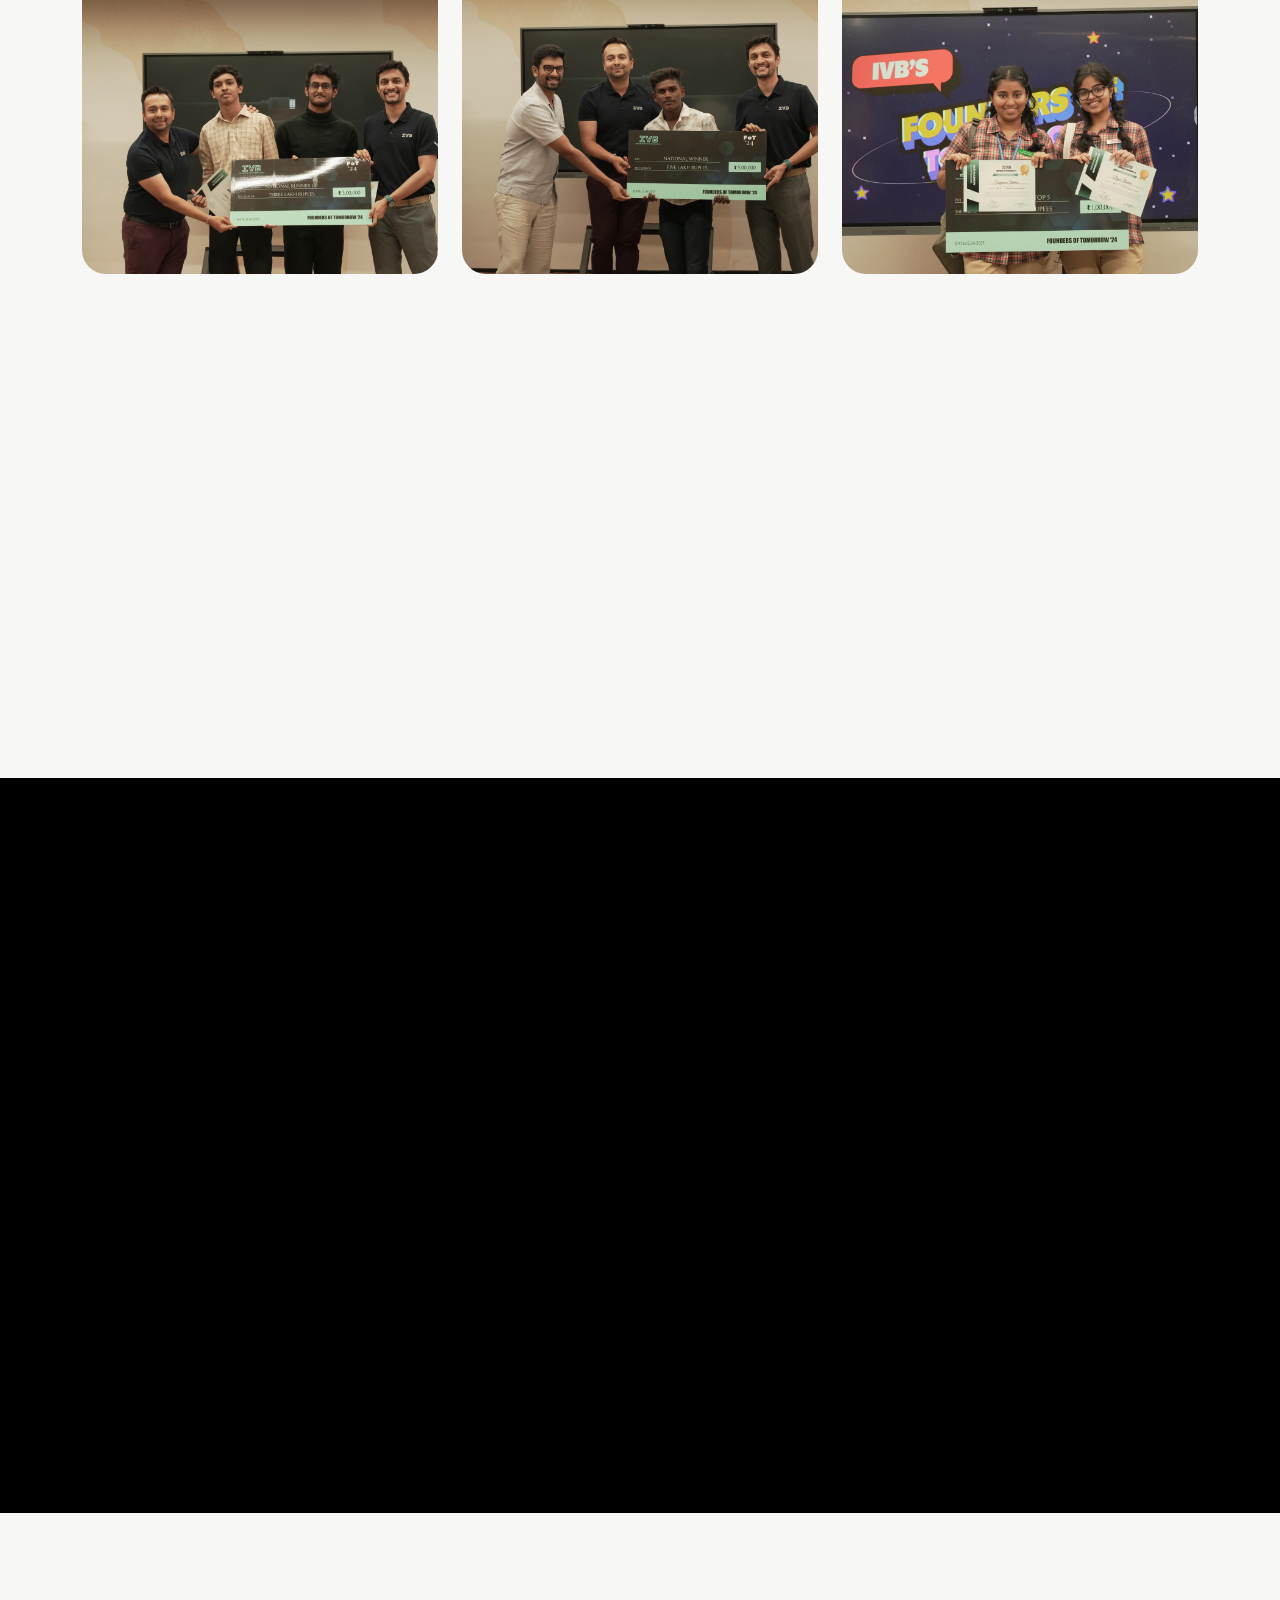
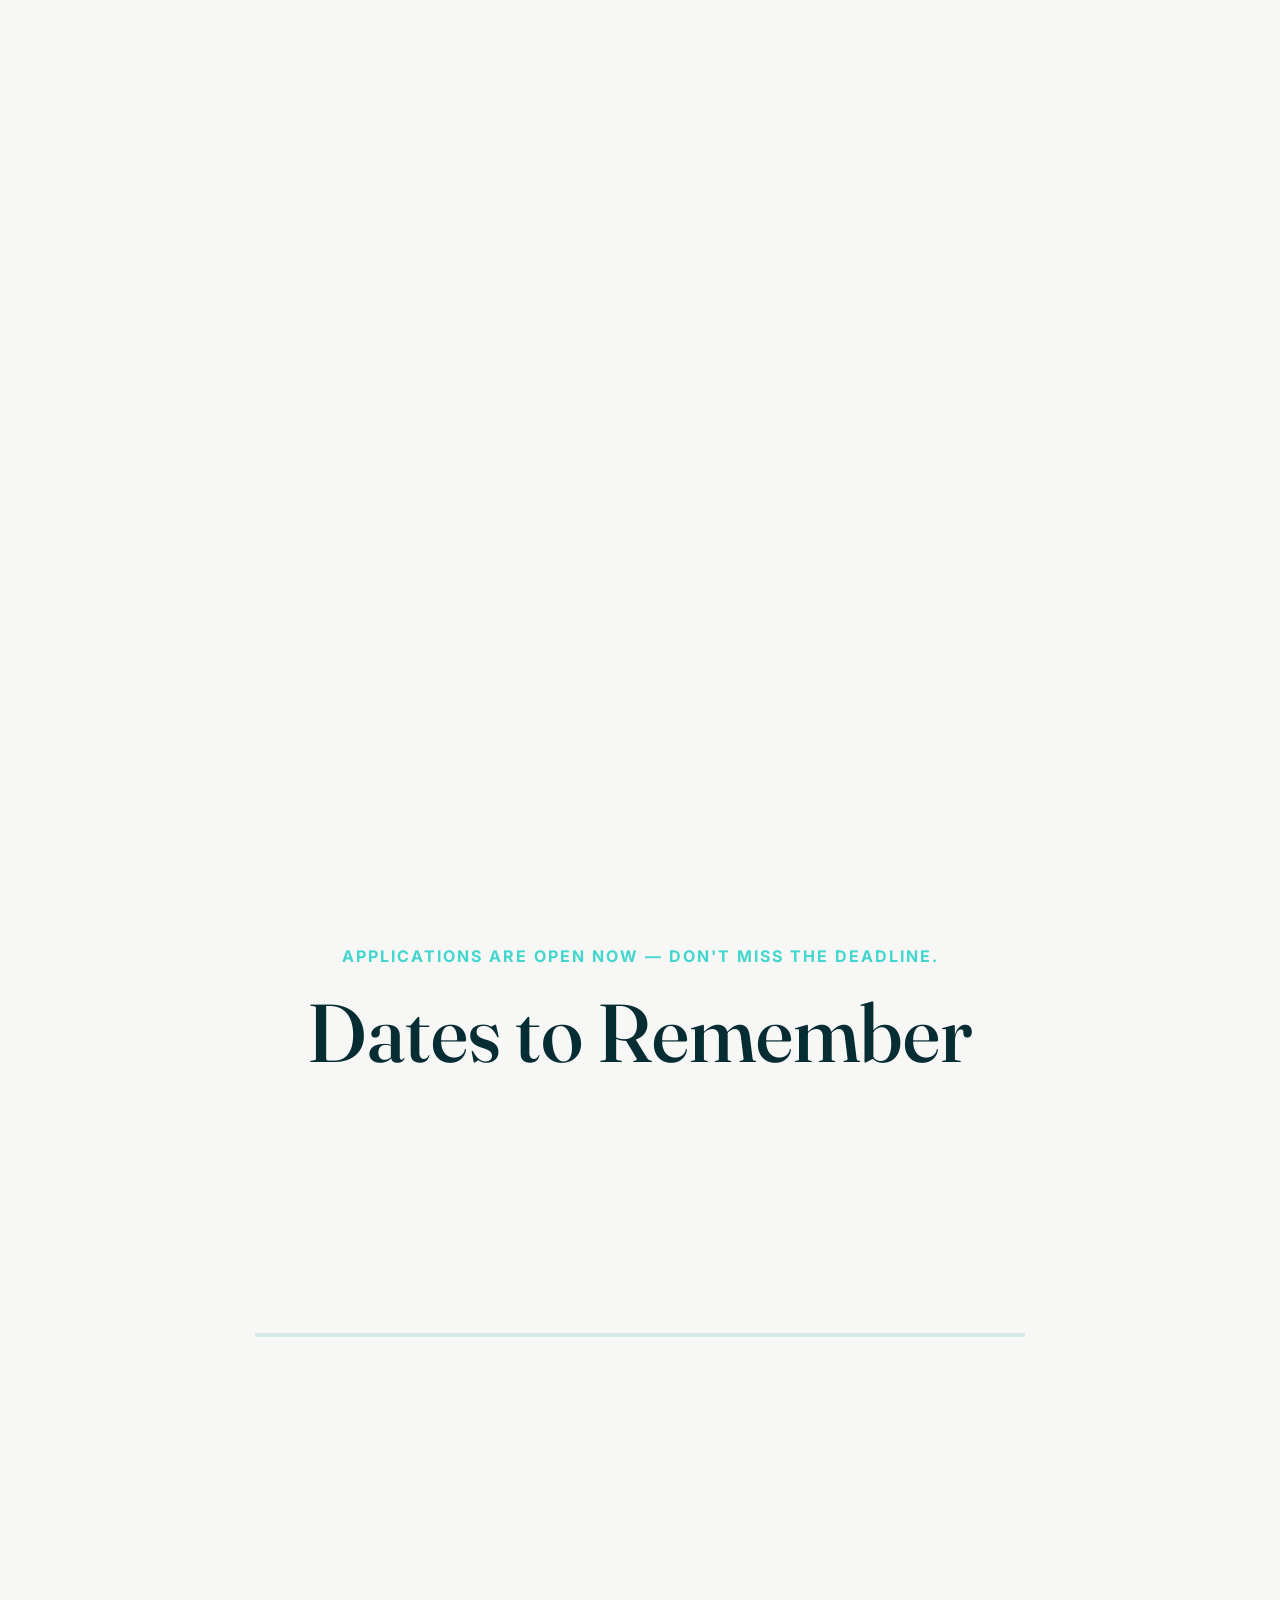
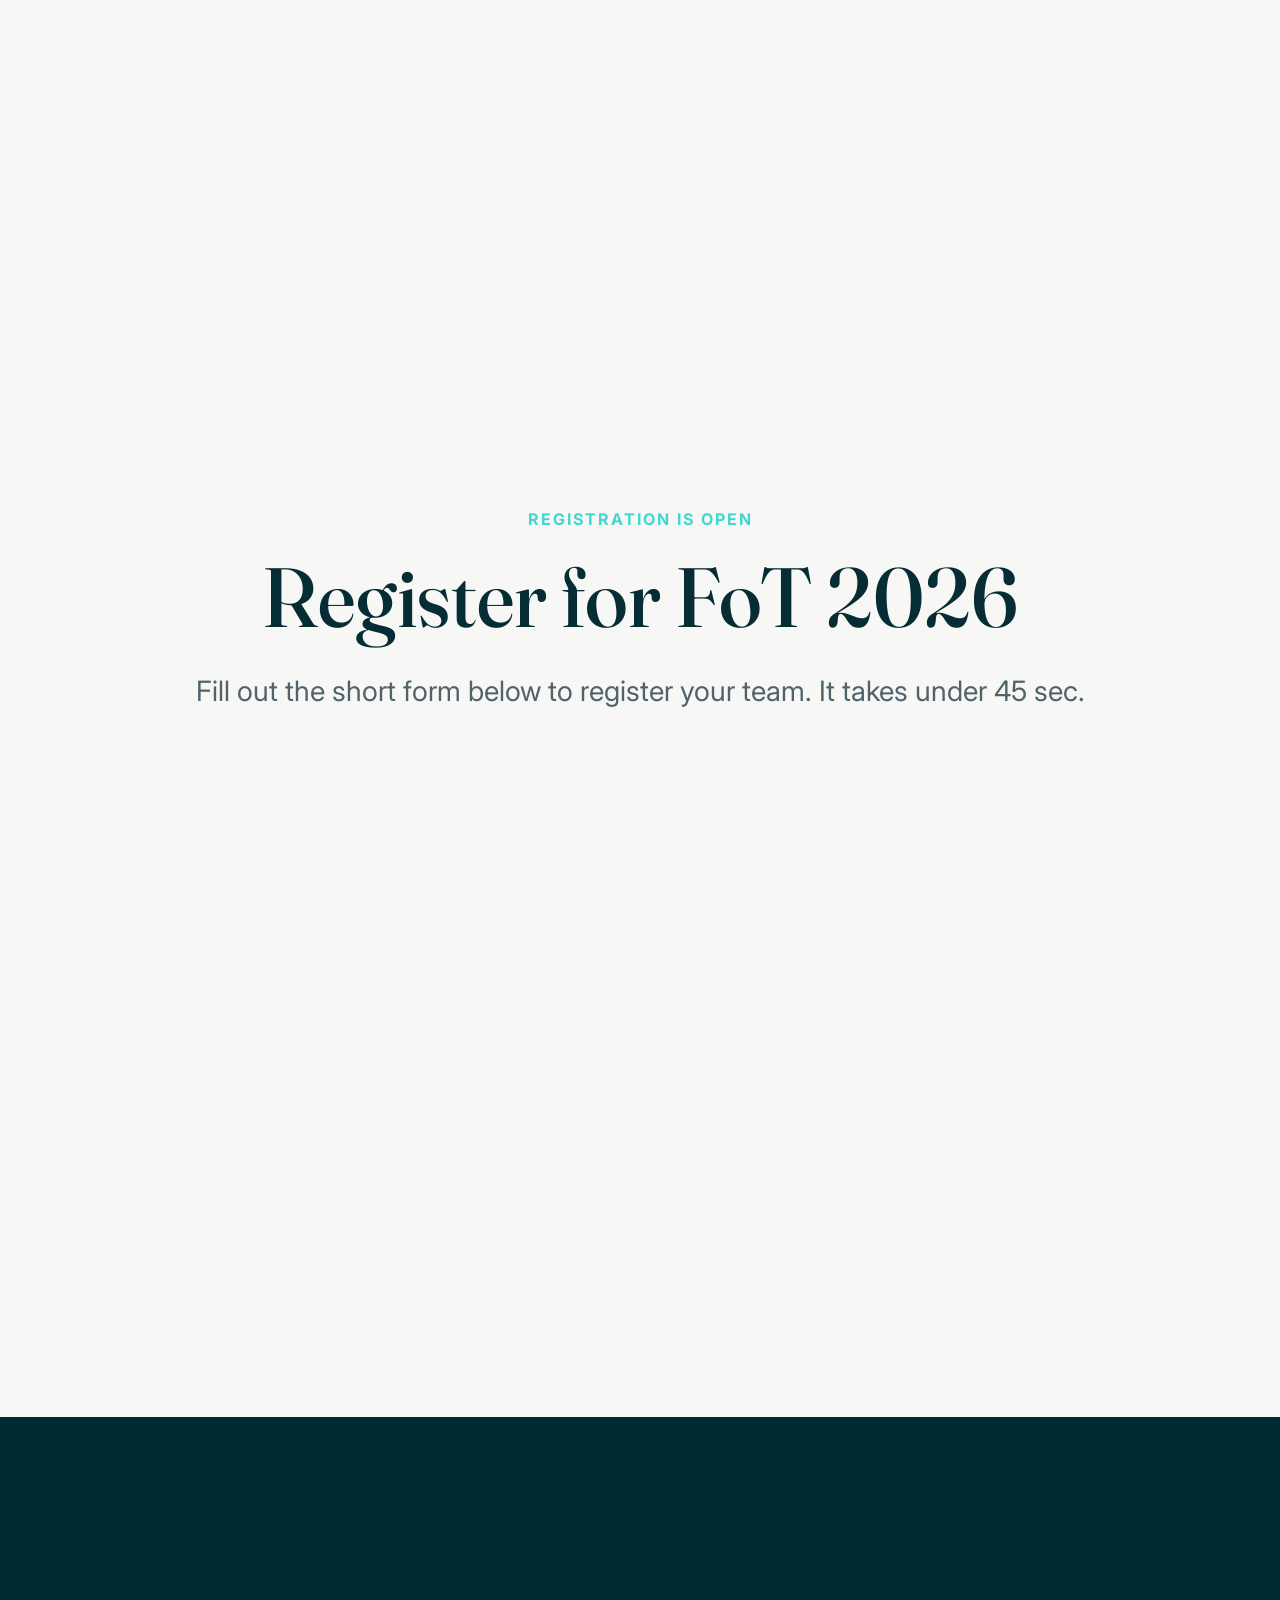
==== commit f8504408: "Updated university" ====
--- a/index.html
+++ b/index.html
@@ -205,7 +205,7 @@
         FoT is Shark Tank for high schoolers. Students pitch real business
         ideas on a national stage, get mentored by industry experts, and
         compete for up to ₹10 lakhs in prizes. Created by IVB, India's first
-        university built around entrepreneurship. It's completely free to enter.
+        college built around entrepreneurship. It's completely free to enter.
       </p>
 
       <!-- Feature Cards -->
@@ -1248,7 +1248,7 @@
               </h3>
 
               <p>
-                Early June
+                Early July
               </p>
 
             </div>
